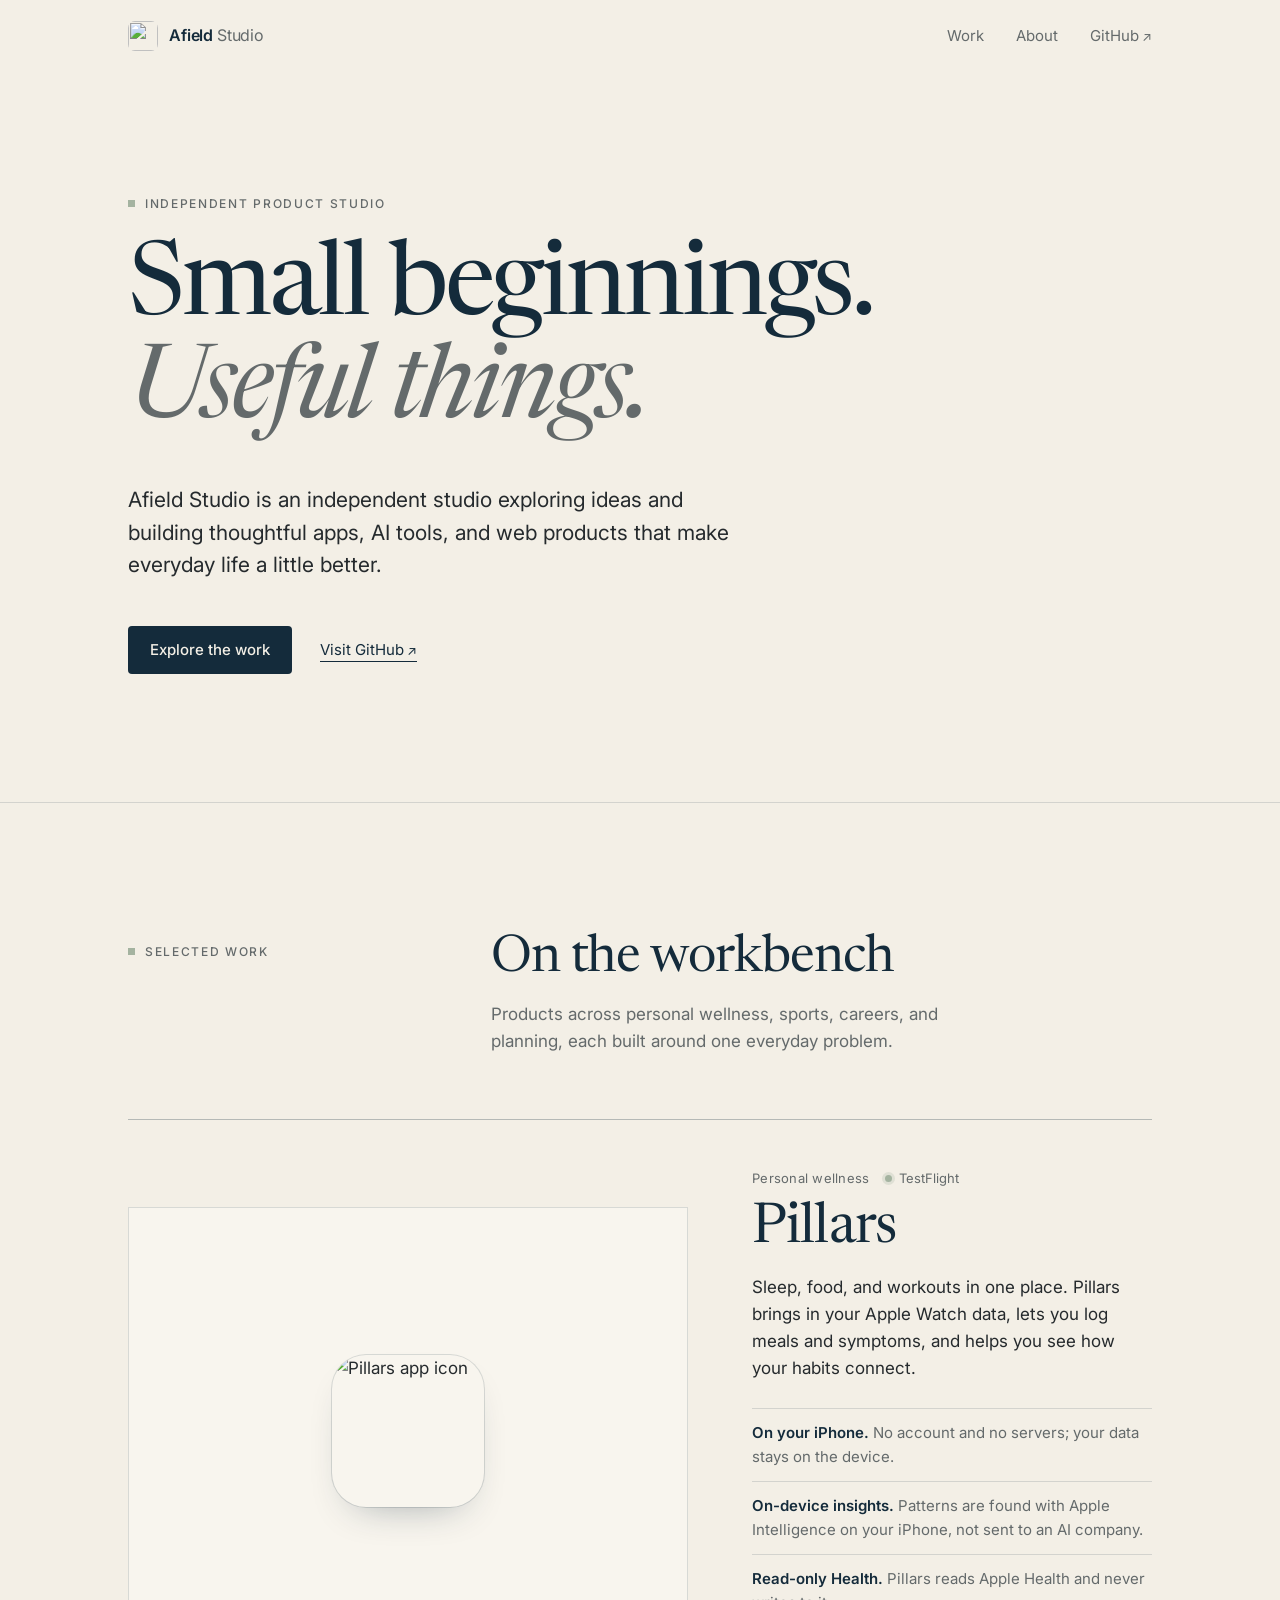
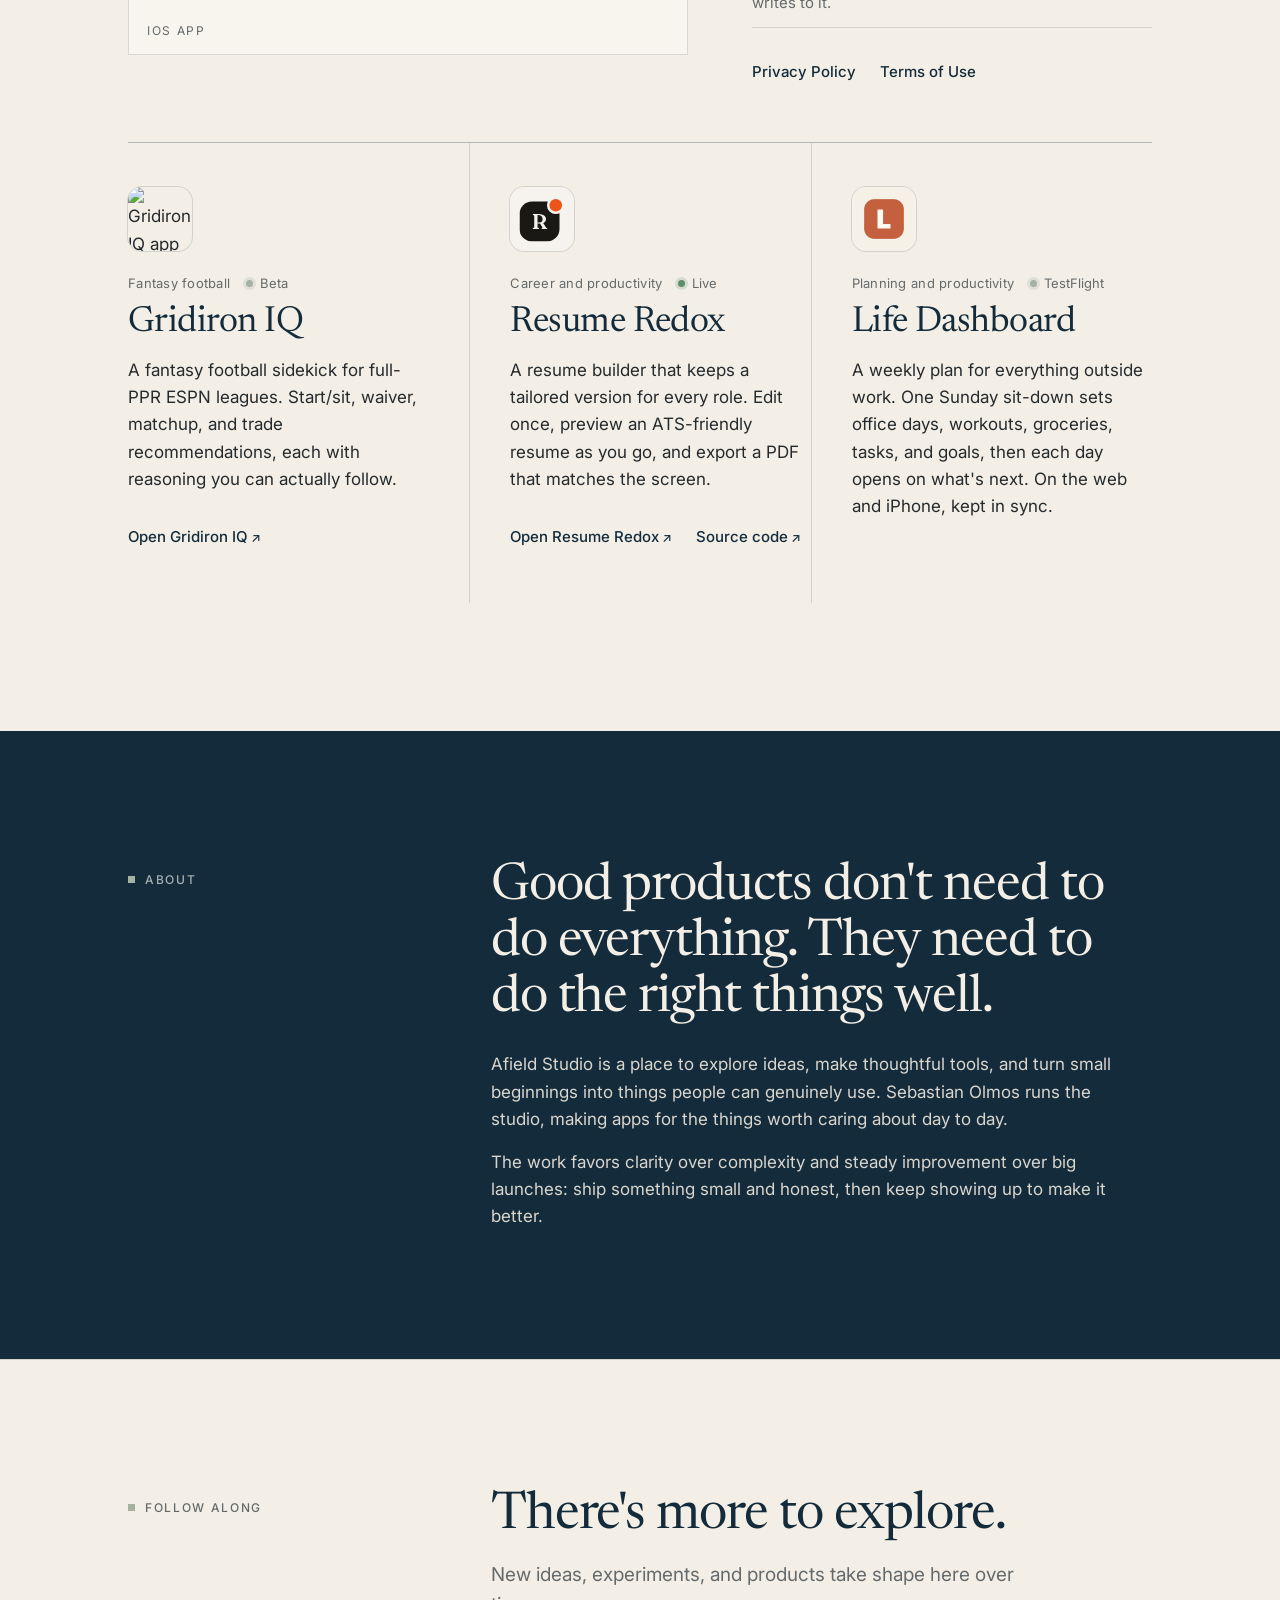
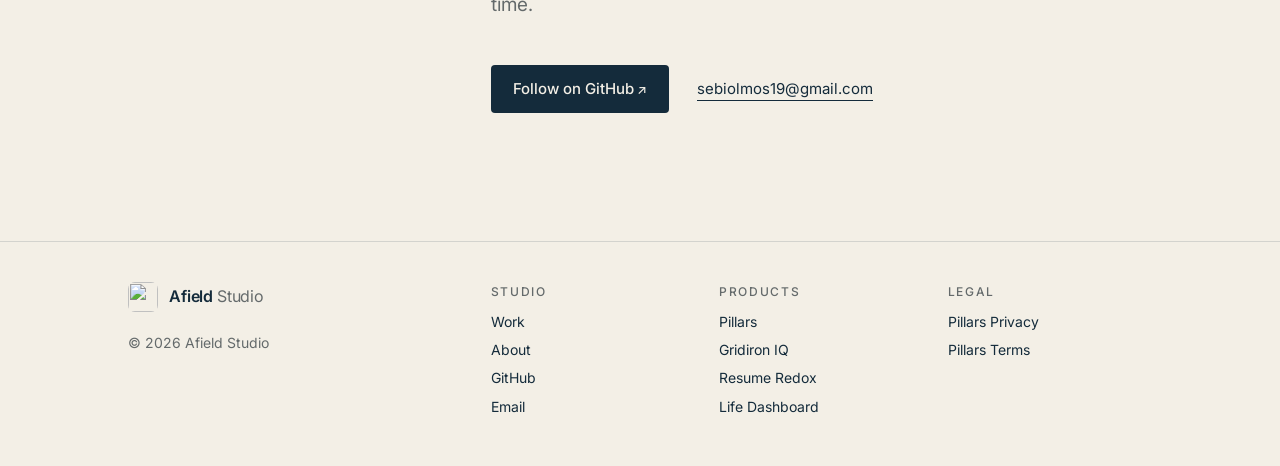
==== index.html @ 621592ed "Drop the Life Dashboard source link (private repo) Co-Authored-By: Claude Opus 5.5 <noreply@anthropi" ====
<!DOCTYPE html>
<html lang="en">
<head>
<meta charset="UTF-8" />
<meta name="viewport" content="width=device-width, initial-scale=1" />
<title>Afield Studio · Independent product studio</title>
<meta name="description" content="Afield Studio is an independent product studio building thoughtful iOS apps, AI tools, and web products, including Pillars, Gridiron IQ, Resume Redox, and Life Dashboard." />
<meta name="theme-color" content="#f3efe6" media="(prefers-color-scheme: light)" />
<meta name="theme-color" content="#0f1d27" media="(prefers-color-scheme: dark)" />
<meta property="og:title" content="Afield Studio" />
<meta property="og:description" content="Small beginnings. Useful things. An independent studio building thoughtful apps, AI tools, and web products." />
<meta property="og:image" content="https://afield-studio.github.io/assets/img/afield-icon.png" />
<link rel="icon" href="favicon.svg" type="image/svg+xml" />
<link rel="apple-touch-icon" href="apple-touch-icon.png" />
<link rel="preconnect" href="https://fonts.googleapis.com" />
<link rel="preconnect" href="https://fonts.gstatic.com" crossorigin />
<link href="https://fonts.googleapis.com/css2?family=Inter:wght@400;500;600&family=Newsreader:ital,opsz,wght@0,6..72,400;0,6..72,500;1,6..72,400&display=swap" rel="stylesheet" />
<link rel="stylesheet" href="assets/css/site.css" />
</head>
<body>
<a class="skip" href="#main">Skip to content</a>

<header class="site-header">
  <div class="wrap">
    <a class="wordmark" href="./" aria-label="Afield Studio, home">
      <img src="assets/img/afield-icon.svg" alt="" width="30" height="30" />
      <span>Afield <i>Studio</i></span>
    </a>
    <nav class="nav" aria-label="Primary">
      <a href="#work">Work</a>
      <a href="#about">About</a>
      <a href="https://github.com/afield-studio" rel="noopener"><span class="ext">GitHub</span></a>
    </nav>
  </div>
</header>

<main id="main">
  <section class="hero wrap" aria-labelledby="hero-title">
    <span class="label">Independent product studio</span>
    <h1 id="hero-title"><span>Small beginnings.</span> <em>Useful things.</em></h1>
    <p class="hero-lede">Afield Studio is an independent studio exploring ideas and building thoughtful apps, AI tools, and web products that make everyday life a little better.</p>
    <div class="actions">
      <a class="btn" href="#work">Explore the work</a>
      <a class="text-link" href="https://github.com/afield-studio" rel="noopener"><span class="ext">Visit GitHub</span></a>
    </div>
  </section>

  <section class="section" id="work" aria-labelledby="work-title">
    <div class="wrap">
      <div class="section-head reveal">
        <span class="label">Selected work</span>
        <div>
          <h2 id="work-title">On the workbench</h2>
          <p>Products across personal wellness, sports, careers, and planning, each built around one everyday problem.</p>
        </div>
      </div>

      <article class="feature reveal" id="pillars" aria-labelledby="pillars-title">
        <div class="feature-visual">
          <img src="assets/img/pillars-icon.png" alt="Pillars app icon" width="128" height="128" />
          <span class="feature-caption">iOS app</span>
        </div>
        <div class="feature-body">
          <div class="project-top">
            <span class="category">Personal wellness</span>
            <span class="status">TestFlight</span>
          </div>
          <h3 id="pillars-title">Pillars</h3>
          <p class="project-desc">Sleep, food, and workouts in one place. Pillars brings in your Apple Watch data, lets you log meals and symptoms, and helps you see how your habits connect.</p>
          <ul class="facts" aria-label="Privacy at a glance">
            <li><strong>On your iPhone.</strong> No account and no servers; your data stays on the device.</li>
            <li><strong>On-device insights.</strong> Patterns are found with Apple Intelligence on your iPhone, not sent to an AI company.</li>
            <li><strong>Read-only Health.</strong> Pillars reads Apple Health and never writes to it.</li>
          </ul>
          <ul class="project-links">
            <li><a href="pillars/privacy/">Privacy Policy</a></li>
            <li><a href="pillars/terms/">Terms of Use</a></li>
          </ul>
        </div>
      </article>

      <div class="supporting">
        <article class="project gridiron reveal" id="gridiron-iq" aria-labelledby="gridiron-title">
          <img class="project-icon" src="assets/img/gridiron-iq-icon.png" alt="Gridiron IQ app icon" width="64" height="64" />
          <div class="project-top">
            <span class="category">Fantasy football</span>
            <span class="status">Beta</span>
          </div>
          <h3 id="gridiron-title">Gridiron IQ</h3>
          <p class="project-desc">A fantasy football sidekick for full-PPR ESPN leagues. Start/sit, waiver, matchup, and trade recommendations, each with reasoning you can actually follow.</p>
          <ul class="project-links">
            <li><a href="https://fantasyfootballoptimizer-kappa.vercel.app" rel="noopener"><span class="ext">Open Gridiron IQ</span></a></li>
          </ul>
        </article>

        <article class="project redox reveal" id="resume-redox" aria-labelledby="redox-title">
          <img class="project-icon" src="assets/img/resume-redox-icon.svg" alt="Resume Redox app icon" width="64" height="64" />
          <div class="project-top">
            <span class="category">Career and productivity</span>
            <span class="status live">Live</span>
          </div>
          <h3 id="redox-title">Resume Redox</h3>
          <p class="project-desc">A resume builder that keeps a tailored version for every role. Edit once, preview an ATS-friendly resume as you go, and export a PDF that matches the screen.</p>
          <ul class="project-links">
            <li><a href="https://resume-redox.vercel.app" rel="noopener"><span class="ext">Open Resume Redox</span></a></li>
            <li><a href="https://github.com/solmos1900/Resume-Redox" rel="noopener"><span class="ext">Source code</span></a></li>
          </ul>
        </article>
        <article class="project life reveal" id="life-dashboard" aria-labelledby="life-title">
          <img class="project-icon" src="assets/img/life-dashboard-icon.png" alt="Life Dashboard app icon" width="64" height="64" />
          <div class="project-top">
            <span class="category">Planning and productivity</span>
            <span class="status">TestFlight</span>
          </div>
          <h3 id="life-title">Life Dashboard</h3>
          <p class="project-desc">A weekly plan for everything outside work. One Sunday sit-down sets office days, workouts, groceries, tasks, and goals, then each day opens on what's next. On the web and iPhone, kept in sync.</p>
        </article>
      </div>
    </div>
  </section>

  <section class="section about" id="about" aria-labelledby="about-title">
    <div class="wrap about-grid reveal">
      <span class="label">About</span>
      <div>
        <h2 id="about-title">Good products don't need to do everything. They need to do the right things well.</h2>
        <p>Afield Studio is a place to explore ideas, make thoughtful tools, and turn small beginnings into things people can genuinely use. Sebastian Olmos runs the studio, making apps for the things worth caring about day to day.</p>
        <p>The work favors clarity over complexity and steady improvement over big launches: ship something small and honest, then keep showing up to make it better.</p>
      </div>
    </div>
  </section>

  <section class="section closing" id="contact" aria-labelledby="closing-title">
    <div class="wrap closing-grid reveal">
      <span class="label">Follow along</span>
      <div>
        <h2 id="closing-title">There's more to explore.</h2>
        <p>New ideas, experiments, and products take shape here over time.</p>
        <div class="actions">
          <a class="btn" href="https://github.com/afield-studio" rel="noopener"><span class="ext">Follow on GitHub</span></a>
          <a class="text-link" href="mailto:sebiolmos19@gmail.com">sebiolmos19@gmail.com</a>
        </div>
      </div>
    </div>
  </section>
</main>

<footer class="site-footer">
  <div class="wrap">
    <div class="footer-brand">
      <a class="wordmark" href="./" aria-label="Afield Studio, home">
        <img src="assets/img/afield-icon.svg" alt="" width="30" height="30" />
        <span>Afield <i>Studio</i></span>
      </a>
      <p>© <span data-year>2026</span> Afield Studio</p>
    </div>
    <div class="footer-cols">
      <div>
        <h2>Studio</h2>
        <ul>
          <li><a href="#work">Work</a></li>
          <li><a href="#about">About</a></li>
          <li><a href="https://github.com/afield-studio" rel="noopener">GitHub</a></li>
          <li><a href="mailto:sebiolmos19@gmail.com">Email</a></li>
        </ul>
      </div>
      <div>
        <h2>Products</h2>
        <ul>
          <li><a href="#pillars">Pillars</a></li>
          <li><a href="#gridiron-iq">Gridiron IQ</a></li>
          <li><a href="#resume-redox">Resume Redox</a></li>
          <li><a href="#life-dashboard">Life Dashboard</a></li>
        </ul>
      </div>
      <div>
        <h2>Legal</h2>
        <ul>
          <li><a href="pillars/privacy/">Pillars Privacy</a></li>
          <li><a href="pillars/terms/">Pillars Terms</a></li>
        </ul>
      </div>
    </div>
  </div>
</footer>
<script src="assets/js/main.js"></script>
</body>
</html>
---- assets/css/site.css ----
/* Afield Studio — shared styles for the homepage and product legal pages. */
:root {
  --cream: #f3efe6;
  --cream-raised: #f8f5ee;
  --navy: #142b3b;
  --sage: #a4b3a0;
  --charcoal: #252a2d;
  --gray: #646a6b;
  --line: rgba(20, 43, 59, 0.14);
  --line-strong: rgba(20, 43, 59, 0.28);

  --bg: var(--cream);
  --bg-raised: var(--cream-raised);
  --ink: var(--navy);
  --ink-body: var(--charcoal);
  --ink-soft: var(--gray);

  --serif: "Newsreader", "Iowan Old Style", Georgia, serif;
  --sans: "Inter", -apple-system, BlinkMacSystemFont, "Segoe UI", sans-serif;

  --page: 1120px;
  --gutter: clamp(16px, 5vw, 48px);
  --ease: cubic-bezier(.2, .7, .2, 1);
  color-scheme: light;
}
@media (prefers-color-scheme: dark) {
  :root {
    --bg: #0f1d27;
    --bg-raised: #142534;
    --ink: #f3efe6;
    --ink-body: #dcd8cf;
    --ink-soft: #9ba3a3;
    --line: rgba(243, 239, 230, 0.12);
    --line-strong: rgba(243, 239, 230, 0.26);
    color-scheme: dark;
  }
}

*, *::before, *::after { box-sizing: border-box; }
html { scroll-behavior: smooth; scroll-padding-top: 88px; }
body {
  margin: 0;
  background: var(--bg);
  color: var(--ink-body);
  font-family: var(--sans);
  font-size: 17px;
  line-height: 1.6;
  -webkit-font-smoothing: antialiased;
  text-rendering: optimizeLegibility;
}
img { display: block; max-width: 100%; }
a { color: inherit; }
:focus-visible { outline: 2px solid var(--ink); outline-offset: 3px; border-radius: 2px; }
::selection { background: var(--sage); color: var(--navy); }

.wrap { max-width: var(--page); margin: 0 auto; padding: 0 var(--gutter); }
.skip {
  position: absolute; left: var(--gutter); top: -60px; z-index: 20;
  background: var(--ink); color: var(--bg); padding: 8px 14px; text-decoration: none; font-size: 14px;
}
.skip:focus { top: 12px; }

/* Small uppercase label; the sage square echoes the logo's centre. */
.label {
  display: inline-flex; align-items: center; gap: 10px;
  font-size: 12px; font-weight: 500; letter-spacing: .14em; text-transform: uppercase; color: var(--ink-soft);
}
.label::before { content: ""; width: 7px; height: 7px; background: var(--sage); flex: none; }

/* ---------- Header ---------- */
.site-header {
  position: sticky; top: 0; z-index: 10;
  background: var(--bg);
  border-bottom: 1px solid transparent;
  transition: border-color .3s var(--ease);
}
.site-header.scrolled { border-bottom-color: var(--line); }
.site-header .wrap { display: flex; align-items: center; justify-content: space-between; height: 72px; }

.wordmark { display: inline-flex; align-items: center; gap: 11px; text-decoration: none; color: var(--ink); }
.wordmark img { width: 30px; height: 30px; border-radius: 7px; }
.wordmark span { font-size: 16px; font-weight: 600; letter-spacing: -0.01em; }
.wordmark span i { font-style: normal; font-weight: 400; color: var(--ink-soft); }

.nav { display: flex; align-items: center; gap: clamp(18px, 3vw, 32px); }
.nav a { font-size: 15px; text-decoration: none; color: var(--ink-soft); transition: color .2s var(--ease); }
.nav a:hover, .nav a[aria-current="page"] { color: var(--ink); }
.ext::after { content: "↗"; display: inline-block; margin-left: 3px; font-size: .85em; transition: transform .25s var(--ease); }
a:hover > .ext::after, .ext:hover::after { transform: translate(2px, -2px); }

/* ---------- Hero ---------- */
.hero { padding-top: clamp(56px, 9vw, 120px); padding-bottom: clamp(72px, 10vw, 128px); }
.hero h1 {
  font-family: var(--serif); font-weight: 400; color: var(--ink);
  font-size: clamp(46px, 8vw, 104px); line-height: 1; letter-spacing: -0.03em;
  margin: 24px 0 0; max-width: 12ch;
}
.hero h1 em { font-style: italic; color: var(--ink-soft); }
@media (min-width: 720px) {
  .hero h1 { max-width: none; }
  .hero h1 span, .hero h1 em { display: block; white-space: nowrap; }
}
.hero-lede { margin: clamp(28px, 4vw, 40px) 0 0; max-width: 48ch; font-size: clamp(18px, 2.1vw, 21px); line-height: 1.55; color: var(--ink-body); }

/* Actions: one solid button, one quiet text link. Both at least 48px tall for thumbs. */
.actions { display: flex; flex-wrap: wrap; align-items: center; gap: 12px 28px; margin-top: clamp(32px, 4vw, 44px); }
.btn {
  display: inline-flex; align-items: center; min-height: 48px; padding: 0 22px;
  background: var(--ink); color: var(--bg); text-decoration: none; font-size: 15px; font-weight: 500;
  border-radius: 4px; transition: background-color .25s var(--ease), transform .25s var(--ease);
}
.btn:hover { background: color-mix(in srgb, var(--ink) 86%, var(--sage)); }
.btn:active { transform: translateY(1px); }
.text-link {
  display: inline-flex; align-items: center; min-height: 48px; font-size: 15px; color: var(--ink); text-decoration: none;
  background: linear-gradient(currentColor, currentColor) 0 calc(100% - 12px) / 100% 1px no-repeat;
  transition: background-size .35s var(--ease);
}
.text-link:hover { background-size: 0 1px; background-position: 100% calc(100% - 12px); }

/* ---------- Section heads ---------- */
.section { padding: clamp(72px, 10vw, 128px) 0; border-top: 1px solid var(--line); }
.section-head { display: grid; gap: 18px; margin-bottom: clamp(40px, 6vw, 64px); }
.section-head h2, .about h2, .closing h2 {
  font-family: var(--serif); font-weight: 400; color: var(--ink);
  font-size: clamp(32px, 4.4vw, 52px); line-height: 1.08; letter-spacing: -0.02em; margin: 0;
}
.section-head p { margin: 14px 0 0; max-width: 46ch; color: var(--ink-soft); }

/* ---------- Work: shared bits ---------- */
.project-top { display: flex; flex-wrap: wrap; align-items: center; gap: 6px 16px; font-size: 13px; color: var(--ink-soft); }
.category { letter-spacing: .02em; }
.status { display: inline-flex; align-items: center; gap: 7px; }
.status::before { content: ""; width: 7px; height: 7px; border-radius: 50%; background: var(--sage); box-shadow: 0 0 0 3px color-mix(in srgb, var(--sage) 25%, transparent); }
.status.live::before { background: #5f8f6a; box-shadow: 0 0 0 3px rgba(95, 143, 106, .2); }
.feature h3, .project h3 {
  font-family: var(--serif); font-weight: 400; color: var(--ink); letter-spacing: -0.015em; line-height: 1.08; margin: 10px 0 0;
}
.project-desc { margin: 14px 0 0; max-width: 52ch; }
.project-links { display: flex; flex-wrap: wrap; gap: 4px 24px; margin: 22px 0 0; padding: 0; list-style: none; font-size: 15px; }
.project-links a {
  display: inline-flex; align-items: center; min-height: 44px; color: var(--ink); text-decoration: none; font-weight: 500;
  background: linear-gradient(currentColor, currentColor) 0 calc(100% - 10px) / 0 1px no-repeat;
  transition: background-size .35s var(--ease);
}
.project-links a:hover { background-size: 100% 1px; }

/* ---------- Work: featured project ---------- */
.feature { display: grid; gap: 28px; padding: clamp(28px, 4vw, 48px) 0; border-top: 1px solid var(--line-strong); }
.feature-visual {
  position: relative; display: grid; place-items: center; aspect-ratio: 16 / 9;
  background: var(--bg-raised); border: 1px solid var(--line);
}
.feature-visual img {
  width: clamp(96px, 16vw, 152px); height: auto; border-radius: 22.5%;
  box-shadow: 0 0 0 1px var(--line), 0 18px 40px -24px rgba(20, 43, 59, .45);
  transition: transform .6s var(--ease);
}
.feature:hover .feature-visual img { transform: translateY(-4px); }
.feature-caption { position: absolute; left: 18px; bottom: 14px; font-size: 12px; letter-spacing: .14em; text-transform: uppercase; color: var(--ink-soft); }
.feature h3 { font-size: clamp(36px, 5vw, 56px); }
.facts { margin: 26px 0 0; padding: 0; list-style: none; border-top: 1px solid var(--line); font-size: 15px; color: var(--ink-soft); }
.facts li { padding: 12px 0; border-bottom: 1px solid var(--line); }
.facts strong { color: var(--ink); font-weight: 600; }

/* ---------- Work: supporting projects ---------- */
.supporting { display: grid; border-top: 1px solid var(--line-strong); }
.project { padding: clamp(28px, 4vw, 44px) 0; }
.project + .project { border-top: 1px solid var(--line); }
.project-icon {
  width: 64px; height: 64px; border-radius: 22.5%; margin-bottom: 22px;
  box-shadow: 0 0 0 1px var(--line); transition: transform .5s var(--ease);
}
.project:hover .project-icon { transform: translateY(-3px); }
.project h3 { font-size: clamp(28px, 3.2vw, 36px); }

/* ---------- About (the one dark section) ---------- */
.about { background: var(--navy); color: #d9d6ce; border-top: 0; }
.about .label { color: #a7b0b2; }
.about h2 { color: var(--cream); max-width: 22ch; }
.about-grid, .closing-grid { display: grid; gap: 18px; }
.about p { margin: 24px 0 0; max-width: 58ch; }
.about p + p { margin-top: 16px; }
@media (prefers-color-scheme: dark) {
  .about { background: var(--bg-raised); border-top: 1px solid var(--line); border-bottom: 1px solid var(--line); }
}

/* ---------- Closing ---------- */
.closing p { margin: 16px 0 0; max-width: 46ch; color: var(--ink-soft); font-size: clamp(17px, 2vw, 19px); }
.closing .text-link { overflow-wrap: anywhere; }

/* ---------- Larger screens ---------- */
@media (min-width: 720px) {
  .feature-visual { aspect-ratio: 2 / 1; }
  .supporting { grid-template-columns: 1fr 1fr; }
  .project { padding-right: 40px; }
  .project + .project { border-top: 0; border-left: 1px solid var(--line); padding: clamp(28px, 4vw, 44px) 0 clamp(28px, 4vw, 44px) 40px; }
  /* Two per row: a card that starts a new row gets a top rule instead of a left one. */
  .project:nth-child(2n+1) + .project { border-left: 1px solid var(--line); }
  .project:nth-child(2n) + .project { border-left: 0; border-top: 1px solid var(--line); padding-left: 0; }
}
@media (min-width: 1080px) {
  .supporting { grid-template-columns: repeat(3, 1fr); }
  .project:nth-child(2n) + .project { border-top: 0; border-left: 1px solid var(--line); padding-left: 40px; }
}
@media (min-width: 900px) {
  .section-head, .about-grid, .closing-grid { grid-template-columns: 1fr 2fr; gap: 32px; align-items: start; }
  .section-head > .label, .about-grid > .label, .closing-grid > .label { padding-top: .9em; }
  .feature { grid-template-columns: 7fr 5fr; gap: clamp(32px, 5vw, 64px); align-items: center; }
  .feature-visual { aspect-ratio: 5 / 4; }
}

/* ---------- Scroll reveal (only when JS runs and motion is allowed) ---------- */
@media (prefers-reduced-motion: no-preference) {
  .js-reveal .reveal { opacity: 0; transform: translateY(14px); transition: opacity .8s var(--ease), transform .8s var(--ease); }
  .js-reveal .reveal.is-in { opacity: 1; transform: none; }
}

/* ---------- Footer ---------- */
.site-footer { border-top: 1px solid var(--line); padding: 40px 0 48px; font-size: 14px; color: var(--ink-soft); }
.site-footer .wrap { display: grid; grid-template-columns: 1fr 2fr; gap: 32px; }
.footer-cols { display: grid; grid-template-columns: repeat(3, minmax(0, 1fr)); gap: 24px; }
.footer-cols h2 { margin: 0 0 10px; font-size: 12px; font-weight: 500; letter-spacing: .14em; text-transform: uppercase; }
.footer-cols ul { margin: 0; padding: 0; list-style: none; display: grid; gap: 6px; }
.footer-cols a { color: var(--ink); text-decoration: none; }
.footer-cols a:hover { text-decoration: underline; text-underline-offset: 3px; }
.footer-brand p { margin: 14px 0 0; }

/* ---------- Legal pages ---------- */
.doc-head { padding: clamp(56px, 9vw, 104px) 0 clamp(36px, 5vw, 56px); }
.doc-head .crumb { display: flex; align-items: center; gap: 14px; }
.doc-head .crumb img { width: 44px; height: 44px; border-radius: 11px; box-shadow: 0 0 0 1px var(--line); }
.doc-head h1 {
  font-family: var(--serif); font-weight: 400; color: var(--ink);
  font-size: clamp(40px, 6vw, 68px); line-height: 1.04; letter-spacing: -0.025em; margin: 28px 0 14px;
}
.doc-head .effective { margin: 0; font-size: 15px; color: var(--ink-soft); }
.doc-layout { display: grid; grid-template-columns: 1fr 2fr; gap: 32px; padding-bottom: clamp(72px, 10vw, 128px); }
.doc-tabs { position: sticky; top: 104px; align-self: start; display: grid; gap: 4px; font-size: 15px; }
.doc-tabs a { text-decoration: none; color: var(--ink-soft); padding: 4px 0 4px 14px; border-left: 1px solid var(--line); }
.doc-tabs a:hover { color: var(--ink); }
.doc-tabs a[aria-current="page"] { color: var(--ink); border-left-color: var(--ink); }

.doc { max-width: 64ch; }
.doc > :first-child { margin-top: 0; }
.doc h2 {
  font-family: var(--serif); font-weight: 500; color: var(--ink);
  font-size: 24px; line-height: 1.25; letter-spacing: -0.01em; margin: 48px 0 12px;
}
.doc p, .doc ul, .doc ol { margin: 0 0 14px; }
.doc ul, .doc ol { padding-left: 1.2em; }
.doc li { margin-bottom: 8px; }
.doc li::marker { color: var(--ink-soft); }
.doc strong { color: var(--ink); font-weight: 600; }
.doc a { color: var(--ink); text-underline-offset: 3px; text-decoration-color: var(--line-strong); }
.doc a:hover { text-decoration-color: currentColor; }
.doc .glance {
  background: var(--bg-raised); border: 1px solid var(--line); padding: 24px 28px 12px; margin-bottom: 8px;
}
.doc .glance h2 { margin-top: 0; font-size: 20px; }

/* ---------- Responsive ---------- */
@media (max-width: 860px) {
  .site-footer .wrap, .doc-layout { grid-template-columns: 1fr; }
  .doc-tabs { position: static; display: flex; gap: 22px; border-bottom: 1px solid var(--line); }
  .doc-tabs a { border-left: 0; padding: 0 0 10px; margin-bottom: -1px; border-bottom: 1px solid transparent; }
  .doc-tabs a[aria-current="page"] { border-bottom-color: var(--ink); }
}
@media (max-width: 520px) {
  body { font-size: 16px; }
  .site-header .wrap { height: 64px; }
  .nav { gap: 16px; }
  .nav a { font-size: 14px; }
  .footer-cols { grid-template-columns: repeat(2, minmax(0, 1fr)); }
  .doc .glance { padding: 20px 18px 8px; }
}
@media (prefers-reduced-motion: reduce) {
  html { scroll-behavior: auto; }
  *, *::before, *::after { transition: none !important; }
}
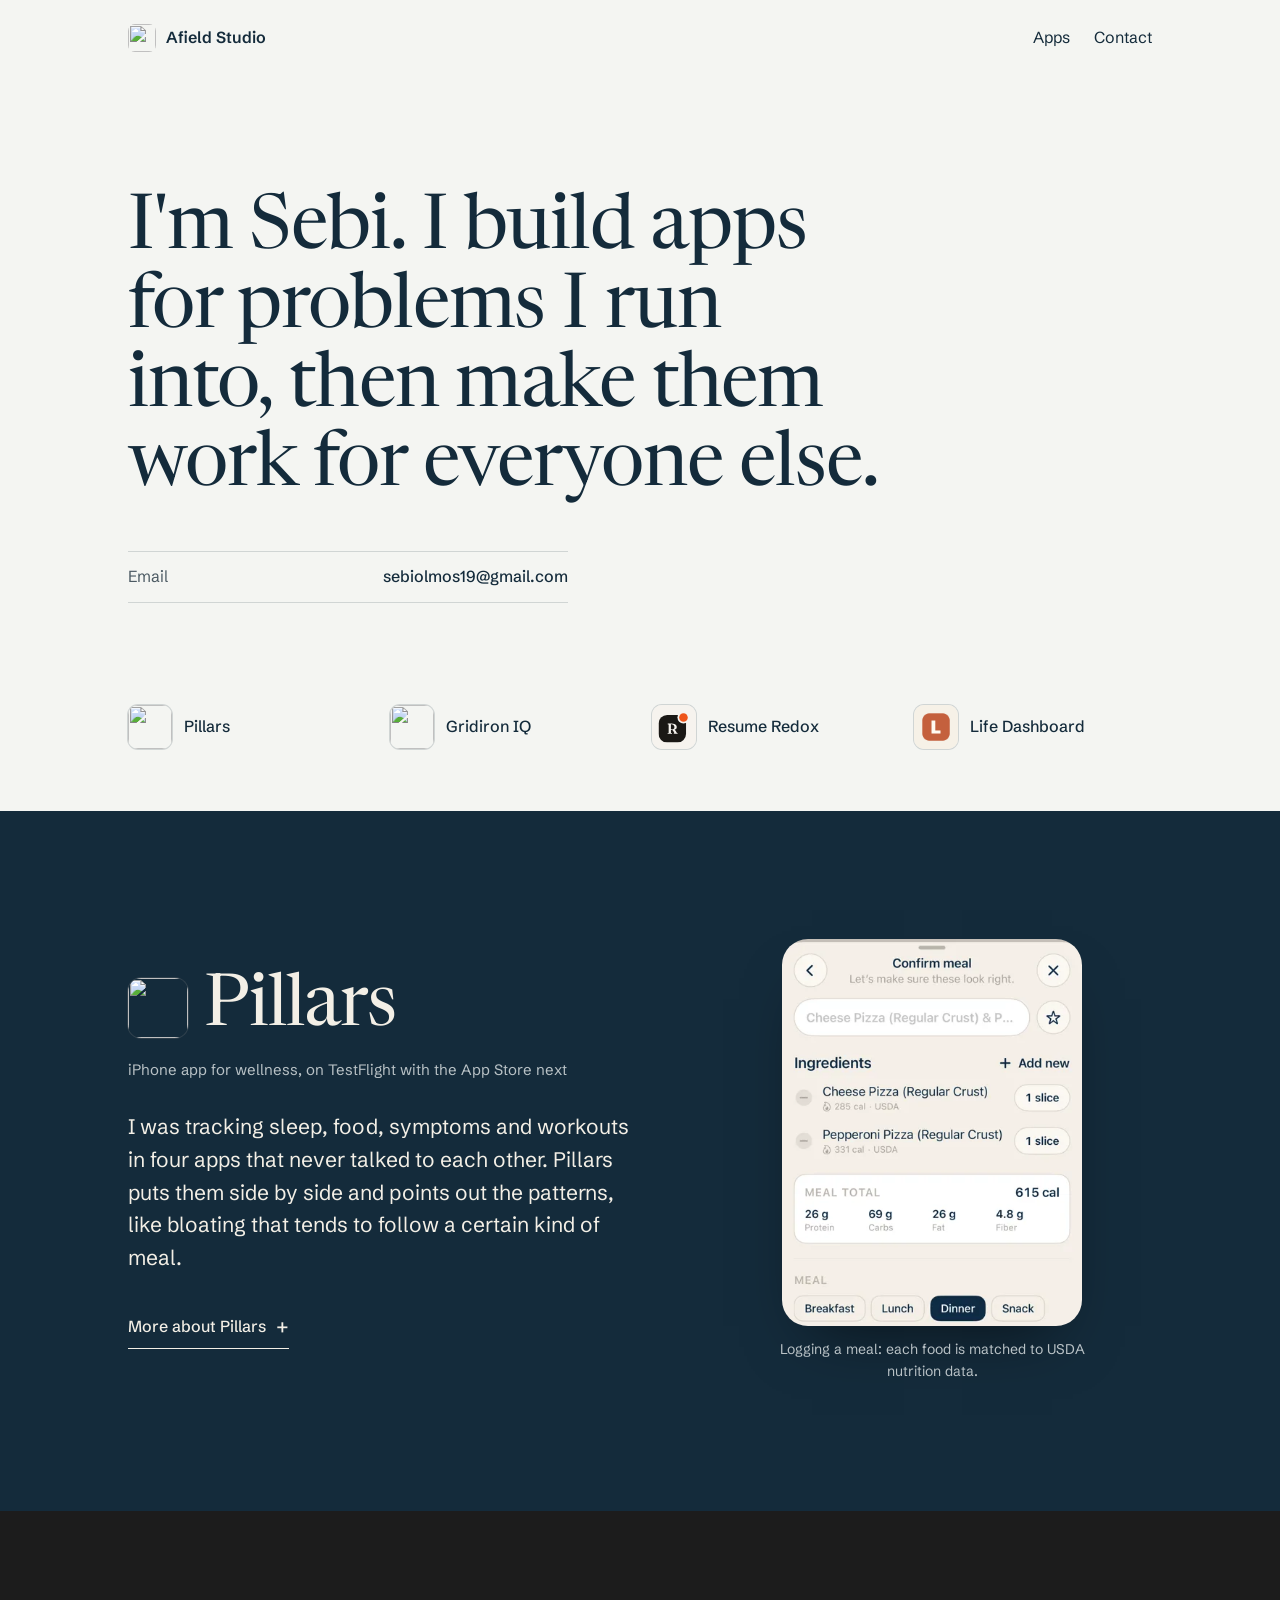
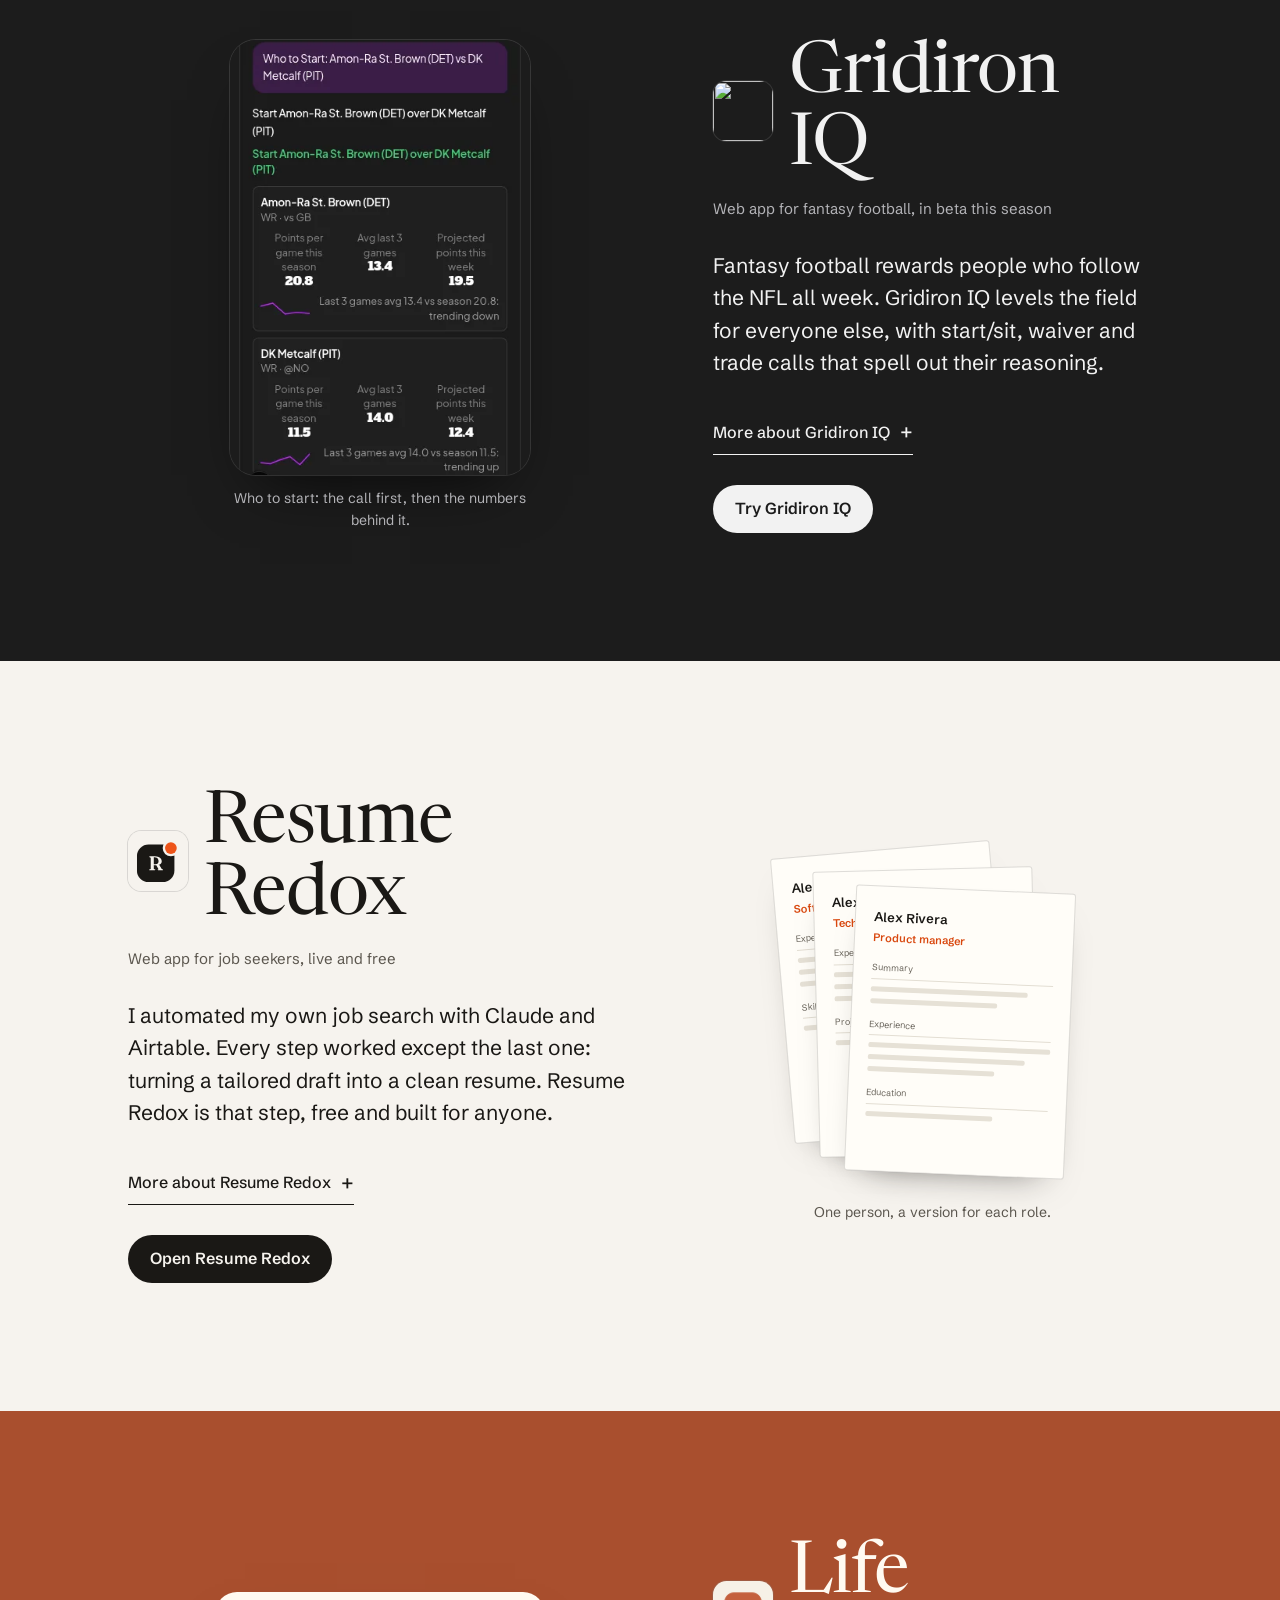
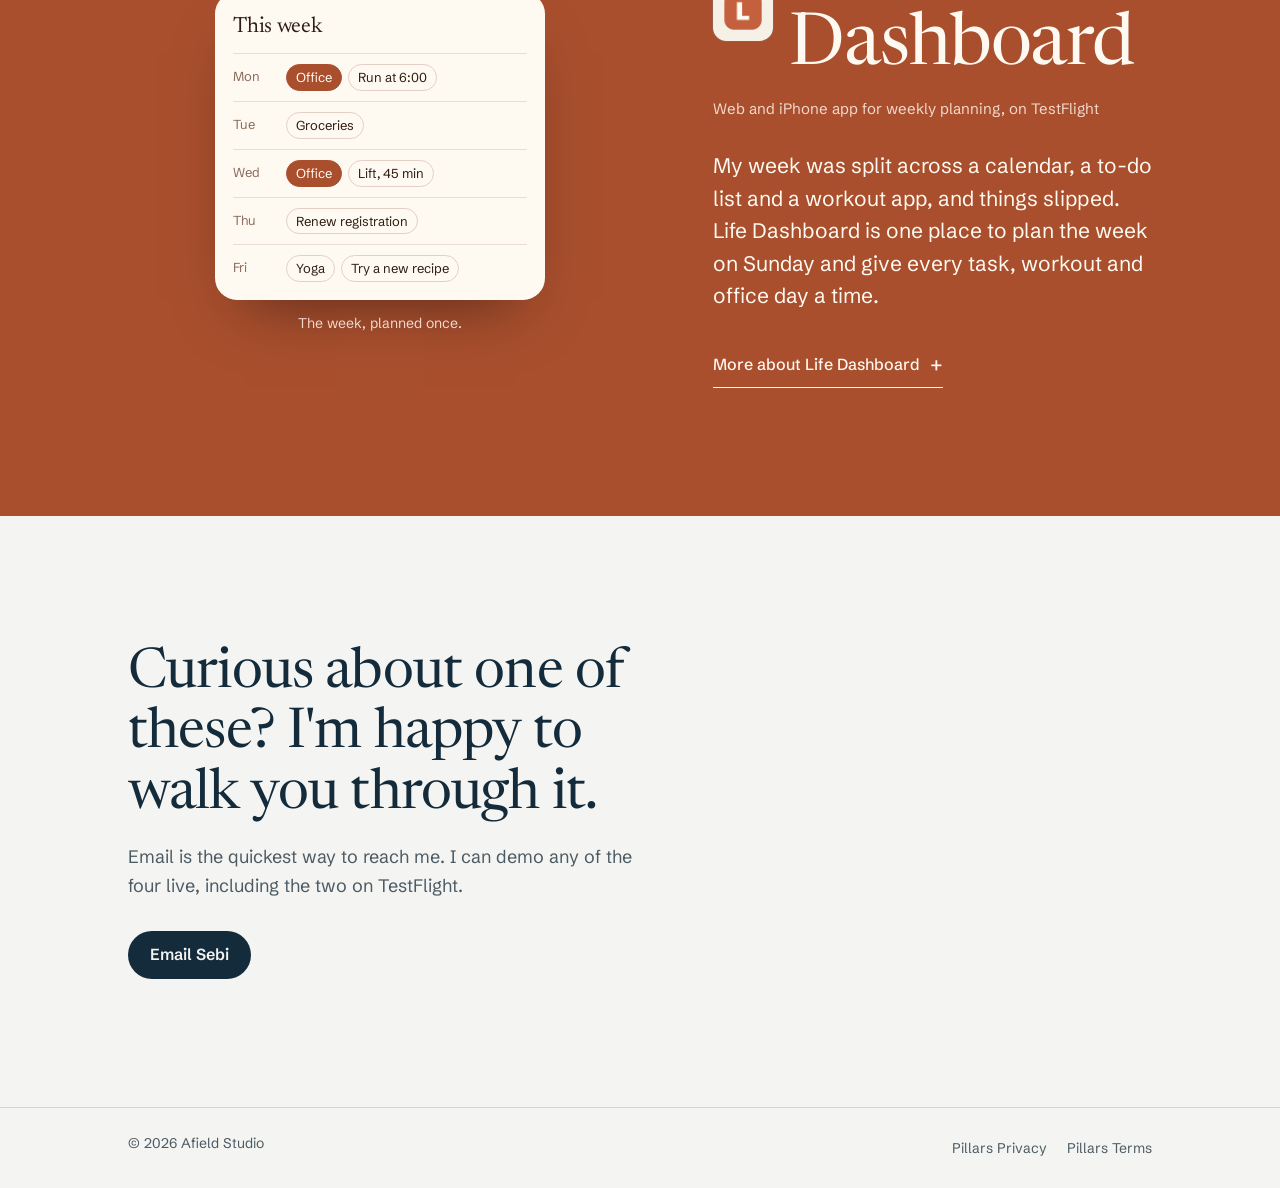
==== commit 69699049: "Redesign homepage: intro first, one band per app The homepage opens with a one-line intro and email," ====
--- a/index.html
+++ b/index.html
@@ -2,187 +2,169 @@
 <html lang="en">
 <head>
 <meta charset="UTF-8" />
-<meta name="viewport" content="width=device-width, initial-scale=1" />
-<title>Afield Studio · Independent product studio</title>
-<meta name="description" content="Afield Studio is an independent product studio building thoughtful iOS apps, AI tools, and web products, including Pillars, Gridiron IQ, Resume Redox, and Life Dashboard." />
-<meta name="theme-color" content="#f3efe6" media="(prefers-color-scheme: light)" />
-<meta name="theme-color" content="#0f1d27" media="(prefers-color-scheme: dark)" />
+<meta name="viewport" content="width=device-width, initial-scale=1, viewport-fit=cover" />
+<title>Afield Studio · Apps by Sebi Olmos</title>
+<meta name="description" content="Afield Studio: Pillars, Gridiron IQ, Resume Redox, and Life Dashboard, apps by Sebi Olmos for problems in everyday life." />
+<meta name="theme-color" content="#f4f5f2" media="(prefers-color-scheme: light)" />
+<meta name="theme-color" content="#0f1a21" media="(prefers-color-scheme: dark)" />
 <meta property="og:title" content="Afield Studio" />
-<meta property="og:description" content="Small beginnings. Useful things. An independent studio building thoughtful apps, AI tools, and web products." />
+<meta property="og:description" content="Apps for problems I run into: Pillars, Gridiron IQ, Resume Redox, and Life Dashboard." />
 <meta property="og:image" content="https://afield-studio.github.io/assets/img/afield-icon.png" />
 <link rel="icon" href="favicon.svg" type="image/svg+xml" />
 <link rel="apple-touch-icon" href="apple-touch-icon.png" />
 <link rel="preconnect" href="https://fonts.googleapis.com" />
 <link rel="preconnect" href="https://fonts.gstatic.com" crossorigin />
-<link href="https://fonts.googleapis.com/css2?family=Inter:wght@400;500;600&family=Newsreader:ital,opsz,wght@0,6..72,400;0,6..72,500;1,6..72,400&display=swap" rel="stylesheet" />
-<link rel="stylesheet" href="assets/css/site.css" />
+<link href="https://fonts.googleapis.com/css2?family=Newsreader:opsz,wght@6..72,400;6..72,500&family=Schibsted+Grotesk:wght@400;500;600&display=swap" rel="stylesheet" />
+<link rel="stylesheet" href="assets/css/home.css" />
 </head>
 <body>
 <a class="skip" href="#main">Skip to content</a>
 
-<header class="site-header">
-  <div class="wrap">
-    <a class="wordmark" href="./" aria-label="Afield Studio, home">
-      <img src="assets/img/afield-icon.svg" alt="" width="30" height="30" />
-      <span>Afield <i>Studio</i></span>
-    </a>
-    <nav class="nav" aria-label="Primary">
-      <a href="#work">Work</a>
-      <a href="#about">About</a>
-      <a href="https://github.com/afield-studio" rel="noopener"><span class="ext">GitHub</span></a>
-    </nav>
-  </div>
-</header>
+<header class="top"><div class="wrap">
+  <a class="mark" href="./" aria-label="Afield Studio, home"><img src="assets/img/afield-icon.svg" alt="" width="28" height="28" />Afield Studio</a>
+  <nav aria-label="Primary"><a href="#apps">Apps</a><a href="#contact">Contact</a></nav>
+</div></header>
 
 <main id="main">
-  <section class="hero wrap" aria-labelledby="hero-title">
-    <span class="label">Independent product studio</span>
-    <h1 id="hero-title"><span>Small beginnings.</span> <em>Useful things.</em></h1>
-    <p class="hero-lede">Afield Studio is an independent studio exploring ideas and building thoughtful apps, AI tools, and web products that make everyday life a little better.</p>
-    <div class="actions">
-      <a class="btn" href="#work">Explore the work</a>
-      <a class="text-link" href="https://github.com/afield-studio" rel="noopener"><span class="ext">Visit GitHub</span></a>
-    </div>
-  </section>
+<section class="about wrap" id="about" aria-labelledby="about-title">
+  <h1 id="about-title">I'm Sebi. I build apps for problems I run into, then make them work for everyone else.</h1>
+  <div class="reach">
+    <a href="mailto:sebiolmos19@gmail.com"><span>Email</span><b>sebiolmos19@gmail.com</b></a>
+  </div>
+</section>
 
-  <section class="section" id="work" aria-labelledby="work-title">
-    <div class="wrap">
-      <div class="section-head reveal">
-        <span class="label">Selected work</span>
-        <div>
-          <h2 id="work-title">On the workbench</h2>
-          <p>Products across personal wellness, sports, careers, and planning, each built around one everyday problem.</p>
+<nav class="apps-index wrap" id="apps" aria-label="Apps">
+  <a href="#pillars"><img src="assets/img/pillars-icon.png" alt="" width="44" height="44" /><span>Pillars</span></a>
+  <a href="#gridiron-iq"><img src="assets/img/gridiron-iq-icon.png" alt="" width="44" height="44" /><span>Gridiron IQ</span></a>
+  <a href="#resume-redox"><img src="assets/img/resume-redox-icon.svg" alt="" width="44" height="44" /><span>Resume Redox</span></a>
+  <a href="#life-dashboard"><img src="assets/img/life-dashboard-icon.png" alt="" width="44" height="44" /><span>Life Dashboard</span></a>
+</nav>
+
+<section class="app pillars" id="pillars" aria-labelledby="pillars-title"><div class="wrap">
+  <div class="text">
+    <div class="app-id"><img src="assets/img/pillars-icon.png" alt="" width="60" height="60" /><h2 id="pillars-title">Pillars</h2></div>
+    <p class="status">iPhone app for wellness, on TestFlight with the App Store next</p>
+    <p class="why">I was tracking sleep, food, symptoms and workouts in four apps that never talked to each other. Pillars puts them side by side and points out the patterns, like bloating that tends to follow a certain kind of meal.</p>
+    <details>
+      <summary>More about Pillars</summary>
+      <div class="more">
+        <ul>
+          <li>Reads sleep, workouts and heart data from Apple Health, without ever writing to it.</li>
+          <li>Log a meal by describing it or taking a photo; on-device AI turns it into foods and portions.</li>
+          <li>Code writes every number and health statement. Apple's on-device model only picks and titles the findings.</li>
+        </ul>
+        <div class="facts">
+          <div><b>0</b><span>servers or accounts; data stays on the phone</span></div>
+          <div><b>5,400</b><span>foods searchable offline</span></div>
         </div>
       </div>
+    </details>
+  </div>
+  <figure class="visual">
+    <img class="shot" src="assets/img/pillars-screen.webp" alt="Pillars Confirm meal screen showing two slices of pizza, 615 calories, with protein, carbs, fat and fiber" width="414" height="534" loading="lazy" />
+    <figcaption>Logging a meal: each food is matched to USDA nutrition data.</figcaption>
+  </figure>
+</div></section>
 
-      <article class="feature reveal" id="pillars" aria-labelledby="pillars-title">
-        <div class="feature-visual">
-          <img src="assets/img/pillars-icon.png" alt="Pillars app icon" width="128" height="128" />
-          <span class="feature-caption">iOS app</span>
-        </div>
-        <div class="feature-body">
-          <div class="project-top">
-            <span class="category">Personal wellness</span>
-            <span class="status">TestFlight</span>
-          </div>
-          <h3 id="pillars-title">Pillars</h3>
-          <p class="project-desc">Sleep, food, and workouts in one place. Pillars brings in your Apple Watch data, lets you log meals and symptoms, and helps you see how your habits connect.</p>
-          <ul class="facts" aria-label="Privacy at a glance">
-            <li><strong>On your iPhone.</strong> No account and no servers; your data stays on the device.</li>
-            <li><strong>On-device insights.</strong> Patterns are found with Apple Intelligence on your iPhone, not sent to an AI company.</li>
-            <li><strong>Read-only Health.</strong> Pillars reads Apple Health and never writes to it.</li>
-          </ul>
-          <ul class="project-links">
-            <li><a href="pillars/privacy/">Privacy Policy</a></li>
-            <li><a href="pillars/terms/">Terms of Use</a></li>
-          </ul>
-        </div>
-      </article>
-
-      <div class="supporting">
-        <article class="project gridiron reveal" id="gridiron-iq" aria-labelledby="gridiron-title">
-          <img class="project-icon" src="assets/img/gridiron-iq-icon.png" alt="Gridiron IQ app icon" width="64" height="64" />
-          <div class="project-top">
-            <span class="category">Fantasy football</span>
-            <span class="status">Beta</span>
-          </div>
-          <h3 id="gridiron-title">Gridiron IQ</h3>
-          <p class="project-desc">A fantasy football sidekick for full-PPR ESPN leagues. Start/sit, waiver, matchup, and trade recommendations, each with reasoning you can actually follow.</p>
-          <ul class="project-links">
-            <li><a href="https://fantasyfootballoptimizer-kappa.vercel.app" rel="noopener"><span class="ext">Open Gridiron IQ</span></a></li>
-          </ul>
-        </article>
-
-        <article class="project redox reveal" id="resume-redox" aria-labelledby="redox-title">
-          <img class="project-icon" src="assets/img/resume-redox-icon.svg" alt="Resume Redox app icon" width="64" height="64" />
-          <div class="project-top">
-            <span class="category">Career and productivity</span>
-            <span class="status live">Live</span>
-          </div>
-          <h3 id="redox-title">Resume Redox</h3>
-          <p class="project-desc">A resume builder that keeps a tailored version for every role. Edit once, preview an ATS-friendly resume as you go, and export a PDF that matches the screen.</p>
-          <ul class="project-links">
-            <li><a href="https://resume-redox.vercel.app" rel="noopener"><span class="ext">Open Resume Redox</span></a></li>
-            <li><a href="https://github.com/solmos1900/Resume-Redox" rel="noopener"><span class="ext">Source code</span></a></li>
-          </ul>
-        </article>
-        <article class="project life reveal" id="life-dashboard" aria-labelledby="life-title">
-          <img class="project-icon" src="assets/img/life-dashboard-icon.png" alt="Life Dashboard app icon" width="64" height="64" />
-          <div class="project-top">
-            <span class="category">Planning and productivity</span>
-            <span class="status">TestFlight</span>
-          </div>
-          <h3 id="life-title">Life Dashboard</h3>
-          <p class="project-desc">A weekly plan for everything outside work. One Sunday sit-down sets office days, workouts, groceries, tasks, and goals, then each day opens on what's next. On the web and iPhone, kept in sync.</p>
-        </article>
-      </div>
-    </div>
-  </section>
-
-  <section class="section about" id="about" aria-labelledby="about-title">
-    <div class="wrap about-grid reveal">
-      <span class="label">About</span>
-      <div>
-        <h2 id="about-title">Good products don't need to do everything. They need to do the right things well.</h2>
-        <p>Afield Studio is a place to explore ideas, make thoughtful tools, and turn small beginnings into things people can genuinely use. Sebastian Olmos runs the studio, making apps for the things worth caring about day to day.</p>
-        <p>The work favors clarity over complexity and steady improvement over big launches: ship something small and honest, then keep showing up to make it better.</p>
-      </div>
-    </div>
-  </section>
-
-  <section class="section closing" id="contact" aria-labelledby="closing-title">
-    <div class="wrap closing-grid reveal">
-      <span class="label">Follow along</span>
-      <div>
-        <h2 id="closing-title">There's more to explore.</h2>
-        <p>New ideas, experiments, and products take shape here over time.</p>
-        <div class="actions">
-          <a class="btn" href="https://github.com/afield-studio" rel="noopener"><span class="ext">Follow on GitHub</span></a>
-          <a class="text-link" href="mailto:sebiolmos19@gmail.com">sebiolmos19@gmail.com</a>
+<section class="app giq flip" id="gridiron-iq" aria-labelledby="giq-title"><div class="wrap">
+  <div class="text">
+    <div class="app-id"><img src="assets/img/gridiron-iq-icon.png" alt="" width="60" height="60" /><h2 id="giq-title">Gridiron IQ</h2></div>
+    <p class="status">Web app for fantasy football, in beta this season</p>
+    <p class="why">Fantasy football rewards people who follow the NFL all week. Gridiron IQ levels the field for everyone else, with start/sit, waiver and trade calls that spell out their reasoning.</p>
+    <details>
+      <summary>More about Gridiron IQ</summary>
+      <div class="more">
+        <ul>
+          <li>Works with ESPN and Sleeper leagues, or with no league at all.</li>
+          <li>Every number in an answer comes from real data, never from the model's memory.</li>
+          <li>Tested with 50 questions about fictional players, so the model couldn't answer from memory.</li>
+        </ul>
+        <div class="facts">
+          <div><b>98%</b><span>of graded runs used the right data</span></div>
+          <div><b>0</b><span>invented stats on review</span></div>
+          <div><b>2.5 s</b><span>typical reply</span></div>
         </div>
       </div>
+    </details>
+    <a class="cta" href="https://fantasyfootballoptimizer-kappa.vercel.app" rel="noopener">Try Gridiron IQ</a>
+  </div>
+  <figure class="visual">
+    <img class="shot" src="assets/img/gridiron-iq-screen.webp" alt="Gridiron IQ recommending Amon-Ra St. Brown over DK Metcalf, with points per game, recent average and projection for each" width="384" height="557" loading="lazy" />
+    <figcaption>Who to start: the call first, then the numbers behind it.</figcaption>
+  </figure>
+</div></section>
+
+<section class="app redox" id="resume-redox" aria-labelledby="redox-title"><div class="wrap">
+  <div class="text">
+    <div class="app-id"><img src="assets/img/resume-redox-icon.svg" alt="" width="60" height="60" /><h2 id="redox-title">Resume Redox</h2></div>
+    <p class="status">Web app for job seekers, live and free</p>
+    <p class="why">I automated my own job search with Claude and Airtable. Every step worked except the last one: turning a tailored draft into a clean resume. Resume Redox is that step, free and built for anyone.</p>
+    <details>
+      <summary>More about Resume Redox</summary>
+      <div class="more">
+        <p>How my automation works:</p>
+        <ol>
+          <li>A daily search finds roles and scores how well each fits.</li>
+          <li>I choose which ones to pursue.</li>
+          <li>AI matches each requirement to my verified experience and asks me about gaps instead of making things up.</li>
+          <li>The draft goes into Resume Redox to become the final resume.</li>
+        </ol>
+        <p>Today Resume Redox gives you unlimited resumes, import from PDF or Word, a job-posting keyword check, and free PDF, Word and text downloads. Next is a connector so your own AI can tailor and save drafts straight into it.</p>
+      </div>
+    </details>
+    <a class="cta" href="https://resume-redox.vercel.app" rel="noopener">Open Resume Redox</a>
+  </div>
+  <figure class="visual" aria-hidden="true">
+    <div class="stack">
+      <div class="sheet"><div class="nm">Alex Rivera</div><div class="role">Software engineer</div><div class="h">Experience</div><div class="ln"></div><div class="ln m"></div><div class="ln s"></div><div class="h">Skills</div><div class="ln m"></div></div>
+      <div class="sheet"><div class="nm">Alex Rivera</div><div class="role">Technical program manager</div><div class="h">Experience</div><div class="ln"></div><div class="ln s"></div><div class="ln m"></div><div class="h">Projects</div><div class="ln"></div></div>
+      <div class="sheet"><div class="nm">Alex Rivera</div><div class="role">Product manager</div><div class="h">Summary</div><div class="ln m"></div><div class="ln s"></div><div class="h">Experience</div><div class="ln"></div><div class="ln m"></div><div class="ln s"></div><div class="h">Education</div><div class="ln s"></div></div>
     </div>
-  </section>
+    <figcaption>One person, a version for each role.</figcaption>
+  </figure>
+</div></section>
+
+<section class="app life flip" id="life-dashboard" aria-labelledby="life-title"><div class="wrap">
+  <div class="text">
+    <div class="app-id"><img src="assets/img/life-dashboard-icon.png" alt="" width="60" height="60" /><h2 id="life-title">Life Dashboard</h2></div>
+    <p class="status">Web and iPhone app for weekly planning, on TestFlight</p>
+    <p class="why">My week was split across a calendar, a to-do list and a workout app, and things slipped. Life Dashboard is one place to plan the week on Sunday and give every task, workout and office day a time.</p>
+    <details>
+      <summary>More about Life Dashboard</summary>
+      <div class="more">
+        <ul>
+          <li>A Sunday plan walks through office days, tasks, groceries, workouts and goals.</li>
+          <li>Drag things into time blocks; Today shows what's next each morning.</li>
+          <li>The web app and the native iPhone app share one account and update each other live.</li>
+        </ul>
+        <p>Next, an AI assistant that plans the week with you. Life Dashboard already holds the structured week an assistant needs.</p>
+      </div>
+    </details>
+  </div>
+  <figure class="visual" aria-hidden="true">
+    <div class="week">
+      <h3>This week</h3>
+      <div class="day"><span>Mon</span><div class="chips"><span class="chip o">Office</span><span class="chip">Run at 6:00</span></div></div>
+      <div class="day"><span>Tue</span><div class="chips"><span class="chip">Groceries</span></div></div>
+      <div class="day"><span>Wed</span><div class="chips"><span class="chip o">Office</span><span class="chip">Lift, 45 min</span></div></div>
+      <div class="day"><span>Thu</span><div class="chips"><span class="chip">Renew registration</span></div></div>
+      <div class="day"><span>Fri</span><div class="chips"><span class="chip">Yoga</span><span class="chip">Try a new recipe</span></div></div>
+    </div>
+    <figcaption>The week, planned once.</figcaption>
+  </figure>
+</div></section>
+
+<section class="close wrap" id="contact" aria-labelledby="close-title">
+  <h2 id="close-title">Curious about one of these? I'm happy to walk you through it.</h2>
+  <p>Email is the quickest way to reach me. I can demo any of the four live, including the two on TestFlight.</p>
+  <a class="cta" href="mailto:sebiolmos19@gmail.com">Email Sebi</a>
+</section>
 </main>
 
-<footer class="site-footer">
-  <div class="wrap">
-    <div class="footer-brand">
-      <a class="wordmark" href="./" aria-label="Afield Studio, home">
-        <img src="assets/img/afield-icon.svg" alt="" width="30" height="30" />
-        <span>Afield <i>Studio</i></span>
-      </a>
-      <p>© <span data-year>2026</span> Afield Studio</p>
-    </div>
-    <div class="footer-cols">
-      <div>
-        <h2>Studio</h2>
-        <ul>
-          <li><a href="#work">Work</a></li>
-          <li><a href="#about">About</a></li>
-          <li><a href="https://github.com/afield-studio" rel="noopener">GitHub</a></li>
-          <li><a href="mailto:sebiolmos19@gmail.com">Email</a></li>
-        </ul>
-      </div>
-      <div>
-        <h2>Products</h2>
-        <ul>
-          <li><a href="#pillars">Pillars</a></li>
-          <li><a href="#gridiron-iq">Gridiron IQ</a></li>
-          <li><a href="#resume-redox">Resume Redox</a></li>
-          <li><a href="#life-dashboard">Life Dashboard</a></li>
-        </ul>
-      </div>
-      <div>
-        <h2>Legal</h2>
-        <ul>
-          <li><a href="pillars/privacy/">Pillars Privacy</a></li>
-          <li><a href="pillars/terms/">Pillars Terms</a></li>
-        </ul>
-      </div>
-    </div>
-  </div>
-</footer>
+<footer><div class="wrap">
+  <span>© <span data-year>2026</span> Afield Studio</span>
+  <nav aria-label="Legal"><a href="pillars/privacy/">Pillars Privacy</a><a href="pillars/terms/">Pillars Terms</a></nav>
+</div></footer>
 <script src="assets/js/main.js"></script>
 </body>
 </html>
--- a/assets/css/home.css
+++ b/assets/css/home.css
@@ -0,0 +1,135 @@
+/* Afield Studio homepage: a short intro, then one full-width band per app in that app's own icon colors.
+   Legal pages use site.css; this file is the homepage only. */
+:root {
+  --paper: #f4f5f2;
+  --ink: #142b3b;
+  --ink-2: #4c5a63;
+  --rule: rgba(20, 43, 59, .16);
+  /* Band palettes come from each app's icon and stay the same in light and dark mode. */
+  --pillars-bg: #142b3b; --pillars-fg: #f3efe6; --pillars-soft: #b9c2c6;
+  --giq-bg: #1c1c1c; --giq-fg: #f2f2f2; --giq-soft: #b4b4b8;
+  --redox-bg: #f6f3ee; --redox-fg: #1a1815; --redox-soft: #5b564e; --redox-acc: #d9480f;
+  --life-bg: #a94f2e; --life-fg: #fffaf1; --life-soft: #f3d9cc;
+  --serif: "Newsreader", "Iowan Old Style", Georgia, serif;
+  --sans: "Schibsted Grotesk", "Helvetica Neue", Arial, sans-serif;
+  color-scheme: light;
+}
+@media (prefers-color-scheme: dark) {
+  :root { --paper: #0f1a21; --ink: #eef0ec; --ink-2: #a6b0b5; --rule: rgba(238, 240, 236, .16); color-scheme: dark; }
+}
+
+*, *::before, *::after { box-sizing: border-box; }
+html { scroll-behavior: smooth; }
+body { margin: 0; background: var(--paper); color: var(--ink); font-family: var(--sans); font-size: 18px; line-height: 1.6; -webkit-font-smoothing: antialiased; }
+img { display: block; max-width: 100%; height: auto; }
+a { color: inherit; }
+:focus-visible { outline: 2px solid currentColor; outline-offset: 4px; border-radius: 2px; }
+h1, h2, h3 { font-family: var(--serif); font-weight: 400; margin: 0; letter-spacing: -.015em; text-wrap: balance; }
+p { margin: 0; }
+.wrap { max-width: 1120px; margin: 0 auto; padding-left: max(20px, env(safe-area-inset-left, 0px)); padding-right: max(20px, env(safe-area-inset-right, 0px)); }
+@media (min-width: 760px) { .wrap { padding-left: max(48px, env(safe-area-inset-left, 0px)); padding-right: max(48px, env(safe-area-inset-right, 0px)); } }
+.skip { position: absolute; left: 20px; top: -60px; z-index: 20; background: var(--ink); color: var(--paper); padding: 8px 14px; text-decoration: none; font-size: 14px; }
+.skip:focus { top: 12px; }
+
+/* Header */
+.top .wrap { display: flex; justify-content: space-between; align-items: center; gap: 16px; min-height: 76px; }
+.mark { display: inline-flex; align-items: center; gap: 10px; text-decoration: none; font-weight: 600; font-size: 16px; }
+.mark img { width: 28px; height: 28px; border-radius: 7px; }
+.top nav { display: flex; gap: 24px; font-size: 16px; }
+.top nav a { text-decoration: none; min-height: 44px; display: inline-flex; align-items: center; }
+.top nav a:hover { text-decoration: underline; text-underline-offset: 6px; }
+
+/* Intro */
+.about { padding-block: clamp(48px, 9vw, 120px) clamp(48px, 7vw, 88px); }
+.about h1 { font-size: clamp(38px, 6.2vw, 76px); line-height: 1.04; max-width: 17ch; }
+.reach { margin-top: clamp(28px, 4vw, 44px); max-width: 440px; border-top: 1px solid var(--rule); font-size: 16px; }
+.reach a { display: flex; justify-content: space-between; gap: 16px; min-height: 48px; align-items: center; padding: 12px 0; border-bottom: 1px solid var(--rule); text-decoration: none; }
+.reach span { color: var(--ink-2); }
+.reach b { font-weight: 500; overflow-wrap: anywhere; text-align: right; }
+.reach a:hover b { text-decoration: underline; text-underline-offset: 5px; }
+
+/* App index */
+.apps-index { display: grid; grid-template-columns: repeat(2, minmax(0, 1fr)); gap: 12px 24px; padding-block: 8px 56px; }
+@media (min-width: 760px) { .apps-index { grid-template-columns: repeat(4, minmax(0, 1fr)); } }
+.apps-index a { display: flex; align-items: center; gap: 12px; text-decoration: none; font-size: 16px; font-weight: 500; min-height: 56px; }
+.apps-index img { width: 44px; height: 44px; border-radius: 22.5%; box-shadow: 0 0 0 1px var(--rule); flex: none; }
+.apps-index a:hover span { text-decoration: underline; text-underline-offset: 5px; }
+
+/* App bands */
+.app { background: var(--bg); color: var(--fg); scroll-margin-top: 0; }
+.app .wrap { padding-block: clamp(64px, 10vw, 128px); display: grid; gap: 44px; }
+@media (min-width: 900px) {
+  .app .wrap { grid-template-columns: minmax(0, 1.15fr) minmax(0, 1fr); gap: 80px; align-items: center; }
+  .app.flip .text { order: 2; }
+}
+.pillars { --bg: var(--pillars-bg); --fg: var(--pillars-fg); --soft: var(--pillars-soft); }
+.giq { --bg: var(--giq-bg); --fg: var(--giq-fg); --soft: var(--giq-soft); }
+.redox { --bg: var(--redox-bg); --fg: var(--redox-fg); --soft: var(--redox-soft); }
+.life { --bg: var(--life-bg); --fg: var(--life-fg); --soft: var(--life-soft); }
+
+.text { min-width: 0; }
+.app-id { display: flex; align-items: center; gap: 16px; }
+.app-id img { width: 60px; height: 60px; border-radius: 22.5%; box-shadow: 0 0 0 1px rgba(127, 127, 127, .25); }
+.app-id h2 { font-size: clamp(44px, 6vw, 72px); line-height: 1; }
+.status { margin-top: 14px; font-size: 15px; color: var(--soft); }
+.why { margin-top: 28px; font-size: clamp(19px, 2vw, 21px); line-height: 1.55; max-width: 44ch; }
+
+details { margin-top: 32px; max-width: 52ch; }
+summary { cursor: pointer; list-style: none; display: inline-flex; align-items: center; gap: 10px; min-height: 44px; font-weight: 500; font-size: 16px; border-bottom: 1px solid currentColor; }
+summary::-webkit-details-marker { display: none; }
+summary::after { content: "+"; font-size: 20px; line-height: 1; transition: transform .25s; }
+details[open] summary::after { transform: rotate(45deg); }
+.more { padding-top: 22px; display: grid; gap: 18px; font-size: 16.5px; }
+.more ul, .more ol { margin: 0; padding-left: 1.2em; display: grid; gap: 6px; }
+.facts { display: grid; grid-template-columns: repeat(auto-fit, minmax(120px, 1fr)); gap: 16px; }
+.facts div { display: grid; gap: 2px; align-content: start; }
+.facts b { font-family: var(--serif); font-weight: 400; font-size: 34px; line-height: 1; font-variant-numeric: tabular-nums; }
+.facts span { font-size: 14px; color: var(--soft); line-height: 1.35; }
+.cta { display: inline-flex; align-items: center; min-height: 48px; padding: 0 22px; margin-top: 30px; border-radius: 999px; background: var(--fg); color: var(--bg); text-decoration: none; font-weight: 600; font-size: 16px; }
+.cta:hover { opacity: .88; }
+
+/* Visuals */
+.visual { margin: 0; min-width: 0; display: grid; justify-items: center; gap: 12px; }
+.shot { width: 100%; max-width: 300px; border-radius: 26px; box-shadow: 0 30px 60px -30px rgba(0, 0, 0, .6); }
+.giq .shot { box-shadow: 0 0 0 1px rgba(255, 255, 255, .12), 0 30px 60px -30px rgba(0, 0, 0, .8); }
+.visual figcaption { font-size: 14px; color: var(--soft); max-width: 34ch; text-align: center; }
+
+.stack { position: relative; width: 300px; max-width: 100%; height: 340px; }
+.sheet { position: absolute; left: 0; top: 0; width: 220px; height: 286px; background: #fffdf8; border: 1px solid rgba(26, 24, 21, .14); border-radius: 3px; padding: 20px 18px; box-shadow: 0 18px 36px -24px rgba(26, 24, 21, .55); color: #1a1815; }
+.sheet:nth-child(1) { transform: rotate(-5deg); }
+.sheet:nth-child(2) { transform: translate(34px, 20px) rotate(-1.5deg); }
+.sheet:nth-child(3) { transform: translate(68px, 40px) rotate(2.5deg); }
+.sheet .nm { font-weight: 600; font-size: 13px; }
+.sheet .role { font-size: 11px; color: var(--redox-acc); font-weight: 600; margin-top: 2px; }
+.sheet .h { font-size: 9px; color: #6a655c; margin-top: 14px; padding-bottom: 3px; border-bottom: 1px solid #e3ded3; }
+.sheet .ln { height: 5px; background: #e6e1d6; border-radius: 2px; margin-top: 7px; }
+.sheet .s { width: 70%; }
+.sheet .m { width: 86%; }
+
+.week { width: 100%; max-width: 330px; background: #fffaf1; color: #2d1d16; border-radius: 22px; padding: 18px 18px 8px; box-shadow: 0 30px 60px -30px rgba(0, 0, 0, .5); }
+.week h3 { font-size: 22px; margin-bottom: 8px; }
+.day { display: grid; grid-template-columns: 2.8rem 1fr; gap: 8px; padding: 10px 0; border-top: 1px solid #ecdcd1; font-size: 13px; }
+.day > span { color: #8a6a5b; padding-top: 2px; }
+.chips { display: flex; flex-wrap: wrap; gap: 6px; }
+.chip { padding: 2px 9px; border-radius: 999px; border: 1px solid #e3cfc3; white-space: nowrap; }
+.chip.o { background: #a94f2e; border-color: #a94f2e; color: #fffaf1; }
+
+/* Close + footer */
+.close { padding-block: clamp(72px, 10vw, 128px); }
+.close h2 { font-size: clamp(34px, 4.8vw, 56px); max-width: 18ch; line-height: 1.08; }
+.close p { margin-top: 18px; color: var(--ink-2); max-width: 46ch; }
+.close .cta { background: var(--ink); color: var(--paper); }
+footer { border-top: 1px solid var(--rule); }
+footer .wrap { display: flex; flex-wrap: wrap; justify-content: space-between; gap: 8px 24px; padding-block: 24px; font-size: 14px; color: var(--ink-2); }
+footer nav { display: flex; flex-wrap: wrap; gap: 4px 20px; }
+footer a { text-decoration: none; min-height: 32px; display: inline-flex; align-items: center; }
+footer a:hover { text-decoration: underline; text-underline-offset: 4px; }
+
+@media (prefers-reduced-motion: no-preference) {
+  details[open] .more { animation: more-open .3s ease-out; }
+  @keyframes more-open { from { opacity: 0; transform: translateY(-6px); } }
+}
+@media (prefers-reduced-motion: reduce) {
+  html { scroll-behavior: auto; }
+  *, *::before, *::after { transition: none !important; animation: none !important; }
+}
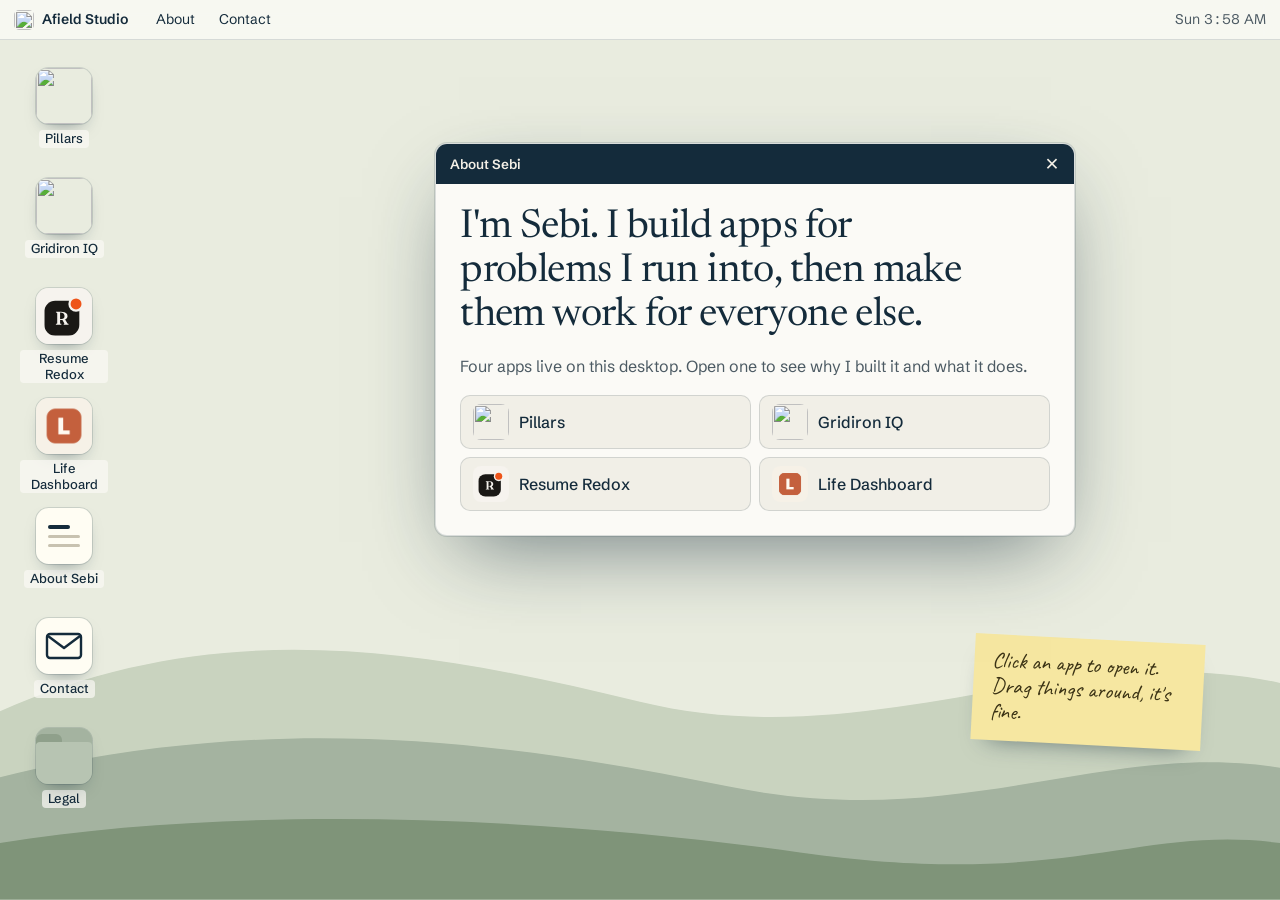
==== commit e828c3af: "Turn the homepage into a small desktop Apps are icons on a field. Clicking one opens a window with S" ====
--- a/index.html
+++ b/index.html
@@ -5,7 +5,7 @@
 <meta name="viewport" content="width=device-width, initial-scale=1, viewport-fit=cover" />
 <title>Afield Studio · Apps by Sebi Olmos</title>
 <meta name="description" content="Afield Studio: Pillars, Gridiron IQ, Resume Redox, and Life Dashboard, apps by Sebi Olmos for problems in everyday life." />
-<meta name="theme-color" content="#f4f5f2" media="(prefers-color-scheme: light)" />
+<meta name="theme-color" content="#e9ecdf" media="(prefers-color-scheme: light)" />
 <meta name="theme-color" content="#0f1a21" media="(prefers-color-scheme: dark)" />
 <meta property="og:title" content="Afield Studio" />
 <meta property="og:description" content="Apps for problems I run into: Pillars, Gridiron IQ, Resume Redox, and Life Dashboard." />
@@ -14,157 +14,213 @@
 <link rel="apple-touch-icon" href="apple-touch-icon.png" />
 <link rel="preconnect" href="https://fonts.googleapis.com" />
 <link rel="preconnect" href="https://fonts.gstatic.com" crossorigin />
-<link href="https://fonts.googleapis.com/css2?family=Newsreader:opsz,wght@6..72,400;6..72,500&family=Schibsted+Grotesk:wght@400;500;600&display=swap" rel="stylesheet" />
+<link href="https://fonts.googleapis.com/css2?family=Newsreader:opsz,wght@6..72,400;6..72,500&family=Schibsted+Grotesk:wght@400;500;600&family=Caveat:wght@500&display=swap" rel="stylesheet" />
 <link rel="stylesheet" href="assets/css/home.css" />
+<noscript><style>.win { display: block !important; position: static !important; margin: 16px auto; transform: none !important; } .desktop { height: auto !important; overflow: visible !important; }</style></noscript>
 </head>
 <body>
-<a class="skip" href="#main">Skip to content</a>
-
-<header class="top"><div class="wrap">
-  <a class="mark" href="./" aria-label="Afield Studio, home"><img src="assets/img/afield-icon.svg" alt="" width="28" height="28" />Afield Studio</a>
-  <nav aria-label="Primary"><a href="#apps">Apps</a><a href="#contact">Contact</a></nav>
-</div></header>
-
-<main id="main">
-<section class="about wrap" id="about" aria-labelledby="about-title">
-  <h1 id="about-title">I'm Sebi. I build apps for problems I run into, then make them work for everyone else.</h1>
-  <div class="reach">
-    <a href="mailto:sebiolmos19@gmail.com"><span>Email</span><b>sebiolmos19@gmail.com</b></a>
+<a class="skip" href="#about-win">Skip to content</a>
+
+<header class="menubar">
+  <a class="brand" href="./" aria-label="Afield Studio, home"><img src="assets/img/afield-icon.svg" alt="" width="20" height="20" />Afield Studio</a>
+  <nav class="menu" aria-label="Open a window">
+    <button type="button" data-open="about-win">About</button>
+    <button type="button" data-open="contact-win">Contact</button>
+  </nav>
+  <time class="clock" id="clock" aria-live="off"></time>
+</header>
+
+<main class="desktop" id="desktop">
+  <div class="hills" aria-hidden="true">
+    <svg viewBox="0 0 1440 420" preserveAspectRatio="none"><path class="h1" d="M0 220 C 240 120 460 150 720 210 S 1200 140 1440 190 V420 H0Z"/><path class="h2" d="M0 290 C 300 220 560 250 820 300 S 1240 250 1440 280 V420 H0Z"/><path class="h3" d="M0 360 C 260 320 600 330 900 370 S 1280 340 1440 360 V420 H0Z"/></svg>
   </div>
-</section>
-
-<nav class="apps-index wrap" id="apps" aria-label="Apps">
-  <a href="#pillars"><img src="assets/img/pillars-icon.png" alt="" width="44" height="44" /><span>Pillars</span></a>
-  <a href="#gridiron-iq"><img src="assets/img/gridiron-iq-icon.png" alt="" width="44" height="44" /><span>Gridiron IQ</span></a>
-  <a href="#resume-redox"><img src="assets/img/resume-redox-icon.svg" alt="" width="44" height="44" /><span>Resume Redox</span></a>
-  <a href="#life-dashboard"><img src="assets/img/life-dashboard-icon.png" alt="" width="44" height="44" /><span>Life Dashboard</span></a>
-</nav>
-
-<section class="app pillars" id="pillars" aria-labelledby="pillars-title"><div class="wrap">
-  <div class="text">
-    <div class="app-id"><img src="assets/img/pillars-icon.png" alt="" width="60" height="60" /><h2 id="pillars-title">Pillars</h2></div>
-    <p class="status">iPhone app for wellness, on TestFlight with the App Store next</p>
-    <p class="why">I was tracking sleep, food, symptoms and workouts in four apps that never talked to each other. Pillars puts them side by side and points out the patterns, like bloating that tends to follow a certain kind of meal.</p>
-    <details>
-      <summary>More about Pillars</summary>
-      <div class="more">
+
+  <ul class="icons" aria-label="Apps and folders">
+    <li><button class="icon" type="button" data-open="pillars-win"><img src="assets/img/pillars-icon.png" alt="" width="64" height="64" /><span>Pillars</span></button></li>
+    <li><button class="icon" type="button" data-open="gridiron-win"><img src="assets/img/gridiron-iq-icon.png" alt="" width="64" height="64" /><span>Gridiron IQ</span></button></li>
+    <li><button class="icon" type="button" data-open="redox-win"><img src="assets/img/resume-redox-icon.svg" alt="" width="64" height="64" /><span>Resume Redox</span></button></li>
+    <li><button class="icon" type="button" data-open="life-win"><img src="assets/img/life-dashboard-icon.png" alt="" width="64" height="64" /><span>Life Dashboard</span></button></li>
+    <li><button class="icon" type="button" data-open="about-win"><span class="glyph note-glyph" aria-hidden="true"><i></i><i></i><i></i></span><span>About Sebi</span></button></li>
+    <li><button class="icon" type="button" data-open="contact-win"><span class="glyph mail-glyph" aria-hidden="true"><svg viewBox="0 0 56 56"><rect x="11" y="16" width="34" height="24" rx="3" fill="none" stroke="#142b3b" stroke-width="2.4"/><path d="M12 18 L28 30 L44 18" fill="none" stroke="#142b3b" stroke-width="2.4" stroke-linejoin="round"/></svg></span><span>Contact</span></button></li>
+    <li><button class="icon" type="button" data-open="legal-win"><span class="glyph folder-glyph" aria-hidden="true"></span><span>Legal</span></button></li>
+  </ul>
+
+  <p class="sticky" aria-hidden="true"><span class="on-desk">Click an app to open it.<br />Drag things around, it's fine.</span><span class="on-phone">Tap an app to open it.</span></p>
+
+  <!-- About -->
+  <section class="win" id="about-win" role="dialog" aria-labelledby="about-title" data-x="0.34" data-y="0.12" hidden>
+    <header class="bar"><span class="bar-title">About Sebi</span><button class="close" type="button" aria-label="Close About Sebi">×</button></header>
+    <div class="body about">
+      <h1 id="about-title">I'm Sebi. I build apps for problems I run into, then make them work for everyone else.</h1>
+      <p>Four apps live on this desktop. Open one to see why I built it and what it does.</p>
+      <div class="quick">
+        <button type="button" data-open="pillars-win"><img src="assets/img/pillars-icon.png" alt="" width="36" height="36" />Pillars</button>
+        <button type="button" data-open="gridiron-win"><img src="assets/img/gridiron-iq-icon.png" alt="" width="36" height="36" />Gridiron IQ</button>
+        <button type="button" data-open="redox-win"><img src="assets/img/resume-redox-icon.svg" alt="" width="36" height="36" />Resume Redox</button>
+        <button type="button" data-open="life-win"><img src="assets/img/life-dashboard-icon.png" alt="" width="36" height="36" />Life Dashboard</button>
+      </div>
+    </div>
+  </section>
+
+  <!-- Pillars -->
+  <section class="win app-win" id="pillars-win" role="dialog" aria-labelledby="pillars-title" hidden>
+    <header class="bar"><span class="bar-title">Pillars</span><button class="close" type="button" aria-label="Close Pillars">×</button></header>
+    <div class="body">
+      <div class="app-head"><img src="assets/img/pillars-icon.png" alt="" width="56" height="56" /><div><h2 id="pillars-title">Pillars</h2><p class="status">iPhone app for wellness, on TestFlight with the App Store next</p></div></div>
+      <div class="tabs" role="tablist" aria-label="Pillars">
+        <button role="tab" type="button" aria-selected="true" aria-controls="pillars-story" id="pillars-t1">Story</button>
+        <button role="tab" type="button" aria-selected="false" aria-controls="pillars-features" id="pillars-t2" tabindex="-1">Features</button>
+        <button role="tab" type="button" aria-selected="false" aria-controls="pillars-numbers" id="pillars-t3" tabindex="-1">Numbers</button>
+      </div>
+      <div class="panel split" role="tabpanel" id="pillars-story" aria-labelledby="pillars-t1">
+        <p class="why">I was tracking sleep, food, symptoms and workouts in four apps that never talked to each other. Pillars puts them side by side and points out the patterns, like bloating that tends to follow a certain kind of meal.</p>
+        <img class="shot" src="assets/img/pillars-screen.webp" alt="Pillars Confirm meal screen showing two slices of pizza, 615 calories, with protein, carbs, fat and fiber" width="414" height="534" loading="lazy" />
+      </div>
+      <div class="panel" role="tabpanel" id="pillars-features" aria-labelledby="pillars-t2" hidden>
         <ul>
           <li>Reads sleep, workouts and heart data from Apple Health, without ever writing to it.</li>
           <li>Log a meal by describing it or taking a photo; on-device AI turns it into foods and portions.</li>
+          <li>Link symptoms to meals and see which patterns keep showing up.</li>
           <li>Code writes every number and health statement. Apple's on-device model only picks and titles the findings.</li>
         </ul>
+      </div>
+      <div class="panel" role="tabpanel" id="pillars-numbers" aria-labelledby="pillars-t3" hidden>
         <div class="facts">
           <div><b>0</b><span>servers or accounts; data stays on the phone</span></div>
           <div><b>5,400</b><span>foods searchable offline</span></div>
-        </div>
-      </div>
-    </details>
-  </div>
-  <figure class="visual">
-    <img class="shot" src="assets/img/pillars-screen.webp" alt="Pillars Confirm meal screen showing two slices of pizza, 615 calories, with protein, carbs, fat and fiber" width="414" height="534" loading="lazy" />
-    <figcaption>Logging a meal: each food is matched to USDA nutrition data.</figcaption>
-  </figure>
-</div></section>
-
-<section class="app giq flip" id="gridiron-iq" aria-labelledby="giq-title"><div class="wrap">
-  <div class="text">
-    <div class="app-id"><img src="assets/img/gridiron-iq-icon.png" alt="" width="60" height="60" /><h2 id="giq-title">Gridiron IQ</h2></div>
-    <p class="status">Web app for fantasy football, in beta this season</p>
-    <p class="why">Fantasy football rewards people who follow the NFL all week. Gridiron IQ levels the field for everyone else, with start/sit, waiver and trade calls that spell out their reasoning.</p>
-    <details>
-      <summary>More about Gridiron IQ</summary>
-      <div class="more">
+          <div><b>0</b><span>writes to Apple Health</span></div>
+        </div>
+      </div>
+    </div>
+  </section>
+
+  <!-- Gridiron IQ -->
+  <section class="win app-win" id="gridiron-win" role="dialog" aria-labelledby="giq-title" hidden>
+    <header class="bar"><span class="bar-title">Gridiron IQ</span><button class="close" type="button" aria-label="Close Gridiron IQ">×</button></header>
+    <div class="body">
+      <div class="app-head"><img src="assets/img/gridiron-iq-icon.png" alt="" width="56" height="56" /><div><h2 id="giq-title">Gridiron IQ</h2><p class="status">Web app for fantasy football, in beta this season</p></div></div>
+      <div class="tabs" role="tablist" aria-label="Gridiron IQ">
+        <button role="tab" type="button" aria-selected="true" aria-controls="giq-story" id="giq-t1">Story</button>
+        <button role="tab" type="button" aria-selected="false" aria-controls="giq-features" id="giq-t2" tabindex="-1">Features</button>
+        <button role="tab" type="button" aria-selected="false" aria-controls="giq-numbers" id="giq-t3" tabindex="-1">Numbers</button>
+      </div>
+      <div class="panel split" role="tabpanel" id="giq-story" aria-labelledby="giq-t1">
+        <div>
+          <p class="why">Fantasy football rewards people who follow the NFL all week. Gridiron IQ levels the field for everyone else, with start/sit, waiver and trade calls that spell out their reasoning.</p>
+          <a class="btn" href="https://fantasyfootballoptimizer-kappa.vercel.app" rel="noopener">Try Gridiron IQ</a>
+        </div>
+        <img class="shot dark" src="assets/img/gridiron-iq-screen.webp" alt="Gridiron IQ recommending Amon-Ra St. Brown over DK Metcalf, with points per game, recent average and projection for each" width="384" height="557" loading="lazy" />
+      </div>
+      <div class="panel" role="tabpanel" id="giq-features" aria-labelledby="giq-t2" hidden>
         <ul>
           <li>Works with ESPN and Sleeper leagues, or with no league at all.</li>
+          <li>Ask in plain English: who to start, who to pick up, whether a trade is fair.</li>
           <li>Every number in an answer comes from real data, never from the model's memory.</li>
-          <li>Tested with 50 questions about fictional players, so the model couldn't answer from memory.</li>
-        </ul>
+        </ul>
+      </div>
+      <div class="panel" role="tabpanel" id="giq-numbers" aria-labelledby="giq-t3" hidden>
+        <p class="small">From a 50-question test using fictional players, so the AI couldn't answer from memory:</p>
         <div class="facts">
           <div><b>98%</b><span>of graded runs used the right data</span></div>
           <div><b>0</b><span>invented stats on review</span></div>
           <div><b>2.5 s</b><span>typical reply</span></div>
         </div>
       </div>
-    </details>
-    <a class="cta" href="https://fantasyfootballoptimizer-kappa.vercel.app" rel="noopener">Try Gridiron IQ</a>
-  </div>
-  <figure class="visual">
-    <img class="shot" src="assets/img/gridiron-iq-screen.webp" alt="Gridiron IQ recommending Amon-Ra St. Brown over DK Metcalf, with points per game, recent average and projection for each" width="384" height="557" loading="lazy" />
-    <figcaption>Who to start: the call first, then the numbers behind it.</figcaption>
-  </figure>
-</div></section>
-
-<section class="app redox" id="resume-redox" aria-labelledby="redox-title"><div class="wrap">
-  <div class="text">
-    <div class="app-id"><img src="assets/img/resume-redox-icon.svg" alt="" width="60" height="60" /><h2 id="redox-title">Resume Redox</h2></div>
-    <p class="status">Web app for job seekers, live and free</p>
-    <p class="why">I automated my own job search with Claude and Airtable. Every step worked except the last one: turning a tailored draft into a clean resume. Resume Redox is that step, free and built for anyone.</p>
-    <details>
-      <summary>More about Resume Redox</summary>
-      <div class="more">
-        <p>How my automation works:</p>
-        <ol>
-          <li>A daily search finds roles and scores how well each fits.</li>
-          <li>I choose which ones to pursue.</li>
-          <li>AI matches each requirement to my verified experience and asks me about gaps instead of making things up.</li>
-          <li>The draft goes into Resume Redox to become the final resume.</li>
+    </div>
+  </section>
+
+  <!-- Resume Redox -->
+  <section class="win app-win" id="redox-win" role="dialog" aria-labelledby="redox-title" hidden>
+    <header class="bar"><span class="bar-title">Resume Redox</span><button class="close" type="button" aria-label="Close Resume Redox">×</button></header>
+    <div class="body">
+      <div class="app-head"><img src="assets/img/resume-redox-icon.svg" alt="" width="56" height="56" /><div><h2 id="redox-title">Resume Redox</h2><p class="status">Web app for job seekers, live and free</p></div></div>
+      <div class="tabs" role="tablist" aria-label="Resume Redox">
+        <button role="tab" type="button" aria-selected="true" aria-controls="redox-story" id="redox-t1">Story</button>
+        <button role="tab" type="button" aria-selected="false" aria-controls="redox-features" id="redox-t2" tabindex="-1">Features</button>
+        <button role="tab" type="button" aria-selected="false" aria-controls="redox-next" id="redox-t3" tabindex="-1">What's next</button>
+      </div>
+      <div class="panel" role="tabpanel" id="redox-story" aria-labelledby="redox-t1">
+        <p class="why">I automated my own job search with Claude and Airtable. Every step worked except the last one: turning a tailored draft into a clean resume. Resume Redox is that step, free and built for anyone.</p>
+        <ol class="steps">
+          <li><b>Find</b><span>A daily search scores roles for fit</span></li>
+          <li><b>Pick</b><span>I choose which to pursue</span></li>
+          <li><b>Tailor</b><span>AI matches the posting to real experience</span></li>
+          <li class="here"><b>Format</b><span>Resume Redox</span></li>
         </ol>
-        <p>Today Resume Redox gives you unlimited resumes, import from PDF or Word, a job-posting keyword check, and free PDF, Word and text downloads. Next is a connector so your own AI can tailor and save drafts straight into it.</p>
-      </div>
-    </details>
-    <a class="cta" href="https://resume-redox.vercel.app" rel="noopener">Open Resume Redox</a>
-  </div>
-  <figure class="visual" aria-hidden="true">
-    <div class="stack">
-      <div class="sheet"><div class="nm">Alex Rivera</div><div class="role">Software engineer</div><div class="h">Experience</div><div class="ln"></div><div class="ln m"></div><div class="ln s"></div><div class="h">Skills</div><div class="ln m"></div></div>
-      <div class="sheet"><div class="nm">Alex Rivera</div><div class="role">Technical program manager</div><div class="h">Experience</div><div class="ln"></div><div class="ln s"></div><div class="ln m"></div><div class="h">Projects</div><div class="ln"></div></div>
-      <div class="sheet"><div class="nm">Alex Rivera</div><div class="role">Product manager</div><div class="h">Summary</div><div class="ln m"></div><div class="ln s"></div><div class="h">Experience</div><div class="ln"></div><div class="ln m"></div><div class="ln s"></div><div class="h">Education</div><div class="ln s"></div></div>
-    </div>
-    <figcaption>One person, a version for each role.</figcaption>
-  </figure>
-</div></section>
-
-<section class="app life flip" id="life-dashboard" aria-labelledby="life-title"><div class="wrap">
-  <div class="text">
-    <div class="app-id"><img src="assets/img/life-dashboard-icon.png" alt="" width="60" height="60" /><h2 id="life-title">Life Dashboard</h2></div>
-    <p class="status">Web and iPhone app for weekly planning, on TestFlight</p>
-    <p class="why">My week was split across a calendar, a to-do list and a workout app, and things slipped. Life Dashboard is one place to plan the week on Sunday and give every task, workout and office day a time.</p>
-    <details>
-      <summary>More about Life Dashboard</summary>
-      <div class="more">
+        <a class="btn" href="https://resume-redox.vercel.app" rel="noopener">Open Resume Redox</a>
+      </div>
+      <div class="panel" role="tabpanel" id="redox-features" aria-labelledby="redox-t2" hidden>
+        <ul>
+          <li>Unlimited resumes; duplicate one and tailor it for each posting.</li>
+          <li>Import an existing PDF or Word resume.</li>
+          <li>Paste a job posting to see which key terms you cover.</li>
+          <li>Free PDF, Word and text downloads. No account, no watermark.</li>
+        </ul>
+      </div>
+      <div class="panel" role="tabpanel" id="redox-next" aria-labelledby="redox-t3" hidden>
+        <p>A connector so the AI you already use, like Claude or ChatGPT, can tailor your resume and save the draft straight into Resume Redox, ready to download.</p>
+      </div>
+    </div>
+  </section>
+
+  <!-- Life Dashboard -->
+  <section class="win app-win" id="life-win" role="dialog" aria-labelledby="life-title" hidden>
+    <header class="bar"><span class="bar-title">Life Dashboard</span><button class="close" type="button" aria-label="Close Life Dashboard">×</button></header>
+    <div class="body">
+      <div class="app-head"><img src="assets/img/life-dashboard-icon.png" alt="" width="56" height="56" /><div><h2 id="life-title">Life Dashboard</h2><p class="status">Web and iPhone app for planning, on TestFlight</p></div></div>
+      <div class="tabs" role="tablist" aria-label="Life Dashboard">
+        <button role="tab" type="button" aria-selected="true" aria-controls="life-story" id="life-t1">Story</button>
+        <button role="tab" type="button" aria-selected="false" aria-controls="life-features" id="life-t2" tabindex="-1">Features</button>
+        <button role="tab" type="button" aria-selected="false" aria-controls="life-next" id="life-t3" tabindex="-1">What's next</button>
+      </div>
+      <div class="panel split" role="tabpanel" id="life-story" aria-labelledby="life-t1">
+        <p class="why">My week was split across a calendar, a to-do list and a workout app, and things slipped. Life Dashboard is one place to plan the week on Sunday and give every task, workout and office day a time.</p>
+        <div class="week" aria-hidden="true">
+          <b>This week</b>
+          <div><span>Mon</span><i class="o">Office</i><i>Run 6:00</i></div>
+          <div><span>Tue</span><i>Groceries</i></div>
+          <div><span>Wed</span><i class="o">Office</i><i>Lift</i></div>
+          <div><span>Thu</span><i>Renew registration</i></div>
+          <div><span>Fri</span><i>Yoga</i><i>New recipe</i></div>
+        </div>
+      </div>
+      <div class="panel" role="tabpanel" id="life-features" aria-labelledby="life-t2" hidden>
         <ul>
           <li>A Sunday plan walks through office days, tasks, groceries, workouts and goals.</li>
           <li>Drag things into time blocks; Today shows what's next each morning.</li>
-          <li>The web app and the native iPhone app share one account and update each other live.</li>
-        </ul>
-        <p>Next, an AI assistant that plans the week with you. Life Dashboard already holds the structured week an assistant needs.</p>
-      </div>
-    </details>
-  </div>
-  <figure class="visual" aria-hidden="true">
-    <div class="week">
-      <h3>This week</h3>
-      <div class="day"><span>Mon</span><div class="chips"><span class="chip o">Office</span><span class="chip">Run at 6:00</span></div></div>
-      <div class="day"><span>Tue</span><div class="chips"><span class="chip">Groceries</span></div></div>
-      <div class="day"><span>Wed</span><div class="chips"><span class="chip o">Office</span><span class="chip">Lift, 45 min</span></div></div>
-      <div class="day"><span>Thu</span><div class="chips"><span class="chip">Renew registration</span></div></div>
-      <div class="day"><span>Fri</span><div class="chips"><span class="chip">Yoga</span><span class="chip">Try a new recipe</span></div></div>
-    </div>
-    <figcaption>The week, planned once.</figcaption>
-  </figure>
-</div></section>
-
-<section class="close wrap" id="contact" aria-labelledby="close-title">
-  <h2 id="close-title">Curious about one of these? I'm happy to walk you through it.</h2>
-  <p>Email is the quickest way to reach me. I can demo any of the four live, including the two on TestFlight.</p>
-  <a class="cta" href="mailto:sebiolmos19@gmail.com">Email Sebi</a>
-</section>
+          <li>The web app and the iPhone app share one account and update each other live.</li>
+        </ul>
+      </div>
+      <div class="panel" role="tabpanel" id="life-next" aria-labelledby="life-t3" hidden>
+        <p>An AI assistant that plans the week with you. Life Dashboard already holds the structured week an assistant needs to act on.</p>
+      </div>
+    </div>
+  </section>
+
+  <!-- Contact -->
+  <section class="win small-win" id="contact-win" role="dialog" aria-labelledby="contact-title" hidden>
+    <header class="bar"><span class="bar-title">Contact</span><button class="close" type="button" aria-label="Close Contact">×</button></header>
+    <div class="body">
+      <h2 id="contact-title">Curious about one of these?</h2>
+      <p>I'm happy to walk you through any of them live, including the two on TestFlight.</p>
+      <a class="btn" href="mailto:sebiolmos19@gmail.com">Email sebiolmos19@gmail.com</a>
+    </div>
+  </section>
+
+  <!-- Legal -->
+  <section class="win small-win" id="legal-win" role="dialog" aria-labelledby="legal-title" hidden>
+    <header class="bar"><span class="bar-title">Legal</span><button class="close" type="button" aria-label="Close Legal">×</button></header>
+    <div class="body">
+      <h2 id="legal-title">Legal</h2>
+      <ul class="files">
+        <li><a href="pillars/privacy/">Pillars Privacy Policy</a></li>
+        <li><a href="pillars/terms/">Pillars Terms of Use</a></li>
+      </ul>
+      <p class="small">© <span data-year>2026</span> Afield Studio</p>
+    </div>
+  </section>
 </main>
-
-<footer><div class="wrap">
-  <span>© <span data-year>2026</span> Afield Studio</span>
-  <nav aria-label="Legal"><a href="pillars/privacy/">Pillars Privacy</a><a href="pillars/terms/">Pillars Terms</a></nav>
-</div></footer>
 <script src="assets/js/main.js"></script>
+<script src="assets/js/desktop.js"></script>
 </body>
 </html>
--- a/assets/css/home.css
+++ b/assets/css/home.css
@@ -1,135 +1,164 @@
-/* Afield Studio homepage: a short intro, then one full-width band per app in that app's own icon colors.
-   Legal pages use site.css; this file is the homepage only. */
+/* Afield Studio homepage: a small desktop. Apps are icons on a field; each opens in a window you can drag.
+   On phones it becomes a home screen and windows open full screen. Legal pages use site.css. */
 :root {
-  --paper: #f4f5f2;
+  --sky: #e9ecdf;
+  --hill-1: #c9d3bf;
+  --hill-2: #a4b3a0;
+  --hill-3: #7f9479;
   --ink: #142b3b;
   --ink-2: #4c5a63;
-  --rule: rgba(20, 43, 59, .16);
-  /* Band palettes come from each app's icon and stay the same in light and dark mode. */
-  --pillars-bg: #142b3b; --pillars-fg: #f3efe6; --pillars-soft: #b9c2c6;
-  --giq-bg: #1c1c1c; --giq-fg: #f2f2f2; --giq-soft: #b4b4b8;
-  --redox-bg: #f6f3ee; --redox-fg: #1a1815; --redox-soft: #5b564e; --redox-acc: #d9480f;
-  --life-bg: #a94f2e; --life-fg: #fffaf1; --life-soft: #f3d9cc;
+  --win: #fbfaf6;
+  --win-2: #f1efe7;
+  --bar: #142b3b;
+  --bar-ink: #f3efe6;
+  --rule: rgba(20, 43, 59, .14);
+  --shadow: 0 1px 0 rgba(20, 43, 59, .08), 0 24px 60px -20px rgba(20, 43, 59, .45);
+  --sticky: #f6e7a1;
   --serif: "Newsreader", "Iowan Old Style", Georgia, serif;
   --sans: "Schibsted Grotesk", "Helvetica Neue", Arial, sans-serif;
+  --hand: "Caveat", "Bradley Hand", cursive;
   color-scheme: light;
 }
 @media (prefers-color-scheme: dark) {
-  :root { --paper: #0f1a21; --ink: #eef0ec; --ink-2: #a6b0b5; --rule: rgba(238, 240, 236, .16); color-scheme: dark; }
+  :root {
+    --sky: #0f1a21; --hill-1: #1a2c33; --hill-2: #22393d; --hill-3: #2c4744;
+    --ink: #eef0ec; --ink-2: #a6b0b5; --win: #17242c; --win-2: #1e2e37; --bar: #0b141a; --bar-ink: #eef0ec;
+    --rule: rgba(238, 240, 236, .14); --shadow: 0 1px 0 rgba(0, 0, 0, .3), 0 24px 60px -20px rgba(0, 0, 0, .8);
+    --sticky: #d9c873;
+    color-scheme: dark;
+  }
 }
 
 *, *::before, *::after { box-sizing: border-box; }
-html { scroll-behavior: smooth; }
-body { margin: 0; background: var(--paper); color: var(--ink); font-family: var(--sans); font-size: 18px; line-height: 1.6; -webkit-font-smoothing: antialiased; }
+html, body { height: 100%; }
+body { margin: 0; background: var(--sky); color: var(--ink); font-family: var(--sans); font-size: 16px; line-height: 1.55; -webkit-font-smoothing: antialiased; }
 img { display: block; max-width: 100%; height: auto; }
 a { color: inherit; }
-:focus-visible { outline: 2px solid currentColor; outline-offset: 4px; border-radius: 2px; }
-h1, h2, h3 { font-family: var(--serif); font-weight: 400; margin: 0; letter-spacing: -.015em; text-wrap: balance; }
+button { font: inherit; color: inherit; }
+:focus-visible { outline: 2px solid var(--ink); outline-offset: 3px; border-radius: 4px; }
+h1, h2 { font-family: var(--serif); font-weight: 400; margin: 0; letter-spacing: -.015em; text-wrap: balance; color: var(--ink); }
 p { margin: 0; }
-.wrap { max-width: 1120px; margin: 0 auto; padding-left: max(20px, env(safe-area-inset-left, 0px)); padding-right: max(20px, env(safe-area-inset-right, 0px)); }
-@media (min-width: 760px) { .wrap { padding-left: max(48px, env(safe-area-inset-left, 0px)); padding-right: max(48px, env(safe-area-inset-right, 0px)); } }
-.skip { position: absolute; left: 20px; top: -60px; z-index: 20; background: var(--ink); color: var(--paper); padding: 8px 14px; text-decoration: none; font-size: 14px; }
-.skip:focus { top: 12px; }
+.skip { position: absolute; left: 12px; top: -60px; z-index: 1000; background: var(--ink); color: var(--sky); padding: 8px 14px; text-decoration: none; font-size: 14px; }
+.skip:focus { top: 8px; }
 
-/* Header */
-.top .wrap { display: flex; justify-content: space-between; align-items: center; gap: 16px; min-height: 76px; }
-.mark { display: inline-flex; align-items: center; gap: 10px; text-decoration: none; font-weight: 600; font-size: 16px; }
-.mark img { width: 28px; height: 28px; border-radius: 7px; }
-.top nav { display: flex; gap: 24px; font-size: 16px; }
-.top nav a { text-decoration: none; min-height: 44px; display: inline-flex; align-items: center; }
-.top nav a:hover { text-decoration: underline; text-underline-offset: 6px; }
+/* Menu bar */
+.menubar { position: relative; z-index: 500; display: flex; align-items: center; gap: 18px; height: 40px; padding-left: max(14px, env(safe-area-inset-left, 0px)); padding-right: max(14px, env(safe-area-inset-right, 0px)); background: color-mix(in srgb, var(--win) 82%, transparent); backdrop-filter: blur(10px); border-bottom: 1px solid var(--rule); font-size: 14px; }
+.brand { display: inline-flex; align-items: center; gap: 8px; font-weight: 600; text-decoration: none; }
+.brand img { width: 20px; height: 20px; border-radius: 5px; }
+.menu { display: flex; gap: 4px; }
+.menu button { background: none; border: 0; padding: 4px 10px; min-height: 32px; border-radius: 6px; cursor: pointer; }
+.menu button:hover { background: var(--rule); }
+.clock { margin-left: auto; font-variant-numeric: tabular-nums; color: var(--ink-2); white-space: nowrap; }
 
-/* Intro */
-.about { padding-block: clamp(48px, 9vw, 120px) clamp(48px, 7vw, 88px); }
-.about h1 { font-size: clamp(38px, 6.2vw, 76px); line-height: 1.04; max-width: 17ch; }
-.reach { margin-top: clamp(28px, 4vw, 44px); max-width: 440px; border-top: 1px solid var(--rule); font-size: 16px; }
-.reach a { display: flex; justify-content: space-between; gap: 16px; min-height: 48px; align-items: center; padding: 12px 0; border-bottom: 1px solid var(--rule); text-decoration: none; }
-.reach span { color: var(--ink-2); }
-.reach b { font-weight: 500; overflow-wrap: anywhere; text-align: right; }
-.reach a:hover b { text-decoration: underline; text-underline-offset: 5px; }
+/* Desktop */
+.desktop { position: relative; height: calc(100% - 40px); overflow: hidden; }
+.hills { position: absolute; inset: auto 0 0 0; height: 46%; pointer-events: none; }
+.hills svg { width: 100%; height: 100%; display: block; }
+.hills .h1 { fill: var(--hill-1); } .hills .h2 { fill: var(--hill-2); } .hills .h3 { fill: var(--hill-3); }
 
-/* App index */
-.apps-index { display: grid; grid-template-columns: repeat(2, minmax(0, 1fr)); gap: 12px 24px; padding-block: 8px 56px; }
-@media (min-width: 760px) { .apps-index { grid-template-columns: repeat(4, minmax(0, 1fr)); } }
-.apps-index a { display: flex; align-items: center; gap: 12px; text-decoration: none; font-size: 16px; font-weight: 500; min-height: 56px; }
-.apps-index img { width: 44px; height: 44px; border-radius: 22.5%; box-shadow: 0 0 0 1px var(--rule); flex: none; }
-.apps-index a:hover span { text-decoration: underline; text-underline-offset: 5px; }
+.icons { list-style: none; margin: 0; padding: 20px max(16px, env(safe-area-inset-left, 0px)); display: grid; grid-auto-flow: column; grid-template-rows: repeat(auto-fill, 104px); gap: 6px 8px; height: 100%; width: max-content; position: relative; z-index: 1; }
+.icon { position: relative; width: 96px; min-height: 98px; display: grid; justify-items: center; align-content: start; gap: 6px; padding: 8px 4px; background: none; border: 0; border-radius: 10px; cursor: pointer; touch-action: none; user-select: none; -webkit-user-select: none; }
+.icon img, .glyph { width: 56px; height: 56px; border-radius: 22.5%; box-shadow: 0 0 0 1px var(--rule), 0 8px 18px -10px rgba(20, 43, 59, .6); pointer-events: none; }
+.icon span:last-child { font-size: 13px; font-weight: 500; line-height: 1.2; text-align: center; padding: 1px 6px; border-radius: 4px; background: color-mix(in srgb, var(--win) 70%, transparent); }
+.icon:hover span:last-child, .icon.is-selected span:last-child { background: var(--ink); color: var(--win); }
+.icon.is-dragging { z-index: 400; cursor: grabbing; }
+.icon.is-dragging img, .icon.is-dragging .glyph { transform: scale(1.06); }
 
-/* App bands */
-.app { background: var(--bg); color: var(--fg); scroll-margin-top: 0; }
-.app .wrap { padding-block: clamp(64px, 10vw, 128px); display: grid; gap: 44px; }
-@media (min-width: 900px) {
-  .app .wrap { grid-template-columns: minmax(0, 1.15fr) minmax(0, 1fr); gap: 80px; align-items: center; }
-  .app.flip .text { order: 2; }
+/* Drawn glyphs for the non-app icons */
+.glyph { display: block; position: relative; background: var(--win); }
+.note-glyph { background: #fffdf3; display: grid; align-content: center; gap: 6px; padding: 0 12px; }
+.note-glyph i { display: block; height: 3px; border-radius: 2px; background: #c8c2b0; }
+.note-glyph i:first-child { background: var(--ink); width: 70%; height: 4px; }
+.mail-glyph { background: #fffdf3; }
+.mail-glyph svg { width: 100%; height: 100%; display: block; }
+.folder-glyph { background: #a4b3a0; }
+.folder-glyph::before { content: ""; position: absolute; left: 0; top: 6px; width: 46%; height: 10px; background: #8fa08b; border-radius: 6px 6px 0 0; }
+.folder-glyph::after { content: ""; position: absolute; inset: 14px 0 0; background: #b7c4b2; border-radius: 4px 4px 12px 12px; }
+
+.sticky { position: absolute; right: 6%; bottom: 18%; z-index: 1; width: 230px; padding: 14px 18px 16px; background: var(--sticky); color: #3a3214; font-family: var(--hand); font-size: 22px; line-height: 1.15; transform: rotate(3deg); box-shadow: 0 14px 24px -16px rgba(20, 43, 59, .6); }
+
+/* Windows */
+.win { position: absolute; left: 0; top: 0; z-index: 10; width: min(640px, calc(100vw - 32px)); max-height: calc(100% - 32px); display: flex; flex-direction: column; background: var(--win); border: 1px solid var(--rule); border-radius: 12px; box-shadow: var(--shadow); overflow: hidden; }
+.win[hidden] { display: none; }
+.win.small-win { width: min(400px, calc(100vw - 32px)); }
+.win.is-front { box-shadow: 0 0 0 1px var(--rule), 0 30px 80px -24px rgba(20, 43, 59, .6); }
+.bar { display: flex; align-items: center; gap: 10px; height: 40px; padding: 0 6px 0 14px; background: var(--bar); color: var(--bar-ink); cursor: grab; touch-action: none; user-select: none; -webkit-user-select: none; flex: none; }
+.win:not(.is-front) .bar { opacity: .82; }
+.bar-title { font-size: 13.5px; font-weight: 600; flex: 1; overflow: hidden; text-overflow: ellipsis; white-space: nowrap; }
+.close { width: 32px; height: 32px; border: 0; border-radius: 8px; background: transparent; color: var(--bar-ink); font-size: 22px; line-height: 1; cursor: pointer; }
+.close:hover { background: rgba(255, 255, 255, .14); }
+.body { padding: 22px 24px 24px; overflow: auto; display: grid; gap: 16px; align-content: start; }
+
+.about h1 { font-size: clamp(28px, 3.6vw, 40px); line-height: 1.1; }
+.about p { color: var(--ink-2); }
+.quick { display: grid; grid-template-columns: repeat(2, minmax(0, 1fr)); gap: 8px; }
+.quick button { display: flex; align-items: center; gap: 10px; min-height: 52px; padding: 8px 12px; background: var(--win-2); border: 1px solid var(--rule); border-radius: 10px; cursor: pointer; font-weight: 500; text-align: left; }
+.quick button:hover { border-color: var(--ink); }
+.quick img { width: 36px; height: 36px; border-radius: 22.5%; flex: none; }
+
+.app-head { display: flex; align-items: center; gap: 14px; }
+.app-head img { width: 56px; height: 56px; border-radius: 22.5%; box-shadow: 0 0 0 1px var(--rule); flex: none; }
+.app-head h2 { font-size: 32px; line-height: 1.05; }
+.status { margin-top: 4px; font-size: 14px; color: var(--ink-2); }
+
+.tabs { display: flex; gap: 4px; border-bottom: 1px solid var(--rule); }
+.tabs button { background: none; border: 0; border-bottom: 2px solid transparent; margin-bottom: -1px; padding: 8px 12px; min-height: 40px; cursor: pointer; color: var(--ink-2); font-weight: 500; font-size: 15px; }
+.tabs button[aria-selected="true"] { color: var(--ink); border-bottom-color: var(--ink); }
+.panel { display: grid; gap: 16px; align-content: start; }
+.panel[hidden] { display: none; }
+.panel.split { grid-template-columns: minmax(0, 1fr) 190px; gap: 22px; align-items: start; }
+.why { font-size: 17.5px; line-height: 1.55; }
+.panel ul, .panel ol:not(.steps) { margin: 0; padding-left: 1.15em; display: grid; gap: 8px; }
+.small { font-size: 14px; color: var(--ink-2); }
+.shot { width: 100%; border-radius: 16px; box-shadow: 0 0 0 1px var(--rule), 0 14px 30px -18px rgba(20, 43, 59, .6); }
+.facts { display: grid; grid-template-columns: repeat(auto-fit, minmax(140px, 1fr)); gap: 12px; }
+.facts div { display: grid; gap: 4px; align-content: start; padding: 14px; background: var(--win-2); border-radius: 10px; }
+.facts b { font-family: var(--serif); font-weight: 400; font-size: 34px; line-height: 1; font-variant-numeric: tabular-nums; }
+.facts span { font-size: 13.5px; color: var(--ink-2); line-height: 1.35; }
+.btn { justify-self: start; display: inline-flex; align-items: center; min-height: 44px; padding: 0 18px; border-radius: 999px; background: var(--ink); color: var(--win); text-decoration: none; font-weight: 600; font-size: 15px; margin-top: 4px; overflow-wrap: anywhere; }
+.btn:hover { opacity: .88; }
+
+.steps { list-style: none; margin: 0; padding: 0; display: grid; grid-template-columns: repeat(4, minmax(0, 1fr)); gap: 8px; counter-reset: step; }
+.steps li { display: grid; gap: 2px; padding: 10px 12px; background: var(--win-2); border-radius: 10px; font-size: 13px; color: var(--ink-2); line-height: 1.3; counter-increment: step; }
+.steps b { font-size: 15px; color: var(--ink); }
+.steps b::before { content: counter(step) ". "; color: var(--ink-2); font-weight: 400; }
+.steps li.here { background: var(--ink); color: var(--win); }
+.steps li.here b, .steps li.here b::before { color: var(--win); }
+
+.week { display: grid; gap: 6px; padding: 14px; background: var(--win-2); border-radius: 14px; font-size: 12.5px; }
+.week b { font-family: var(--serif); font-weight: 500; font-size: 18px; }
+.week div { display: flex; flex-wrap: wrap; align-items: center; gap: 4px; padding-top: 6px; border-top: 1px solid var(--rule); }
+.week span { width: 2.4em; color: var(--ink-2); }
+.week i { font-style: normal; padding: 1px 7px; border-radius: 999px; border: 1px solid var(--rule); background: var(--win); }
+.week i.o { background: var(--ink); color: var(--win); border-color: var(--ink); }
+
+.files { list-style: none; margin: 0; padding: 0; display: grid; gap: 4px; }
+.files a { display: flex; align-items: center; gap: 10px; min-height: 44px; padding: 6px 10px; border-radius: 8px; text-decoration: none; }
+.files a::before { content: ""; width: 18px; height: 22px; border-radius: 3px; background: var(--win-2); box-shadow: inset 0 0 0 1px var(--rule); flex: none; }
+.files a:hover { background: var(--win-2); }
+
+/* Opening animation: the window grows out of where it was opened from. */
+@media (prefers-reduced-motion: no-preference) {
+  .win.is-opening { animation: win-open .22s cubic-bezier(.2, .8, .2, 1); }
+  @keyframes win-open { from { opacity: 0; transform: translate(var(--from-x, 0), var(--from-y, 0)) scale(.6); } }
 }
-.pillars { --bg: var(--pillars-bg); --fg: var(--pillars-fg); --soft: var(--pillars-soft); }
-.giq { --bg: var(--giq-bg); --fg: var(--giq-fg); --soft: var(--giq-soft); }
-.redox { --bg: var(--redox-bg); --fg: var(--redox-fg); --soft: var(--redox-soft); }
-.life { --bg: var(--life-bg); --fg: var(--life-fg); --soft: var(--life-soft); }
 
-.text { min-width: 0; }
-.app-id { display: flex; align-items: center; gap: 16px; }
-.app-id img { width: 60px; height: 60px; border-radius: 22.5%; box-shadow: 0 0 0 1px rgba(127, 127, 127, .25); }
-.app-id h2 { font-size: clamp(44px, 6vw, 72px); line-height: 1; }
-.status { margin-top: 14px; font-size: 15px; color: var(--soft); }
-.why { margin-top: 28px; font-size: clamp(19px, 2vw, 21px); line-height: 1.55; max-width: 44ch; }
-
-details { margin-top: 32px; max-width: 52ch; }
-summary { cursor: pointer; list-style: none; display: inline-flex; align-items: center; gap: 10px; min-height: 44px; font-weight: 500; font-size: 16px; border-bottom: 1px solid currentColor; }
-summary::-webkit-details-marker { display: none; }
-summary::after { content: "+"; font-size: 20px; line-height: 1; transition: transform .25s; }
-details[open] summary::after { transform: rotate(45deg); }
-.more { padding-top: 22px; display: grid; gap: 18px; font-size: 16.5px; }
-.more ul, .more ol { margin: 0; padding-left: 1.2em; display: grid; gap: 6px; }
-.facts { display: grid; grid-template-columns: repeat(auto-fit, minmax(120px, 1fr)); gap: 16px; }
-.facts div { display: grid; gap: 2px; align-content: start; }
-.facts b { font-family: var(--serif); font-weight: 400; font-size: 34px; line-height: 1; font-variant-numeric: tabular-nums; }
-.facts span { font-size: 14px; color: var(--soft); line-height: 1.35; }
-.cta { display: inline-flex; align-items: center; min-height: 48px; padding: 0 22px; margin-top: 30px; border-radius: 999px; background: var(--fg); color: var(--bg); text-decoration: none; font-weight: 600; font-size: 16px; }
-.cta:hover { opacity: .88; }
-
-/* Visuals */
-.visual { margin: 0; min-width: 0; display: grid; justify-items: center; gap: 12px; }
-.shot { width: 100%; max-width: 300px; border-radius: 26px; box-shadow: 0 30px 60px -30px rgba(0, 0, 0, .6); }
-.giq .shot { box-shadow: 0 0 0 1px rgba(255, 255, 255, .12), 0 30px 60px -30px rgba(0, 0, 0, .8); }
-.visual figcaption { font-size: 14px; color: var(--soft); max-width: 34ch; text-align: center; }
-
-.stack { position: relative; width: 300px; max-width: 100%; height: 340px; }
-.sheet { position: absolute; left: 0; top: 0; width: 220px; height: 286px; background: #fffdf8; border: 1px solid rgba(26, 24, 21, .14); border-radius: 3px; padding: 20px 18px; box-shadow: 0 18px 36px -24px rgba(26, 24, 21, .55); color: #1a1815; }
-.sheet:nth-child(1) { transform: rotate(-5deg); }
-.sheet:nth-child(2) { transform: translate(34px, 20px) rotate(-1.5deg); }
-.sheet:nth-child(3) { transform: translate(68px, 40px) rotate(2.5deg); }
-.sheet .nm { font-weight: 600; font-size: 13px; }
-.sheet .role { font-size: 11px; color: var(--redox-acc); font-weight: 600; margin-top: 2px; }
-.sheet .h { font-size: 9px; color: #6a655c; margin-top: 14px; padding-bottom: 3px; border-bottom: 1px solid #e3ded3; }
-.sheet .ln { height: 5px; background: #e6e1d6; border-radius: 2px; margin-top: 7px; }
-.sheet .s { width: 70%; }
-.sheet .m { width: 86%; }
-
-.week { width: 100%; max-width: 330px; background: #fffaf1; color: #2d1d16; border-radius: 22px; padding: 18px 18px 8px; box-shadow: 0 30px 60px -30px rgba(0, 0, 0, .5); }
-.week h3 { font-size: 22px; margin-bottom: 8px; }
-.day { display: grid; grid-template-columns: 2.8rem 1fr; gap: 8px; padding: 10px 0; border-top: 1px solid #ecdcd1; font-size: 13px; }
-.day > span { color: #8a6a5b; padding-top: 2px; }
-.chips { display: flex; flex-wrap: wrap; gap: 6px; }
-.chip { padding: 2px 9px; border-radius: 999px; border: 1px solid #e3cfc3; white-space: nowrap; }
-.chip.o { background: #a94f2e; border-color: #a94f2e; color: #fffaf1; }
-
-/* Close + footer */
-.close { padding-block: clamp(72px, 10vw, 128px); }
-.close h2 { font-size: clamp(34px, 4.8vw, 56px); max-width: 18ch; line-height: 1.08; }
-.close p { margin-top: 18px; color: var(--ink-2); max-width: 46ch; }
-.close .cta { background: var(--ink); color: var(--paper); }
-footer { border-top: 1px solid var(--rule); }
-footer .wrap { display: flex; flex-wrap: wrap; justify-content: space-between; gap: 8px 24px; padding-block: 24px; font-size: 14px; color: var(--ink-2); }
-footer nav { display: flex; flex-wrap: wrap; gap: 4px 20px; }
-footer a { text-decoration: none; min-height: 32px; display: inline-flex; align-items: center; }
-footer a:hover { text-decoration: underline; text-underline-offset: 4px; }
-
-@media (prefers-reduced-motion: no-preference) {
-  details[open] .more { animation: more-open .3s ease-out; }
-  @keyframes more-open { from { opacity: 0; transform: translateY(-6px); } }
+/* Phones: a home screen, and windows open full screen. */
+@media (max-width: 700px) {
+  .icons { grid-auto-flow: row; grid-template-rows: none; grid-template-columns: repeat(4, minmax(0, 1fr)); width: auto; height: auto; padding: 28px max(12px, env(safe-area-inset-left, 0px)); gap: 18px 4px; }
+  .icon { width: auto; }
+  .icon span:last-child { font-size: 12px; background: none; }
+  .sticky { left: 50%; right: auto; bottom: 12%; transform: translateX(-50%) rotate(-2deg); }
+  .win, .win.small-win { position: fixed; inset: 0 !important; width: 100%; max-height: none; height: 100%; border-radius: 0; border: 0; transform: none !important; padding-top: env(safe-area-inset-top, 0px); background: var(--win); }
+  .bar { cursor: default; height: 48px; }
+  .body { padding: 20px max(18px, env(safe-area-inset-left, 0px)) 32px; }
+  .panel.split { grid-template-columns: 1fr; }
+  .panel.split .shot { max-width: 260px; }
+  .steps { grid-template-columns: repeat(2, minmax(0, 1fr)); }
+  .menu { display: none; }
+  .menubar { z-index: 5; }
 }
-@media (prefers-reduced-motion: reduce) {
-  html { scroll-behavior: auto; }
-  *, *::before, *::after { transition: none !important; animation: none !important; }
-}
+.sticky .on-phone { display: none; }
+@media (max-width: 700px) { .sticky .on-desk { display: none; } .sticky .on-phone { display: inline; } }
+@media (max-height: 560px) and (min-width: 701px) { .sticky { display: none; } }
+@media (prefers-reduced-motion: reduce) { * { transition: none !important; animation: none !important; } }
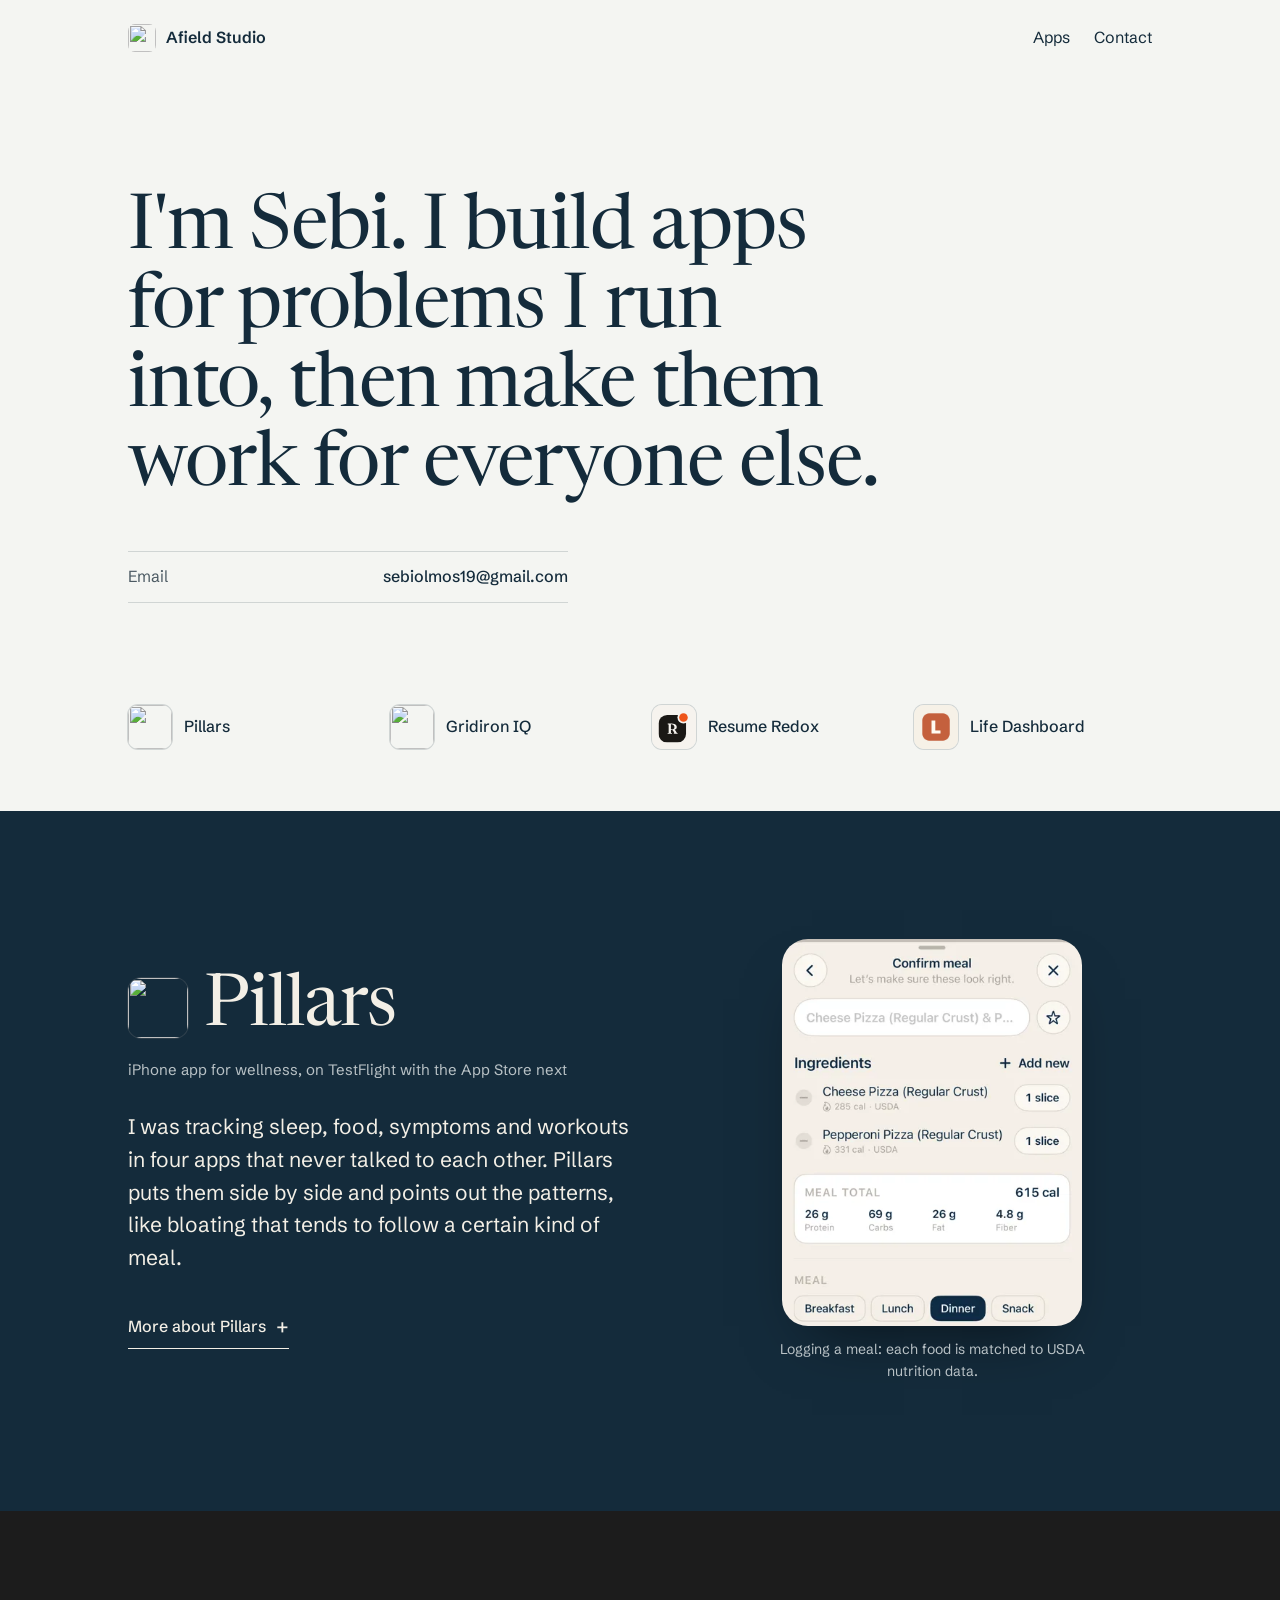
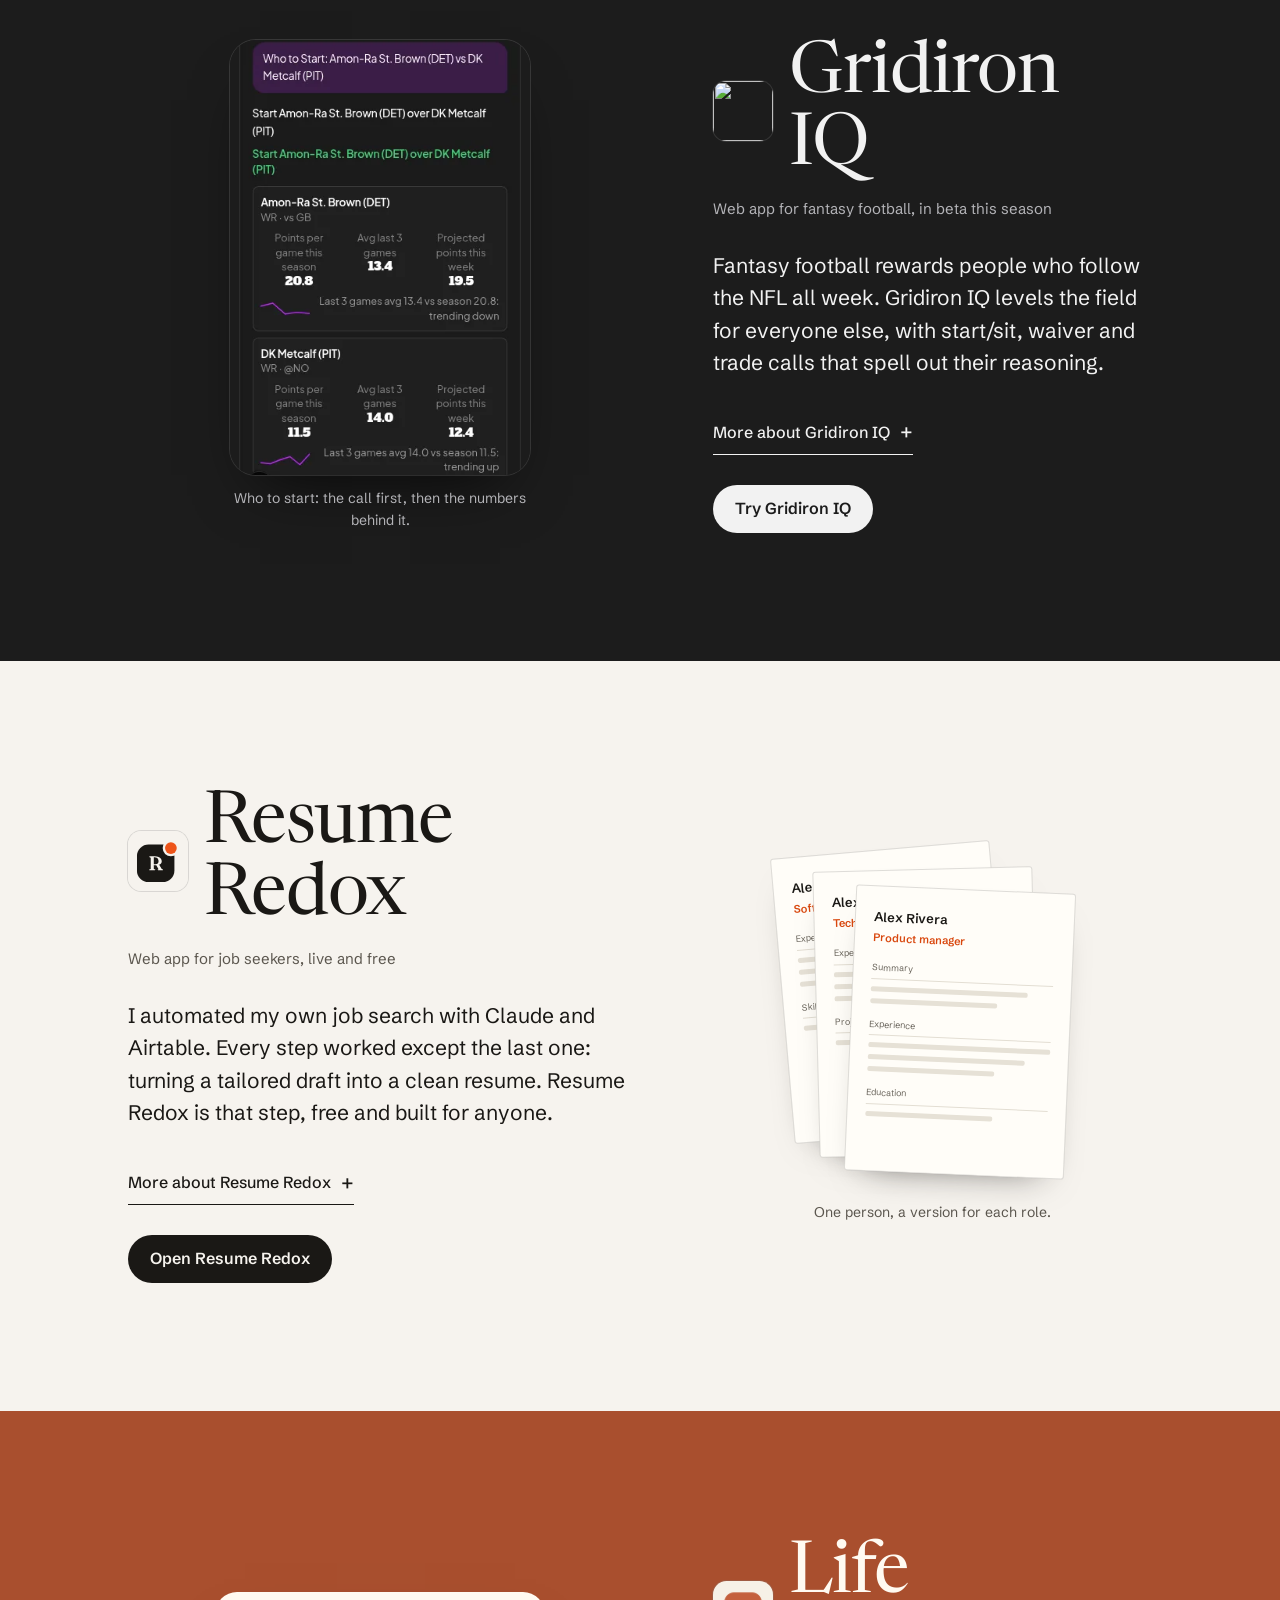
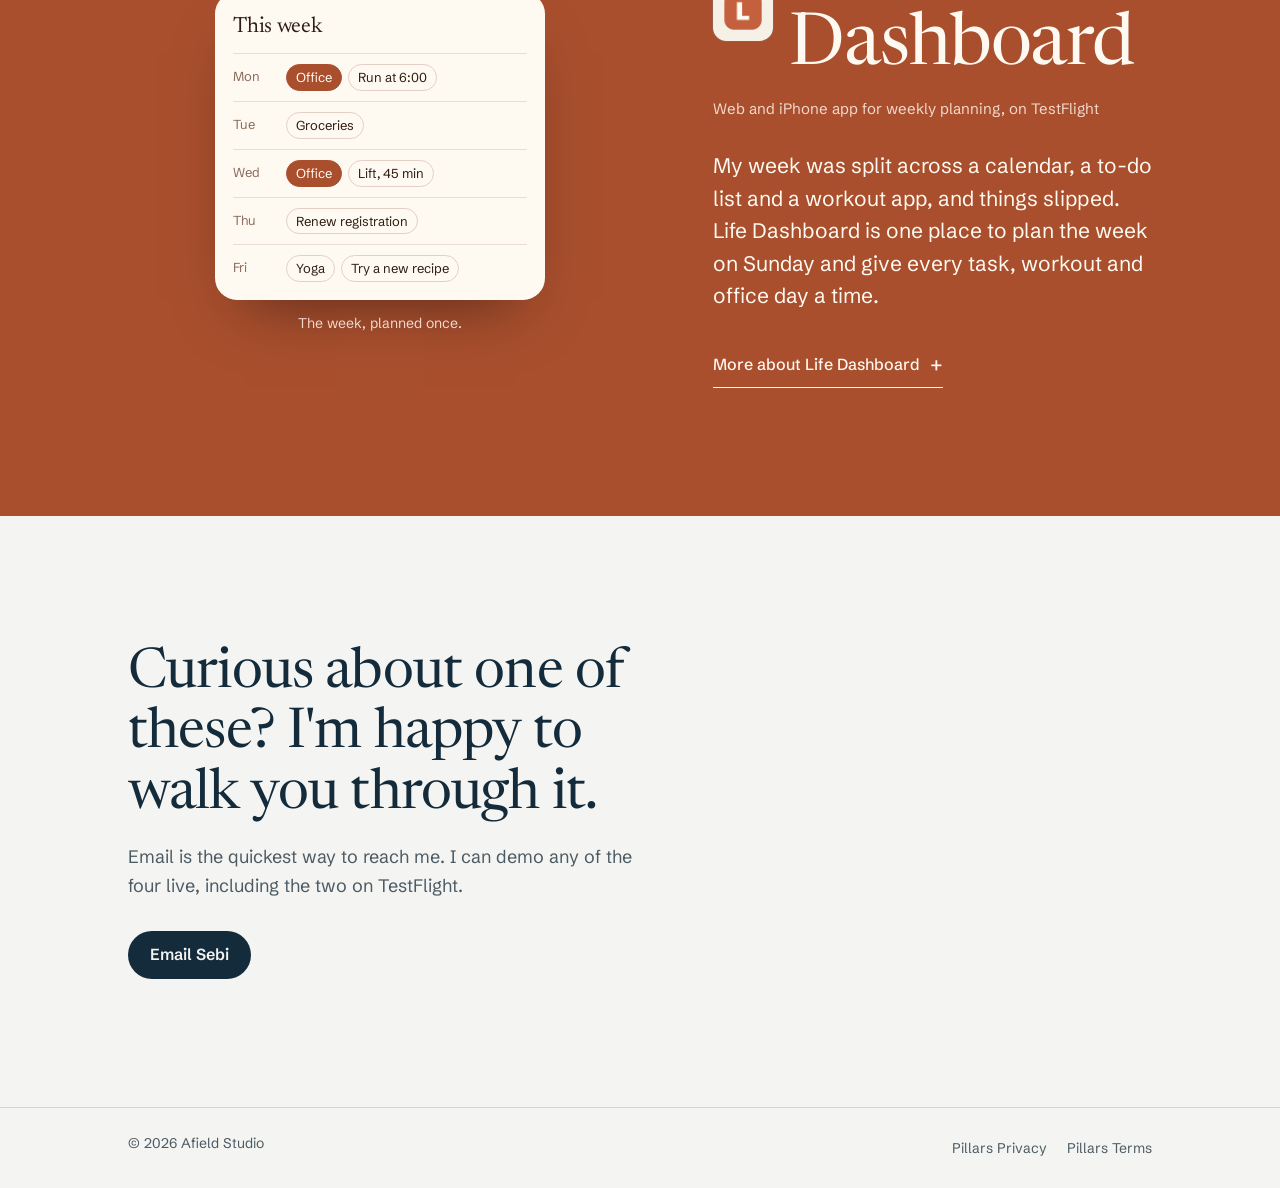
==== commit 5d0e37e8: "Remove the desktop homepage design Reverts e828c3a. The desktop look was not a fit; the homepage goe" ====
--- a/index.html
+++ b/index.html
@@ -5,7 +5,7 @@
 <meta name="viewport" content="width=device-width, initial-scale=1, viewport-fit=cover" />
 <title>Afield Studio · Apps by Sebi Olmos</title>
 <meta name="description" content="Afield Studio: Pillars, Gridiron IQ, Resume Redox, and Life Dashboard, apps by Sebi Olmos for problems in everyday life." />
-<meta name="theme-color" content="#e9ecdf" media="(prefers-color-scheme: light)" />
+<meta name="theme-color" content="#f4f5f2" media="(prefers-color-scheme: light)" />
 <meta name="theme-color" content="#0f1a21" media="(prefers-color-scheme: dark)" />
 <meta property="og:title" content="Afield Studio" />
 <meta property="og:description" content="Apps for problems I run into: Pillars, Gridiron IQ, Resume Redox, and Life Dashboard." />
@@ -14,213 +14,157 @@
 <link rel="apple-touch-icon" href="apple-touch-icon.png" />
 <link rel="preconnect" href="https://fonts.googleapis.com" />
 <link rel="preconnect" href="https://fonts.gstatic.com" crossorigin />
-<link href="https://fonts.googleapis.com/css2?family=Newsreader:opsz,wght@6..72,400;6..72,500&family=Schibsted+Grotesk:wght@400;500;600&family=Caveat:wght@500&display=swap" rel="stylesheet" />
+<link href="https://fonts.googleapis.com/css2?family=Newsreader:opsz,wght@6..72,400;6..72,500&family=Schibsted+Grotesk:wght@400;500;600&display=swap" rel="stylesheet" />
 <link rel="stylesheet" href="assets/css/home.css" />
-<noscript><style>.win { display: block !important; position: static !important; margin: 16px auto; transform: none !important; } .desktop { height: auto !important; overflow: visible !important; }</style></noscript>
 </head>
 <body>
-<a class="skip" href="#about-win">Skip to content</a>
+<a class="skip" href="#main">Skip to content</a>
 
-<header class="menubar">
-  <a class="brand" href="./" aria-label="Afield Studio, home"><img src="assets/img/afield-icon.svg" alt="" width="20" height="20" />Afield Studio</a>
-  <nav class="menu" aria-label="Open a window">
-    <button type="button" data-open="about-win">About</button>
-    <button type="button" data-open="contact-win">Contact</button>
-  </nav>
-  <time class="clock" id="clock" aria-live="off"></time>
-</header>
+<header class="top"><div class="wrap">
+  <a class="mark" href="./" aria-label="Afield Studio, home"><img src="assets/img/afield-icon.svg" alt="" width="28" height="28" />Afield Studio</a>
+  <nav aria-label="Primary"><a href="#apps">Apps</a><a href="#contact">Contact</a></nav>
+</div></header>
 
-<main class="desktop" id="desktop">
-  <div class="hills" aria-hidden="true">
-    <svg viewBox="0 0 1440 420" preserveAspectRatio="none"><path class="h1" d="M0 220 C 240 120 460 150 720 210 S 1200 140 1440 190 V420 H0Z"/><path class="h2" d="M0 290 C 300 220 560 250 820 300 S 1240 250 1440 280 V420 H0Z"/><path class="h3" d="M0 360 C 260 320 600 330 900 370 S 1280 340 1440 360 V420 H0Z"/></svg>
+<main id="main">
+<section class="about wrap" id="about" aria-labelledby="about-title">
+  <h1 id="about-title">I'm Sebi. I build apps for problems I run into, then make them work for everyone else.</h1>
+  <div class="reach">
+    <a href="mailto:sebiolmos19@gmail.com"><span>Email</span><b>sebiolmos19@gmail.com</b></a>
   </div>
+</section>
 
-  <ul class="icons" aria-label="Apps and folders">
-    <li><button class="icon" type="button" data-open="pillars-win"><img src="assets/img/pillars-icon.png" alt="" width="64" height="64" /><span>Pillars</span></button></li>
-    <li><button class="icon" type="button" data-open="gridiron-win"><img src="assets/img/gridiron-iq-icon.png" alt="" width="64" height="64" /><span>Gridiron IQ</span></button></li>
-    <li><button class="icon" type="button" data-open="redox-win"><img src="assets/img/resume-redox-icon.svg" alt="" width="64" height="64" /><span>Resume Redox</span></button></li>
-    <li><button class="icon" type="button" data-open="life-win"><img src="assets/img/life-dashboard-icon.png" alt="" width="64" height="64" /><span>Life Dashboard</span></button></li>
-    <li><button class="icon" type="button" data-open="about-win"><span class="glyph note-glyph" aria-hidden="true"><i></i><i></i><i></i></span><span>About Sebi</span></button></li>
-    <li><button class="icon" type="button" data-open="contact-win"><span class="glyph mail-glyph" aria-hidden="true"><svg viewBox="0 0 56 56"><rect x="11" y="16" width="34" height="24" rx="3" fill="none" stroke="#142b3b" stroke-width="2.4"/><path d="M12 18 L28 30 L44 18" fill="none" stroke="#142b3b" stroke-width="2.4" stroke-linejoin="round"/></svg></span><span>Contact</span></button></li>
-    <li><button class="icon" type="button" data-open="legal-win"><span class="glyph folder-glyph" aria-hidden="true"></span><span>Legal</span></button></li>
-  </ul>
+<nav class="apps-index wrap" id="apps" aria-label="Apps">
+  <a href="#pillars"><img src="assets/img/pillars-icon.png" alt="" width="44" height="44" /><span>Pillars</span></a>
+  <a href="#gridiron-iq"><img src="assets/img/gridiron-iq-icon.png" alt="" width="44" height="44" /><span>Gridiron IQ</span></a>
+  <a href="#resume-redox"><img src="assets/img/resume-redox-icon.svg" alt="" width="44" height="44" /><span>Resume Redox</span></a>
+  <a href="#life-dashboard"><img src="assets/img/life-dashboard-icon.png" alt="" width="44" height="44" /><span>Life Dashboard</span></a>
+</nav>
 
-  <p class="sticky" aria-hidden="true"><span class="on-desk">Click an app to open it.<br />Drag things around, it's fine.</span><span class="on-phone">Tap an app to open it.</span></p>
-
-  <!-- About -->
-  <section class="win" id="about-win" role="dialog" aria-labelledby="about-title" data-x="0.34" data-y="0.12" hidden>
-    <header class="bar"><span class="bar-title">About Sebi</span><button class="close" type="button" aria-label="Close About Sebi">×</button></header>
-    <div class="body about">
-      <h1 id="about-title">I'm Sebi. I build apps for problems I run into, then make them work for everyone else.</h1>
-      <p>Four apps live on this desktop. Open one to see why I built it and what it does.</p>
-      <div class="quick">
-        <button type="button" data-open="pillars-win"><img src="assets/img/pillars-icon.png" alt="" width="36" height="36" />Pillars</button>
-        <button type="button" data-open="gridiron-win"><img src="assets/img/gridiron-iq-icon.png" alt="" width="36" height="36" />Gridiron IQ</button>
-        <button type="button" data-open="redox-win"><img src="assets/img/resume-redox-icon.svg" alt="" width="36" height="36" />Resume Redox</button>
-        <button type="button" data-open="life-win"><img src="assets/img/life-dashboard-icon.png" alt="" width="36" height="36" />Life Dashboard</button>
-      </div>
-    </div>
-  </section>
-
-  <!-- Pillars -->
-  <section class="win app-win" id="pillars-win" role="dialog" aria-labelledby="pillars-title" hidden>
-    <header class="bar"><span class="bar-title">Pillars</span><button class="close" type="button" aria-label="Close Pillars">×</button></header>
-    <div class="body">
-      <div class="app-head"><img src="assets/img/pillars-icon.png" alt="" width="56" height="56" /><div><h2 id="pillars-title">Pillars</h2><p class="status">iPhone app for wellness, on TestFlight with the App Store next</p></div></div>
-      <div class="tabs" role="tablist" aria-label="Pillars">
-        <button role="tab" type="button" aria-selected="true" aria-controls="pillars-story" id="pillars-t1">Story</button>
-        <button role="tab" type="button" aria-selected="false" aria-controls="pillars-features" id="pillars-t2" tabindex="-1">Features</button>
-        <button role="tab" type="button" aria-selected="false" aria-controls="pillars-numbers" id="pillars-t3" tabindex="-1">Numbers</button>
-      </div>
-      <div class="panel split" role="tabpanel" id="pillars-story" aria-labelledby="pillars-t1">
-        <p class="why">I was tracking sleep, food, symptoms and workouts in four apps that never talked to each other. Pillars puts them side by side and points out the patterns, like bloating that tends to follow a certain kind of meal.</p>
-        <img class="shot" src="assets/img/pillars-screen.webp" alt="Pillars Confirm meal screen showing two slices of pizza, 615 calories, with protein, carbs, fat and fiber" width="414" height="534" loading="lazy" />
-      </div>
-      <div class="panel" role="tabpanel" id="pillars-features" aria-labelledby="pillars-t2" hidden>
+<section class="app pillars" id="pillars" aria-labelledby="pillars-title"><div class="wrap">
+  <div class="text">
+    <div class="app-id"><img src="assets/img/pillars-icon.png" alt="" width="60" height="60" /><h2 id="pillars-title">Pillars</h2></div>
+    <p class="status">iPhone app for wellness, on TestFlight with the App Store next</p>
+    <p class="why">I was tracking sleep, food, symptoms and workouts in four apps that never talked to each other. Pillars puts them side by side and points out the patterns, like bloating that tends to follow a certain kind of meal.</p>
+    <details>
+      <summary>More about Pillars</summary>
+      <div class="more">
         <ul>
           <li>Reads sleep, workouts and heart data from Apple Health, without ever writing to it.</li>
           <li>Log a meal by describing it or taking a photo; on-device AI turns it into foods and portions.</li>
-          <li>Link symptoms to meals and see which patterns keep showing up.</li>
           <li>Code writes every number and health statement. Apple's on-device model only picks and titles the findings.</li>
         </ul>
-      </div>
-      <div class="panel" role="tabpanel" id="pillars-numbers" aria-labelledby="pillars-t3" hidden>
         <div class="facts">
           <div><b>0</b><span>servers or accounts; data stays on the phone</span></div>
           <div><b>5,400</b><span>foods searchable offline</span></div>
-          <div><b>0</b><span>writes to Apple Health</span></div>
         </div>
       </div>
-    </div>
-  </section>
+    </details>
+  </div>
+  <figure class="visual">
+    <img class="shot" src="assets/img/pillars-screen.webp" alt="Pillars Confirm meal screen showing two slices of pizza, 615 calories, with protein, carbs, fat and fiber" width="414" height="534" loading="lazy" />
+    <figcaption>Logging a meal: each food is matched to USDA nutrition data.</figcaption>
+  </figure>
+</div></section>
 
-  <!-- Gridiron IQ -->
-  <section class="win app-win" id="gridiron-win" role="dialog" aria-labelledby="giq-title" hidden>
-    <header class="bar"><span class="bar-title">Gridiron IQ</span><button class="close" type="button" aria-label="Close Gridiron IQ">×</button></header>
-    <div class="body">
-      <div class="app-head"><img src="assets/img/gridiron-iq-icon.png" alt="" width="56" height="56" /><div><h2 id="giq-title">Gridiron IQ</h2><p class="status">Web app for fantasy football, in beta this season</p></div></div>
-      <div class="tabs" role="tablist" aria-label="Gridiron IQ">
-        <button role="tab" type="button" aria-selected="true" aria-controls="giq-story" id="giq-t1">Story</button>
-        <button role="tab" type="button" aria-selected="false" aria-controls="giq-features" id="giq-t2" tabindex="-1">Features</button>
-        <button role="tab" type="button" aria-selected="false" aria-controls="giq-numbers" id="giq-t3" tabindex="-1">Numbers</button>
-      </div>
-      <div class="panel split" role="tabpanel" id="giq-story" aria-labelledby="giq-t1">
-        <div>
-          <p class="why">Fantasy football rewards people who follow the NFL all week. Gridiron IQ levels the field for everyone else, with start/sit, waiver and trade calls that spell out their reasoning.</p>
-          <a class="btn" href="https://fantasyfootballoptimizer-kappa.vercel.app" rel="noopener">Try Gridiron IQ</a>
-        </div>
-        <img class="shot dark" src="assets/img/gridiron-iq-screen.webp" alt="Gridiron IQ recommending Amon-Ra St. Brown over DK Metcalf, with points per game, recent average and projection for each" width="384" height="557" loading="lazy" />
-      </div>
-      <div class="panel" role="tabpanel" id="giq-features" aria-labelledby="giq-t2" hidden>
+<section class="app giq flip" id="gridiron-iq" aria-labelledby="giq-title"><div class="wrap">
+  <div class="text">
+    <div class="app-id"><img src="assets/img/gridiron-iq-icon.png" alt="" width="60" height="60" /><h2 id="giq-title">Gridiron IQ</h2></div>
+    <p class="status">Web app for fantasy football, in beta this season</p>
+    <p class="why">Fantasy football rewards people who follow the NFL all week. Gridiron IQ levels the field for everyone else, with start/sit, waiver and trade calls that spell out their reasoning.</p>
+    <details>
+      <summary>More about Gridiron IQ</summary>
+      <div class="more">
         <ul>
           <li>Works with ESPN and Sleeper leagues, or with no league at all.</li>
-          <li>Ask in plain English: who to start, who to pick up, whether a trade is fair.</li>
           <li>Every number in an answer comes from real data, never from the model's memory.</li>
+          <li>Tested with 50 questions about fictional players, so the model couldn't answer from memory.</li>
         </ul>
-      </div>
-      <div class="panel" role="tabpanel" id="giq-numbers" aria-labelledby="giq-t3" hidden>
-        <p class="small">From a 50-question test using fictional players, so the AI couldn't answer from memory:</p>
         <div class="facts">
           <div><b>98%</b><span>of graded runs used the right data</span></div>
           <div><b>0</b><span>invented stats on review</span></div>
           <div><b>2.5 s</b><span>typical reply</span></div>
         </div>
       </div>
+    </details>
+    <a class="cta" href="https://fantasyfootballoptimizer-kappa.vercel.app" rel="noopener">Try Gridiron IQ</a>
+  </div>
+  <figure class="visual">
+    <img class="shot" src="assets/img/gridiron-iq-screen.webp" alt="Gridiron IQ recommending Amon-Ra St. Brown over DK Metcalf, with points per game, recent average and projection for each" width="384" height="557" loading="lazy" />
+    <figcaption>Who to start: the call first, then the numbers behind it.</figcaption>
+  </figure>
+</div></section>
+
+<section class="app redox" id="resume-redox" aria-labelledby="redox-title"><div class="wrap">
+  <div class="text">
+    <div class="app-id"><img src="assets/img/resume-redox-icon.svg" alt="" width="60" height="60" /><h2 id="redox-title">Resume Redox</h2></div>
+    <p class="status">Web app for job seekers, live and free</p>
+    <p class="why">I automated my own job search with Claude and Airtable. Every step worked except the last one: turning a tailored draft into a clean resume. Resume Redox is that step, free and built for anyone.</p>
+    <details>
+      <summary>More about Resume Redox</summary>
+      <div class="more">
+        <p>How my automation works:</p>
+        <ol>
+          <li>A daily search finds roles and scores how well each fits.</li>
+          <li>I choose which ones to pursue.</li>
+          <li>AI matches each requirement to my verified experience and asks me about gaps instead of making things up.</li>
+          <li>The draft goes into Resume Redox to become the final resume.</li>
+        </ol>
+        <p>Today Resume Redox gives you unlimited resumes, import from PDF or Word, a job-posting keyword check, and free PDF, Word and text downloads. Next is a connector so your own AI can tailor and save drafts straight into it.</p>
+      </div>
+    </details>
+    <a class="cta" href="https://resume-redox.vercel.app" rel="noopener">Open Resume Redox</a>
+  </div>
+  <figure class="visual" aria-hidden="true">
+    <div class="stack">
+      <div class="sheet"><div class="nm">Alex Rivera</div><div class="role">Software engineer</div><div class="h">Experience</div><div class="ln"></div><div class="ln m"></div><div class="ln s"></div><div class="h">Skills</div><div class="ln m"></div></div>
+      <div class="sheet"><div class="nm">Alex Rivera</div><div class="role">Technical program manager</div><div class="h">Experience</div><div class="ln"></div><div class="ln s"></div><div class="ln m"></div><div class="h">Projects</div><div class="ln"></div></div>
+      <div class="sheet"><div class="nm">Alex Rivera</div><div class="role">Product manager</div><div class="h">Summary</div><div class="ln m"></div><div class="ln s"></div><div class="h">Experience</div><div class="ln"></div><div class="ln m"></div><div class="ln s"></div><div class="h">Education</div><div class="ln s"></div></div>
     </div>
-  </section>
+    <figcaption>One person, a version for each role.</figcaption>
+  </figure>
+</div></section>
 
-  <!-- Resume Redox -->
-  <section class="win app-win" id="redox-win" role="dialog" aria-labelledby="redox-title" hidden>
-    <header class="bar"><span class="bar-title">Resume Redox</span><button class="close" type="button" aria-label="Close Resume Redox">×</button></header>
-    <div class="body">
-      <div class="app-head"><img src="assets/img/resume-redox-icon.svg" alt="" width="56" height="56" /><div><h2 id="redox-title">Resume Redox</h2><p class="status">Web app for job seekers, live and free</p></div></div>
-      <div class="tabs" role="tablist" aria-label="Resume Redox">
-        <button role="tab" type="button" aria-selected="true" aria-controls="redox-story" id="redox-t1">Story</button>
-        <button role="tab" type="button" aria-selected="false" aria-controls="redox-features" id="redox-t2" tabindex="-1">Features</button>
-        <button role="tab" type="button" aria-selected="false" aria-controls="redox-next" id="redox-t3" tabindex="-1">What's next</button>
-      </div>
-      <div class="panel" role="tabpanel" id="redox-story" aria-labelledby="redox-t1">
-        <p class="why">I automated my own job search with Claude and Airtable. Every step worked except the last one: turning a tailored draft into a clean resume. Resume Redox is that step, free and built for anyone.</p>
-        <ol class="steps">
-          <li><b>Find</b><span>A daily search scores roles for fit</span></li>
-          <li><b>Pick</b><span>I choose which to pursue</span></li>
-          <li><b>Tailor</b><span>AI matches the posting to real experience</span></li>
-          <li class="here"><b>Format</b><span>Resume Redox</span></li>
-        </ol>
-        <a class="btn" href="https://resume-redox.vercel.app" rel="noopener">Open Resume Redox</a>
-      </div>
-      <div class="panel" role="tabpanel" id="redox-features" aria-labelledby="redox-t2" hidden>
-        <ul>
-          <li>Unlimited resumes; duplicate one and tailor it for each posting.</li>
-          <li>Import an existing PDF or Word resume.</li>
-          <li>Paste a job posting to see which key terms you cover.</li>
-          <li>Free PDF, Word and text downloads. No account, no watermark.</li>
-        </ul>
-      </div>
-      <div class="panel" role="tabpanel" id="redox-next" aria-labelledby="redox-t3" hidden>
-        <p>A connector so the AI you already use, like Claude or ChatGPT, can tailor your resume and save the draft straight into Resume Redox, ready to download.</p>
-      </div>
-    </div>
-  </section>
-
-  <!-- Life Dashboard -->
-  <section class="win app-win" id="life-win" role="dialog" aria-labelledby="life-title" hidden>
-    <header class="bar"><span class="bar-title">Life Dashboard</span><button class="close" type="button" aria-label="Close Life Dashboard">×</button></header>
-    <div class="body">
-      <div class="app-head"><img src="assets/img/life-dashboard-icon.png" alt="" width="56" height="56" /><div><h2 id="life-title">Life Dashboard</h2><p class="status">Web and iPhone app for planning, on TestFlight</p></div></div>
-      <div class="tabs" role="tablist" aria-label="Life Dashboard">
-        <button role="tab" type="button" aria-selected="true" aria-controls="life-story" id="life-t1">Story</button>
-        <button role="tab" type="button" aria-selected="false" aria-controls="life-features" id="life-t2" tabindex="-1">Features</button>
-        <button role="tab" type="button" aria-selected="false" aria-controls="life-next" id="life-t3" tabindex="-1">What's next</button>
-      </div>
-      <div class="panel split" role="tabpanel" id="life-story" aria-labelledby="life-t1">
-        <p class="why">My week was split across a calendar, a to-do list and a workout app, and things slipped. Life Dashboard is one place to plan the week on Sunday and give every task, workout and office day a time.</p>
-        <div class="week" aria-hidden="true">
-          <b>This week</b>
-          <div><span>Mon</span><i class="o">Office</i><i>Run 6:00</i></div>
-          <div><span>Tue</span><i>Groceries</i></div>
-          <div><span>Wed</span><i class="o">Office</i><i>Lift</i></div>
-          <div><span>Thu</span><i>Renew registration</i></div>
-          <div><span>Fri</span><i>Yoga</i><i>New recipe</i></div>
-        </div>
-      </div>
-      <div class="panel" role="tabpanel" id="life-features" aria-labelledby="life-t2" hidden>
+<section class="app life flip" id="life-dashboard" aria-labelledby="life-title"><div class="wrap">
+  <div class="text">
+    <div class="app-id"><img src="assets/img/life-dashboard-icon.png" alt="" width="60" height="60" /><h2 id="life-title">Life Dashboard</h2></div>
+    <p class="status">Web and iPhone app for weekly planning, on TestFlight</p>
+    <p class="why">My week was split across a calendar, a to-do list and a workout app, and things slipped. Life Dashboard is one place to plan the week on Sunday and give every task, workout and office day a time.</p>
+    <details>
+      <summary>More about Life Dashboard</summary>
+      <div class="more">
         <ul>
           <li>A Sunday plan walks through office days, tasks, groceries, workouts and goals.</li>
           <li>Drag things into time blocks; Today shows what's next each morning.</li>
-          <li>The web app and the iPhone app share one account and update each other live.</li>
+          <li>The web app and the native iPhone app share one account and update each other live.</li>
         </ul>
+        <p>Next, an AI assistant that plans the week with you. Life Dashboard already holds the structured week an assistant needs.</p>
       </div>
-      <div class="panel" role="tabpanel" id="life-next" aria-labelledby="life-t3" hidden>
-        <p>An AI assistant that plans the week with you. Life Dashboard already holds the structured week an assistant needs to act on.</p>
-      </div>
+    </details>
+  </div>
+  <figure class="visual" aria-hidden="true">
+    <div class="week">
+      <h3>This week</h3>
+      <div class="day"><span>Mon</span><div class="chips"><span class="chip o">Office</span><span class="chip">Run at 6:00</span></div></div>
+      <div class="day"><span>Tue</span><div class="chips"><span class="chip">Groceries</span></div></div>
+      <div class="day"><span>Wed</span><div class="chips"><span class="chip o">Office</span><span class="chip">Lift, 45 min</span></div></div>
+      <div class="day"><span>Thu</span><div class="chips"><span class="chip">Renew registration</span></div></div>
+      <div class="day"><span>Fri</span><div class="chips"><span class="chip">Yoga</span><span class="chip">Try a new recipe</span></div></div>
     </div>
-  </section>
+    <figcaption>The week, planned once.</figcaption>
+  </figure>
+</div></section>
 
-  <!-- Contact -->
-  <section class="win small-win" id="contact-win" role="dialog" aria-labelledby="contact-title" hidden>
-    <header class="bar"><span class="bar-title">Contact</span><button class="close" type="button" aria-label="Close Contact">×</button></header>
-    <div class="body">
-      <h2 id="contact-title">Curious about one of these?</h2>
-      <p>I'm happy to walk you through any of them live, including the two on TestFlight.</p>
-      <a class="btn" href="mailto:sebiolmos19@gmail.com">Email sebiolmos19@gmail.com</a>
-    </div>
-  </section>
+<section class="close wrap" id="contact" aria-labelledby="close-title">
+  <h2 id="close-title">Curious about one of these? I'm happy to walk you through it.</h2>
+  <p>Email is the quickest way to reach me. I can demo any of the four live, including the two on TestFlight.</p>
+  <a class="cta" href="mailto:sebiolmos19@gmail.com">Email Sebi</a>
+</section>
+</main>
 
-  <!-- Legal -->
-  <section class="win small-win" id="legal-win" role="dialog" aria-labelledby="legal-title" hidden>
-    <header class="bar"><span class="bar-title">Legal</span><button class="close" type="button" aria-label="Close Legal">×</button></header>
-    <div class="body">
-      <h2 id="legal-title">Legal</h2>
-      <ul class="files">
-        <li><a href="pillars/privacy/">Pillars Privacy Policy</a></li>
-        <li><a href="pillars/terms/">Pillars Terms of Use</a></li>
-      </ul>
-      <p class="small">© <span data-year>2026</span> Afield Studio</p>
-    </div>
-  </section>
-</main>
+<footer><div class="wrap">
+  <span>© <span data-year>2026</span> Afield Studio</span>
+  <nav aria-label="Legal"><a href="pillars/privacy/">Pillars Privacy</a><a href="pillars/terms/">Pillars Terms</a></nav>
+</div></footer>
 <script src="assets/js/main.js"></script>
-<script src="assets/js/desktop.js"></script>
 </body>
 </html>
--- a/assets/css/home.css
+++ b/assets/css/home.css
@@ -1,164 +1,135 @@
-/* Afield Studio homepage: a small desktop. Apps are icons on a field; each opens in a window you can drag.
-   On phones it becomes a home screen and windows open full screen. Legal pages use site.css. */
+/* Afield Studio homepage: a short intro, then one full-width band per app in that app's own icon colors.
+   Legal pages use site.css; this file is the homepage only. */
 :root {
-  --sky: #e9ecdf;
-  --hill-1: #c9d3bf;
-  --hill-2: #a4b3a0;
-  --hill-3: #7f9479;
+  --paper: #f4f5f2;
   --ink: #142b3b;
   --ink-2: #4c5a63;
-  --win: #fbfaf6;
-  --win-2: #f1efe7;
-  --bar: #142b3b;
-  --bar-ink: #f3efe6;
-  --rule: rgba(20, 43, 59, .14);
-  --shadow: 0 1px 0 rgba(20, 43, 59, .08), 0 24px 60px -20px rgba(20, 43, 59, .45);
-  --sticky: #f6e7a1;
+  --rule: rgba(20, 43, 59, .16);
+  /* Band palettes come from each app's icon and stay the same in light and dark mode. */
+  --pillars-bg: #142b3b; --pillars-fg: #f3efe6; --pillars-soft: #b9c2c6;
+  --giq-bg: #1c1c1c; --giq-fg: #f2f2f2; --giq-soft: #b4b4b8;
+  --redox-bg: #f6f3ee; --redox-fg: #1a1815; --redox-soft: #5b564e; --redox-acc: #d9480f;
+  --life-bg: #a94f2e; --life-fg: #fffaf1; --life-soft: #f3d9cc;
   --serif: "Newsreader", "Iowan Old Style", Georgia, serif;
   --sans: "Schibsted Grotesk", "Helvetica Neue", Arial, sans-serif;
-  --hand: "Caveat", "Bradley Hand", cursive;
   color-scheme: light;
 }
 @media (prefers-color-scheme: dark) {
-  :root {
-    --sky: #0f1a21; --hill-1: #1a2c33; --hill-2: #22393d; --hill-3: #2c4744;
-    --ink: #eef0ec; --ink-2: #a6b0b5; --win: #17242c; --win-2: #1e2e37; --bar: #0b141a; --bar-ink: #eef0ec;
-    --rule: rgba(238, 240, 236, .14); --shadow: 0 1px 0 rgba(0, 0, 0, .3), 0 24px 60px -20px rgba(0, 0, 0, .8);
-    --sticky: #d9c873;
-    color-scheme: dark;
-  }
+  :root { --paper: #0f1a21; --ink: #eef0ec; --ink-2: #a6b0b5; --rule: rgba(238, 240, 236, .16); color-scheme: dark; }
 }
 
 *, *::before, *::after { box-sizing: border-box; }
-html, body { height: 100%; }
-body { margin: 0; background: var(--sky); color: var(--ink); font-family: var(--sans); font-size: 16px; line-height: 1.55; -webkit-font-smoothing: antialiased; }
+html { scroll-behavior: smooth; }
+body { margin: 0; background: var(--paper); color: var(--ink); font-family: var(--sans); font-size: 18px; line-height: 1.6; -webkit-font-smoothing: antialiased; }
 img { display: block; max-width: 100%; height: auto; }
 a { color: inherit; }
-button { font: inherit; color: inherit; }
-:focus-visible { outline: 2px solid var(--ink); outline-offset: 3px; border-radius: 4px; }
-h1, h2 { font-family: var(--serif); font-weight: 400; margin: 0; letter-spacing: -.015em; text-wrap: balance; color: var(--ink); }
+:focus-visible { outline: 2px solid currentColor; outline-offset: 4px; border-radius: 2px; }
+h1, h2, h3 { font-family: var(--serif); font-weight: 400; margin: 0; letter-spacing: -.015em; text-wrap: balance; }
 p { margin: 0; }
-.skip { position: absolute; left: 12px; top: -60px; z-index: 1000; background: var(--ink); color: var(--sky); padding: 8px 14px; text-decoration: none; font-size: 14px; }
-.skip:focus { top: 8px; }
+.wrap { max-width: 1120px; margin: 0 auto; padding-left: max(20px, env(safe-area-inset-left, 0px)); padding-right: max(20px, env(safe-area-inset-right, 0px)); }
+@media (min-width: 760px) { .wrap { padding-left: max(48px, env(safe-area-inset-left, 0px)); padding-right: max(48px, env(safe-area-inset-right, 0px)); } }
+.skip { position: absolute; left: 20px; top: -60px; z-index: 20; background: var(--ink); color: var(--paper); padding: 8px 14px; text-decoration: none; font-size: 14px; }
+.skip:focus { top: 12px; }
 
-/* Menu bar */
-.menubar { position: relative; z-index: 500; display: flex; align-items: center; gap: 18px; height: 40px; padding-left: max(14px, env(safe-area-inset-left, 0px)); padding-right: max(14px, env(safe-area-inset-right, 0px)); background: color-mix(in srgb, var(--win) 82%, transparent); backdrop-filter: blur(10px); border-bottom: 1px solid var(--rule); font-size: 14px; }
-.brand { display: inline-flex; align-items: center; gap: 8px; font-weight: 600; text-decoration: none; }
-.brand img { width: 20px; height: 20px; border-radius: 5px; }
-.menu { display: flex; gap: 4px; }
-.menu button { background: none; border: 0; padding: 4px 10px; min-height: 32px; border-radius: 6px; cursor: pointer; }
-.menu button:hover { background: var(--rule); }
-.clock { margin-left: auto; font-variant-numeric: tabular-nums; color: var(--ink-2); white-space: nowrap; }
+/* Header */
+.top .wrap { display: flex; justify-content: space-between; align-items: center; gap: 16px; min-height: 76px; }
+.mark { display: inline-flex; align-items: center; gap: 10px; text-decoration: none; font-weight: 600; font-size: 16px; }
+.mark img { width: 28px; height: 28px; border-radius: 7px; }
+.top nav { display: flex; gap: 24px; font-size: 16px; }
+.top nav a { text-decoration: none; min-height: 44px; display: inline-flex; align-items: center; }
+.top nav a:hover { text-decoration: underline; text-underline-offset: 6px; }
 
-/* Desktop */
-.desktop { position: relative; height: calc(100% - 40px); overflow: hidden; }
-.hills { position: absolute; inset: auto 0 0 0; height: 46%; pointer-events: none; }
-.hills svg { width: 100%; height: 100%; display: block; }
-.hills .h1 { fill: var(--hill-1); } .hills .h2 { fill: var(--hill-2); } .hills .h3 { fill: var(--hill-3); }
+/* Intro */
+.about { padding-block: clamp(48px, 9vw, 120px) clamp(48px, 7vw, 88px); }
+.about h1 { font-size: clamp(38px, 6.2vw, 76px); line-height: 1.04; max-width: 17ch; }
+.reach { margin-top: clamp(28px, 4vw, 44px); max-width: 440px; border-top: 1px solid var(--rule); font-size: 16px; }
+.reach a { display: flex; justify-content: space-between; gap: 16px; min-height: 48px; align-items: center; padding: 12px 0; border-bottom: 1px solid var(--rule); text-decoration: none; }
+.reach span { color: var(--ink-2); }
+.reach b { font-weight: 500; overflow-wrap: anywhere; text-align: right; }
+.reach a:hover b { text-decoration: underline; text-underline-offset: 5px; }
 
-.icons { list-style: none; margin: 0; padding: 20px max(16px, env(safe-area-inset-left, 0px)); display: grid; grid-auto-flow: column; grid-template-rows: repeat(auto-fill, 104px); gap: 6px 8px; height: 100%; width: max-content; position: relative; z-index: 1; }
-.icon { position: relative; width: 96px; min-height: 98px; display: grid; justify-items: center; align-content: start; gap: 6px; padding: 8px 4px; background: none; border: 0; border-radius: 10px; cursor: pointer; touch-action: none; user-select: none; -webkit-user-select: none; }
-.icon img, .glyph { width: 56px; height: 56px; border-radius: 22.5%; box-shadow: 0 0 0 1px var(--rule), 0 8px 18px -10px rgba(20, 43, 59, .6); pointer-events: none; }
-.icon span:last-child { font-size: 13px; font-weight: 500; line-height: 1.2; text-align: center; padding: 1px 6px; border-radius: 4px; background: color-mix(in srgb, var(--win) 70%, transparent); }
-.icon:hover span:last-child, .icon.is-selected span:last-child { background: var(--ink); color: var(--win); }
-.icon.is-dragging { z-index: 400; cursor: grabbing; }
-.icon.is-dragging img, .icon.is-dragging .glyph { transform: scale(1.06); }
+/* App index */
+.apps-index { display: grid; grid-template-columns: repeat(2, minmax(0, 1fr)); gap: 12px 24px; padding-block: 8px 56px; }
+@media (min-width: 760px) { .apps-index { grid-template-columns: repeat(4, minmax(0, 1fr)); } }
+.apps-index a { display: flex; align-items: center; gap: 12px; text-decoration: none; font-size: 16px; font-weight: 500; min-height: 56px; }
+.apps-index img { width: 44px; height: 44px; border-radius: 22.5%; box-shadow: 0 0 0 1px var(--rule); flex: none; }
+.apps-index a:hover span { text-decoration: underline; text-underline-offset: 5px; }
 
-/* Drawn glyphs for the non-app icons */
-.glyph { display: block; position: relative; background: var(--win); }
-.note-glyph { background: #fffdf3; display: grid; align-content: center; gap: 6px; padding: 0 12px; }
-.note-glyph i { display: block; height: 3px; border-radius: 2px; background: #c8c2b0; }
-.note-glyph i:first-child { background: var(--ink); width: 70%; height: 4px; }
-.mail-glyph { background: #fffdf3; }
-.mail-glyph svg { width: 100%; height: 100%; display: block; }
-.folder-glyph { background: #a4b3a0; }
-.folder-glyph::before { content: ""; position: absolute; left: 0; top: 6px; width: 46%; height: 10px; background: #8fa08b; border-radius: 6px 6px 0 0; }
-.folder-glyph::after { content: ""; position: absolute; inset: 14px 0 0; background: #b7c4b2; border-radius: 4px 4px 12px 12px; }
+/* App bands */
+.app { background: var(--bg); color: var(--fg); scroll-margin-top: 0; }
+.app .wrap { padding-block: clamp(64px, 10vw, 128px); display: grid; gap: 44px; }
+@media (min-width: 900px) {
+  .app .wrap { grid-template-columns: minmax(0, 1.15fr) minmax(0, 1fr); gap: 80px; align-items: center; }
+  .app.flip .text { order: 2; }
+}
+.pillars { --bg: var(--pillars-bg); --fg: var(--pillars-fg); --soft: var(--pillars-soft); }
+.giq { --bg: var(--giq-bg); --fg: var(--giq-fg); --soft: var(--giq-soft); }
+.redox { --bg: var(--redox-bg); --fg: var(--redox-fg); --soft: var(--redox-soft); }
+.life { --bg: var(--life-bg); --fg: var(--life-fg); --soft: var(--life-soft); }
 
-.sticky { position: absolute; right: 6%; bottom: 18%; z-index: 1; width: 230px; padding: 14px 18px 16px; background: var(--sticky); color: #3a3214; font-family: var(--hand); font-size: 22px; line-height: 1.15; transform: rotate(3deg); box-shadow: 0 14px 24px -16px rgba(20, 43, 59, .6); }
+.text { min-width: 0; }
+.app-id { display: flex; align-items: center; gap: 16px; }
+.app-id img { width: 60px; height: 60px; border-radius: 22.5%; box-shadow: 0 0 0 1px rgba(127, 127, 127, .25); }
+.app-id h2 { font-size: clamp(44px, 6vw, 72px); line-height: 1; }
+.status { margin-top: 14px; font-size: 15px; color: var(--soft); }
+.why { margin-top: 28px; font-size: clamp(19px, 2vw, 21px); line-height: 1.55; max-width: 44ch; }
 
-/* Windows */
-.win { position: absolute; left: 0; top: 0; z-index: 10; width: min(640px, calc(100vw - 32px)); max-height: calc(100% - 32px); display: flex; flex-direction: column; background: var(--win); border: 1px solid var(--rule); border-radius: 12px; box-shadow: var(--shadow); overflow: hidden; }
-.win[hidden] { display: none; }
-.win.small-win { width: min(400px, calc(100vw - 32px)); }
-.win.is-front { box-shadow: 0 0 0 1px var(--rule), 0 30px 80px -24px rgba(20, 43, 59, .6); }
-.bar { display: flex; align-items: center; gap: 10px; height: 40px; padding: 0 6px 0 14px; background: var(--bar); color: var(--bar-ink); cursor: grab; touch-action: none; user-select: none; -webkit-user-select: none; flex: none; }
-.win:not(.is-front) .bar { opacity: .82; }
-.bar-title { font-size: 13.5px; font-weight: 600; flex: 1; overflow: hidden; text-overflow: ellipsis; white-space: nowrap; }
-.close { width: 32px; height: 32px; border: 0; border-radius: 8px; background: transparent; color: var(--bar-ink); font-size: 22px; line-height: 1; cursor: pointer; }
-.close:hover { background: rgba(255, 255, 255, .14); }
-.body { padding: 22px 24px 24px; overflow: auto; display: grid; gap: 16px; align-content: start; }
+details { margin-top: 32px; max-width: 52ch; }
+summary { cursor: pointer; list-style: none; display: inline-flex; align-items: center; gap: 10px; min-height: 44px; font-weight: 500; font-size: 16px; border-bottom: 1px solid currentColor; }
+summary::-webkit-details-marker { display: none; }
+summary::after { content: "+"; font-size: 20px; line-height: 1; transition: transform .25s; }
+details[open] summary::after { transform: rotate(45deg); }
+.more { padding-top: 22px; display: grid; gap: 18px; font-size: 16.5px; }
+.more ul, .more ol { margin: 0; padding-left: 1.2em; display: grid; gap: 6px; }
+.facts { display: grid; grid-template-columns: repeat(auto-fit, minmax(120px, 1fr)); gap: 16px; }
+.facts div { display: grid; gap: 2px; align-content: start; }
+.facts b { font-family: var(--serif); font-weight: 400; font-size: 34px; line-height: 1; font-variant-numeric: tabular-nums; }
+.facts span { font-size: 14px; color: var(--soft); line-height: 1.35; }
+.cta { display: inline-flex; align-items: center; min-height: 48px; padding: 0 22px; margin-top: 30px; border-radius: 999px; background: var(--fg); color: var(--bg); text-decoration: none; font-weight: 600; font-size: 16px; }
+.cta:hover { opacity: .88; }
 
-.about h1 { font-size: clamp(28px, 3.6vw, 40px); line-height: 1.1; }
-.about p { color: var(--ink-2); }
-.quick { display: grid; grid-template-columns: repeat(2, minmax(0, 1fr)); gap: 8px; }
-.quick button { display: flex; align-items: center; gap: 10px; min-height: 52px; padding: 8px 12px; background: var(--win-2); border: 1px solid var(--rule); border-radius: 10px; cursor: pointer; font-weight: 500; text-align: left; }
-.quick button:hover { border-color: var(--ink); }
-.quick img { width: 36px; height: 36px; border-radius: 22.5%; flex: none; }
+/* Visuals */
+.visual { margin: 0; min-width: 0; display: grid; justify-items: center; gap: 12px; }
+.shot { width: 100%; max-width: 300px; border-radius: 26px; box-shadow: 0 30px 60px -30px rgba(0, 0, 0, .6); }
+.giq .shot { box-shadow: 0 0 0 1px rgba(255, 255, 255, .12), 0 30px 60px -30px rgba(0, 0, 0, .8); }
+.visual figcaption { font-size: 14px; color: var(--soft); max-width: 34ch; text-align: center; }
 
-.app-head { display: flex; align-items: center; gap: 14px; }
-.app-head img { width: 56px; height: 56px; border-radius: 22.5%; box-shadow: 0 0 0 1px var(--rule); flex: none; }
-.app-head h2 { font-size: 32px; line-height: 1.05; }
-.status { margin-top: 4px; font-size: 14px; color: var(--ink-2); }
+.stack { position: relative; width: 300px; max-width: 100%; height: 340px; }
+.sheet { position: absolute; left: 0; top: 0; width: 220px; height: 286px; background: #fffdf8; border: 1px solid rgba(26, 24, 21, .14); border-radius: 3px; padding: 20px 18px; box-shadow: 0 18px 36px -24px rgba(26, 24, 21, .55); color: #1a1815; }
+.sheet:nth-child(1) { transform: rotate(-5deg); }
+.sheet:nth-child(2) { transform: translate(34px, 20px) rotate(-1.5deg); }
+.sheet:nth-child(3) { transform: translate(68px, 40px) rotate(2.5deg); }
+.sheet .nm { font-weight: 600; font-size: 13px; }
+.sheet .role { font-size: 11px; color: var(--redox-acc); font-weight: 600; margin-top: 2px; }
+.sheet .h { font-size: 9px; color: #6a655c; margin-top: 14px; padding-bottom: 3px; border-bottom: 1px solid #e3ded3; }
+.sheet .ln { height: 5px; background: #e6e1d6; border-radius: 2px; margin-top: 7px; }
+.sheet .s { width: 70%; }
+.sheet .m { width: 86%; }
 
-.tabs { display: flex; gap: 4px; border-bottom: 1px solid var(--rule); }
-.tabs button { background: none; border: 0; border-bottom: 2px solid transparent; margin-bottom: -1px; padding: 8px 12px; min-height: 40px; cursor: pointer; color: var(--ink-2); font-weight: 500; font-size: 15px; }
-.tabs button[aria-selected="true"] { color: var(--ink); border-bottom-color: var(--ink); }
-.panel { display: grid; gap: 16px; align-content: start; }
-.panel[hidden] { display: none; }
-.panel.split { grid-template-columns: minmax(0, 1fr) 190px; gap: 22px; align-items: start; }
-.why { font-size: 17.5px; line-height: 1.55; }
-.panel ul, .panel ol:not(.steps) { margin: 0; padding-left: 1.15em; display: grid; gap: 8px; }
-.small { font-size: 14px; color: var(--ink-2); }
-.shot { width: 100%; border-radius: 16px; box-shadow: 0 0 0 1px var(--rule), 0 14px 30px -18px rgba(20, 43, 59, .6); }
-.facts { display: grid; grid-template-columns: repeat(auto-fit, minmax(140px, 1fr)); gap: 12px; }
-.facts div { display: grid; gap: 4px; align-content: start; padding: 14px; background: var(--win-2); border-radius: 10px; }
-.facts b { font-family: var(--serif); font-weight: 400; font-size: 34px; line-height: 1; font-variant-numeric: tabular-nums; }
-.facts span { font-size: 13.5px; color: var(--ink-2); line-height: 1.35; }
-.btn { justify-self: start; display: inline-flex; align-items: center; min-height: 44px; padding: 0 18px; border-radius: 999px; background: var(--ink); color: var(--win); text-decoration: none; font-weight: 600; font-size: 15px; margin-top: 4px; overflow-wrap: anywhere; }
-.btn:hover { opacity: .88; }
+.week { width: 100%; max-width: 330px; background: #fffaf1; color: #2d1d16; border-radius: 22px; padding: 18px 18px 8px; box-shadow: 0 30px 60px -30px rgba(0, 0, 0, .5); }
+.week h3 { font-size: 22px; margin-bottom: 8px; }
+.day { display: grid; grid-template-columns: 2.8rem 1fr; gap: 8px; padding: 10px 0; border-top: 1px solid #ecdcd1; font-size: 13px; }
+.day > span { color: #8a6a5b; padding-top: 2px; }
+.chips { display: flex; flex-wrap: wrap; gap: 6px; }
+.chip { padding: 2px 9px; border-radius: 999px; border: 1px solid #e3cfc3; white-space: nowrap; }
+.chip.o { background: #a94f2e; border-color: #a94f2e; color: #fffaf1; }
 
-.steps { list-style: none; margin: 0; padding: 0; display: grid; grid-template-columns: repeat(4, minmax(0, 1fr)); gap: 8px; counter-reset: step; }
-.steps li { display: grid; gap: 2px; padding: 10px 12px; background: var(--win-2); border-radius: 10px; font-size: 13px; color: var(--ink-2); line-height: 1.3; counter-increment: step; }
-.steps b { font-size: 15px; color: var(--ink); }
-.steps b::before { content: counter(step) ". "; color: var(--ink-2); font-weight: 400; }
-.steps li.here { background: var(--ink); color: var(--win); }
-.steps li.here b, .steps li.here b::before { color: var(--win); }
+/* Close + footer */
+.close { padding-block: clamp(72px, 10vw, 128px); }
+.close h2 { font-size: clamp(34px, 4.8vw, 56px); max-width: 18ch; line-height: 1.08; }
+.close p { margin-top: 18px; color: var(--ink-2); max-width: 46ch; }
+.close .cta { background: var(--ink); color: var(--paper); }
+footer { border-top: 1px solid var(--rule); }
+footer .wrap { display: flex; flex-wrap: wrap; justify-content: space-between; gap: 8px 24px; padding-block: 24px; font-size: 14px; color: var(--ink-2); }
+footer nav { display: flex; flex-wrap: wrap; gap: 4px 20px; }
+footer a { text-decoration: none; min-height: 32px; display: inline-flex; align-items: center; }
+footer a:hover { text-decoration: underline; text-underline-offset: 4px; }
 
-.week { display: grid; gap: 6px; padding: 14px; background: var(--win-2); border-radius: 14px; font-size: 12.5px; }
-.week b { font-family: var(--serif); font-weight: 500; font-size: 18px; }
-.week div { display: flex; flex-wrap: wrap; align-items: center; gap: 4px; padding-top: 6px; border-top: 1px solid var(--rule); }
-.week span { width: 2.4em; color: var(--ink-2); }
-.week i { font-style: normal; padding: 1px 7px; border-radius: 999px; border: 1px solid var(--rule); background: var(--win); }
-.week i.o { background: var(--ink); color: var(--win); border-color: var(--ink); }
-
-.files { list-style: none; margin: 0; padding: 0; display: grid; gap: 4px; }
-.files a { display: flex; align-items: center; gap: 10px; min-height: 44px; padding: 6px 10px; border-radius: 8px; text-decoration: none; }
-.files a::before { content: ""; width: 18px; height: 22px; border-radius: 3px; background: var(--win-2); box-shadow: inset 0 0 0 1px var(--rule); flex: none; }
-.files a:hover { background: var(--win-2); }
-
-/* Opening animation: the window grows out of where it was opened from. */
 @media (prefers-reduced-motion: no-preference) {
-  .win.is-opening { animation: win-open .22s cubic-bezier(.2, .8, .2, 1); }
-  @keyframes win-open { from { opacity: 0; transform: translate(var(--from-x, 0), var(--from-y, 0)) scale(.6); } }
+  details[open] .more { animation: more-open .3s ease-out; }
+  @keyframes more-open { from { opacity: 0; transform: translateY(-6px); } }
 }
-
-/* Phones: a home screen, and windows open full screen. */
-@media (max-width: 700px) {
-  .icons { grid-auto-flow: row; grid-template-rows: none; grid-template-columns: repeat(4, minmax(0, 1fr)); width: auto; height: auto; padding: 28px max(12px, env(safe-area-inset-left, 0px)); gap: 18px 4px; }
-  .icon { width: auto; }
-  .icon span:last-child { font-size: 12px; background: none; }
-  .sticky { left: 50%; right: auto; bottom: 12%; transform: translateX(-50%) rotate(-2deg); }
-  .win, .win.small-win { position: fixed; inset: 0 !important; width: 100%; max-height: none; height: 100%; border-radius: 0; border: 0; transform: none !important; padding-top: env(safe-area-inset-top, 0px); background: var(--win); }
-  .bar { cursor: default; height: 48px; }
-  .body { padding: 20px max(18px, env(safe-area-inset-left, 0px)) 32px; }
-  .panel.split { grid-template-columns: 1fr; }
-  .panel.split .shot { max-width: 260px; }
-  .steps { grid-template-columns: repeat(2, minmax(0, 1fr)); }
-  .menu { display: none; }
-  .menubar { z-index: 5; }
+@media (prefers-reduced-motion: reduce) {
+  html { scroll-behavior: auto; }
+  *, *::before, *::after { transition: none !important; animation: none !important; }
 }
-.sticky .on-phone { display: none; }
-@media (max-width: 700px) { .sticky .on-desk { display: none; } .sticky .on-phone { display: inline; } }
-@media (max-height: 560px) and (min-width: 701px) { .sticky { display: none; } }
-@media (prefers-reduced-motion: reduce) { * { transition: none !important; animation: none !important; } }
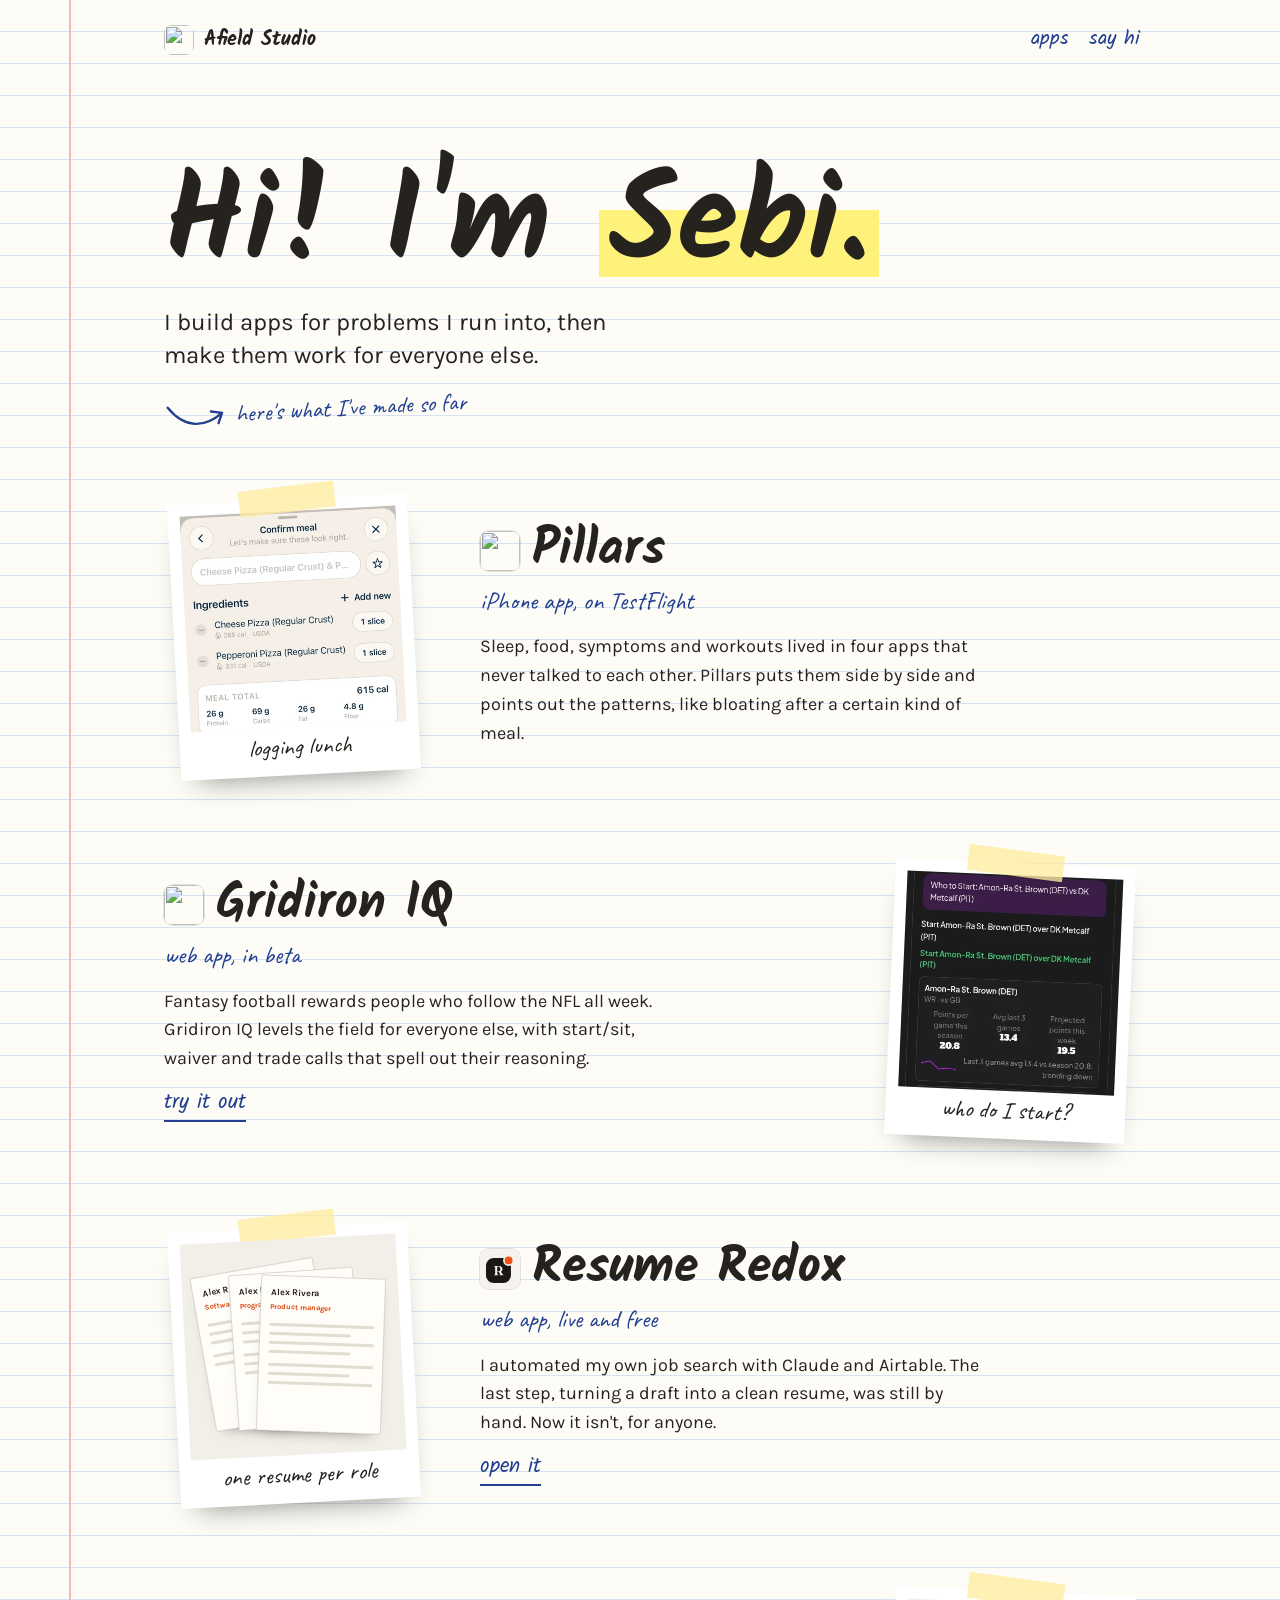
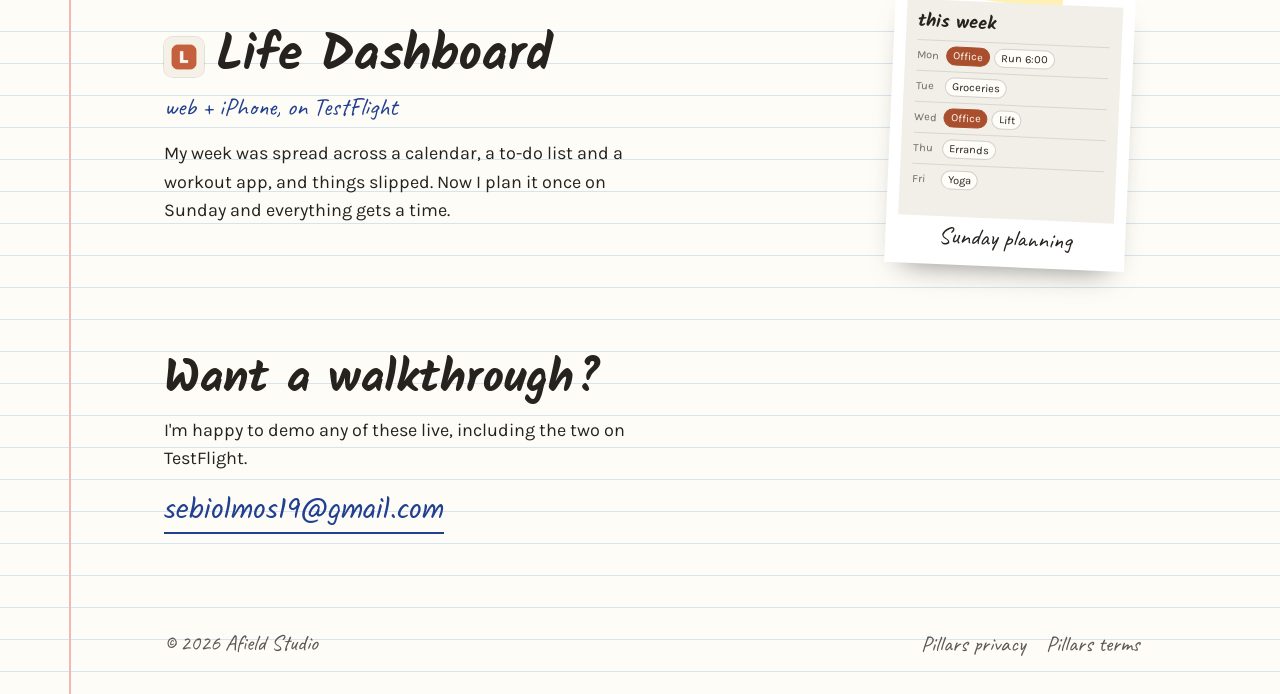
==== commit c13d652c: "Rebuild homepage as a hand-drawn notebook page Lined paper with a margin, handwritten headings, and " ====
--- a/index.html
+++ b/index.html
@@ -5,8 +5,8 @@
 <meta name="viewport" content="width=device-width, initial-scale=1, viewport-fit=cover" />
 <title>Afield Studio · Apps by Sebi Olmos</title>
 <meta name="description" content="Afield Studio: Pillars, Gridiron IQ, Resume Redox, and Life Dashboard, apps by Sebi Olmos for problems in everyday life." />
-<meta name="theme-color" content="#f4f5f2" media="(prefers-color-scheme: light)" />
-<meta name="theme-color" content="#0f1a21" media="(prefers-color-scheme: dark)" />
+<meta name="theme-color" content="#fdfcf7" media="(prefers-color-scheme: light)" />
+<meta name="theme-color" content="#1b1e24" media="(prefers-color-scheme: dark)" />
 <meta property="og:title" content="Afield Studio" />
 <meta property="og:description" content="Apps for problems I run into: Pillars, Gridiron IQ, Resume Redox, and Life Dashboard." />
 <meta property="og:image" content="https://afield-studio.github.io/assets/img/afield-icon.png" />
@@ -14,156 +14,89 @@
 <link rel="apple-touch-icon" href="apple-touch-icon.png" />
 <link rel="preconnect" href="https://fonts.googleapis.com" />
 <link rel="preconnect" href="https://fonts.gstatic.com" crossorigin />
-<link href="https://fonts.googleapis.com/css2?family=Newsreader:opsz,wght@6..72,400;6..72,500&family=Schibsted+Grotesk:wght@400;500;600&display=swap" rel="stylesheet" />
+<link href="https://fonts.googleapis.com/css2?family=Kalam:wght@400;700&family=Karla:wght@400;500;700&family=Caveat:wght@600&display=swap" rel="stylesheet" />
 <link rel="stylesheet" href="assets/css/home.css" />
 </head>
 <body>
 <a class="skip" href="#main">Skip to content</a>
 
 <header class="top"><div class="wrap">
-  <a class="mark" href="./" aria-label="Afield Studio, home"><img src="assets/img/afield-icon.svg" alt="" width="28" height="28" />Afield Studio</a>
-  <nav aria-label="Primary"><a href="#apps">Apps</a><a href="#contact">Contact</a></nav>
+  <a class="brand" href="./" aria-label="Afield Studio, home"><img src="assets/img/afield-icon.svg" alt="" width="30" height="30" />Afield Studio</a>
+  <nav aria-label="Primary"><a href="#apps">apps</a><a href="#contact">say hi</a></nav>
 </div></header>
 
 <main id="main">
-<section class="about wrap" id="about" aria-labelledby="about-title">
-  <h1 id="about-title">I'm Sebi. I build apps for problems I run into, then make them work for everyone else.</h1>
-  <div class="reach">
-    <a href="mailto:sebiolmos19@gmail.com"><span>Email</span><b>sebiolmos19@gmail.com</b></a>
-  </div>
+<section class="hero wrap" aria-labelledby="hero-title">
+  <h1 id="hero-title">Hi! I'm <span class="hl">Sebi.</span></h1>
+  <p>I build apps for problems I run into, then make them work for everyone else.</p>
+  <p class="scribble"><svg viewBox="0 0 64 32" aria-hidden="true"><path d="M4 6 C 20 28, 40 28, 58 14 M58 14 l-11 -2 M58 14 l-4 10" fill="none" stroke-width="2.4" stroke-linecap="round"/></svg>here's what I've made so far</p>
 </section>
 
-<nav class="apps-index wrap" id="apps" aria-label="Apps">
-  <a href="#pillars"><img src="assets/img/pillars-icon.png" alt="" width="44" height="44" /><span>Pillars</span></a>
-  <a href="#gridiron-iq"><img src="assets/img/gridiron-iq-icon.png" alt="" width="44" height="44" /><span>Gridiron IQ</span></a>
-  <a href="#resume-redox"><img src="assets/img/resume-redox-icon.svg" alt="" width="44" height="44" /><span>Resume Redox</span></a>
-  <a href="#life-dashboard"><img src="assets/img/life-dashboard-icon.png" alt="" width="44" height="44" /><span>Life Dashboard</span></a>
-</nav>
+<section class="list wrap" id="apps" aria-label="Apps">
+  <article class="entry" id="pillars">
+    <figure class="polaroid"><span class="tape"></span><img class="pic" src="assets/img/pillars-screen.webp" alt="Pillars meal logging screen: two slices of pizza, 615 calories, with protein, carbs, fat and fiber" width="414" height="534" loading="lazy" /><figcaption>logging lunch</figcaption></figure>
+    <div>
+      <h2><img src="assets/img/pillars-icon.png" alt="" width="40" height="40" />Pillars</h2>
+      <p class="kind">iPhone app, on TestFlight</p>
+      <p class="why">Sleep, food, symptoms and workouts lived in four apps that never talked to each other. Pillars puts them side by side and points out the patterns, like bloating after a certain kind of meal.</p>
+    </div>
+  </article>
 
-<section class="app pillars" id="pillars" aria-labelledby="pillars-title"><div class="wrap">
-  <div class="text">
-    <div class="app-id"><img src="assets/img/pillars-icon.png" alt="" width="60" height="60" /><h2 id="pillars-title">Pillars</h2></div>
-    <p class="status">iPhone app for wellness, on TestFlight with the App Store next</p>
-    <p class="why">I was tracking sleep, food, symptoms and workouts in four apps that never talked to each other. Pillars puts them side by side and points out the patterns, like bloating that tends to follow a certain kind of meal.</p>
-    <details>
-      <summary>More about Pillars</summary>
-      <div class="more">
-        <ul>
-          <li>Reads sleep, workouts and heart data from Apple Health, without ever writing to it.</li>
-          <li>Log a meal by describing it or taking a photo; on-device AI turns it into foods and portions.</li>
-          <li>Code writes every number and health statement. Apple's on-device model only picks and titles the findings.</li>
-        </ul>
-        <div class="facts">
-          <div><b>0</b><span>servers or accounts; data stays on the phone</span></div>
-          <div><b>5,400</b><span>foods searchable offline</span></div>
-        </div>
+  <article class="entry" id="gridiron-iq">
+    <figure class="polaroid"><span class="tape"></span><img class="pic" src="assets/img/gridiron-iq-screen.webp" alt="Gridiron IQ recommending Amon-Ra St. Brown over DK Metcalf, with the numbers behind the call" width="384" height="557" loading="lazy" /><figcaption>who do I start?</figcaption></figure>
+    <div>
+      <h2><img src="assets/img/gridiron-iq-icon.png" alt="" width="40" height="40" />Gridiron IQ</h2>
+      <p class="kind">web app, in beta</p>
+      <p class="why">Fantasy football rewards people who follow the NFL all week. Gridiron IQ levels the field for everyone else, with start/sit, waiver and trade calls that spell out their reasoning.</p>
+      <a class="go" href="https://fantasyfootballoptimizer-kappa.vercel.app" rel="noopener">try it out</a>
+    </div>
+  </article>
+
+  <article class="entry" id="resume-redox">
+    <figure class="polaroid"><span class="tape"></span>
+      <div class="scene sheets" role="img" aria-label="Three versions of the same resume, one for each kind of role">
+        <div class="sheet"><b>Alex Rivera</b><em>Software engineer</em><i class="gap"></i><i></i><i></i><i class="gap"></i><i></i></div>
+        <div class="sheet"><b>Alex Rivera</b><em>Program manager</em><i class="gap"></i><i></i><i></i><i class="gap"></i><i></i><i></i></div>
+        <div class="sheet"><b>Alex Rivera</b><em>Product manager</em><i class="gap"></i><i></i><i></i><i></i><i class="gap"></i><i></i><i></i></div>
       </div>
-    </details>
-  </div>
-  <figure class="visual">
-    <img class="shot" src="assets/img/pillars-screen.webp" alt="Pillars Confirm meal screen showing two slices of pizza, 615 calories, with protein, carbs, fat and fiber" width="414" height="534" loading="lazy" />
-    <figcaption>Logging a meal: each food is matched to USDA nutrition data.</figcaption>
-  </figure>
-</div></section>
+      <figcaption>one resume per role</figcaption></figure>
+    <div>
+      <h2><img src="assets/img/resume-redox-icon.svg" alt="" width="40" height="40" />Resume Redox</h2>
+      <p class="kind">web app, live and free</p>
+      <p class="why">I automated my own job search with Claude and Airtable. The last step, turning a draft into a clean resume, was still by hand. Now it isn't, for anyone.</p>
+      <a class="go" href="https://resume-redox.vercel.app" rel="noopener">open it</a>
+    </div>
+  </article>
 
-<section class="app giq flip" id="gridiron-iq" aria-labelledby="giq-title"><div class="wrap">
-  <div class="text">
-    <div class="app-id"><img src="assets/img/gridiron-iq-icon.png" alt="" width="60" height="60" /><h2 id="giq-title">Gridiron IQ</h2></div>
-    <p class="status">Web app for fantasy football, in beta this season</p>
-    <p class="why">Fantasy football rewards people who follow the NFL all week. Gridiron IQ levels the field for everyone else, with start/sit, waiver and trade calls that spell out their reasoning.</p>
-    <details>
-      <summary>More about Gridiron IQ</summary>
-      <div class="more">
-        <ul>
-          <li>Works with ESPN and Sleeper leagues, or with no league at all.</li>
-          <li>Every number in an answer comes from real data, never from the model's memory.</li>
-          <li>Tested with 50 questions about fictional players, so the model couldn't answer from memory.</li>
-        </ul>
-        <div class="facts">
-          <div><b>98%</b><span>of graded runs used the right data</span></div>
-          <div><b>0</b><span>invented stats on review</span></div>
-          <div><b>2.5 s</b><span>typical reply</span></div>
-        </div>
+  <article class="entry" id="life-dashboard">
+    <figure class="polaroid"><span class="tape"></span>
+      <div class="scene week" role="img" aria-label="A week planned out: office days, a run, groceries and errands each on their own day">
+        <b>this week</b>
+        <div><span>Mon</span><em class="o">Office</em><em>Run 6:00</em></div>
+        <div><span>Tue</span><em>Groceries</em></div>
+        <div><span>Wed</span><em class="o">Office</em><em>Lift</em></div>
+        <div><span>Thu</span><em>Errands</em></div>
+        <div><span>Fri</span><em>Yoga</em></div>
       </div>
-    </details>
-    <a class="cta" href="https://fantasyfootballoptimizer-kappa.vercel.app" rel="noopener">Try Gridiron IQ</a>
-  </div>
-  <figure class="visual">
-    <img class="shot" src="assets/img/gridiron-iq-screen.webp" alt="Gridiron IQ recommending Amon-Ra St. Brown over DK Metcalf, with points per game, recent average and projection for each" width="384" height="557" loading="lazy" />
-    <figcaption>Who to start: the call first, then the numbers behind it.</figcaption>
-  </figure>
-</div></section>
+      <figcaption>Sunday planning</figcaption></figure>
+    <div>
+      <h2><img src="assets/img/life-dashboard-icon.png" alt="" width="40" height="40" />Life Dashboard</h2>
+      <p class="kind">web + iPhone, on TestFlight</p>
+      <p class="why">My week was spread across a calendar, a to-do list and a workout app, and things slipped. Now I plan it once on Sunday and everything gets a time.</p>
+    </div>
+  </article>
+</section>
 
-<section class="app redox" id="resume-redox" aria-labelledby="redox-title"><div class="wrap">
-  <div class="text">
-    <div class="app-id"><img src="assets/img/resume-redox-icon.svg" alt="" width="60" height="60" /><h2 id="redox-title">Resume Redox</h2></div>
-    <p class="status">Web app for job seekers, live and free</p>
-    <p class="why">I automated my own job search with Claude and Airtable. Every step worked except the last one: turning a tailored draft into a clean resume. Resume Redox is that step, free and built for anyone.</p>
-    <details>
-      <summary>More about Resume Redox</summary>
-      <div class="more">
-        <p>How my automation works:</p>
-        <ol>
-          <li>A daily search finds roles and scores how well each fits.</li>
-          <li>I choose which ones to pursue.</li>
-          <li>AI matches each requirement to my verified experience and asks me about gaps instead of making things up.</li>
-          <li>The draft goes into Resume Redox to become the final resume.</li>
-        </ol>
-        <p>Today Resume Redox gives you unlimited resumes, import from PDF or Word, a job-posting keyword check, and free PDF, Word and text downloads. Next is a connector so your own AI can tailor and save drafts straight into it.</p>
-      </div>
-    </details>
-    <a class="cta" href="https://resume-redox.vercel.app" rel="noopener">Open Resume Redox</a>
-  </div>
-  <figure class="visual" aria-hidden="true">
-    <div class="stack">
-      <div class="sheet"><div class="nm">Alex Rivera</div><div class="role">Software engineer</div><div class="h">Experience</div><div class="ln"></div><div class="ln m"></div><div class="ln s"></div><div class="h">Skills</div><div class="ln m"></div></div>
-      <div class="sheet"><div class="nm">Alex Rivera</div><div class="role">Technical program manager</div><div class="h">Experience</div><div class="ln"></div><div class="ln s"></div><div class="ln m"></div><div class="h">Projects</div><div class="ln"></div></div>
-      <div class="sheet"><div class="nm">Alex Rivera</div><div class="role">Product manager</div><div class="h">Summary</div><div class="ln m"></div><div class="ln s"></div><div class="h">Experience</div><div class="ln"></div><div class="ln m"></div><div class="ln s"></div><div class="h">Education</div><div class="ln s"></div></div>
-    </div>
-    <figcaption>One person, a version for each role.</figcaption>
-  </figure>
-</div></section>
-
-<section class="app life flip" id="life-dashboard" aria-labelledby="life-title"><div class="wrap">
-  <div class="text">
-    <div class="app-id"><img src="assets/img/life-dashboard-icon.png" alt="" width="60" height="60" /><h2 id="life-title">Life Dashboard</h2></div>
-    <p class="status">Web and iPhone app for weekly planning, on TestFlight</p>
-    <p class="why">My week was split across a calendar, a to-do list and a workout app, and things slipped. Life Dashboard is one place to plan the week on Sunday and give every task, workout and office day a time.</p>
-    <details>
-      <summary>More about Life Dashboard</summary>
-      <div class="more">
-        <ul>
-          <li>A Sunday plan walks through office days, tasks, groceries, workouts and goals.</li>
-          <li>Drag things into time blocks; Today shows what's next each morning.</li>
-          <li>The web app and the native iPhone app share one account and update each other live.</li>
-        </ul>
-        <p>Next, an AI assistant that plans the week with you. Life Dashboard already holds the structured week an assistant needs.</p>
-      </div>
-    </details>
-  </div>
-  <figure class="visual" aria-hidden="true">
-    <div class="week">
-      <h3>This week</h3>
-      <div class="day"><span>Mon</span><div class="chips"><span class="chip o">Office</span><span class="chip">Run at 6:00</span></div></div>
-      <div class="day"><span>Tue</span><div class="chips"><span class="chip">Groceries</span></div></div>
-      <div class="day"><span>Wed</span><div class="chips"><span class="chip o">Office</span><span class="chip">Lift, 45 min</span></div></div>
-      <div class="day"><span>Thu</span><div class="chips"><span class="chip">Renew registration</span></div></div>
-      <div class="day"><span>Fri</span><div class="chips"><span class="chip">Yoga</span><span class="chip">Try a new recipe</span></div></div>
-    </div>
-    <figcaption>The week, planned once.</figcaption>
-  </figure>
-</div></section>
-
-<section class="close wrap" id="contact" aria-labelledby="close-title">
-  <h2 id="close-title">Curious about one of these? I'm happy to walk you through it.</h2>
-  <p>Email is the quickest way to reach me. I can demo any of the four live, including the two on TestFlight.</p>
-  <a class="cta" href="mailto:sebiolmos19@gmail.com">Email Sebi</a>
+<section class="end wrap" id="contact" aria-labelledby="contact-title">
+  <h2 id="contact-title">Want a walkthrough?</h2>
+  <p>I'm happy to demo any of these live, including the two on TestFlight.</p>
+  <a class="mail" href="mailto:sebiolmos19@gmail.com">sebiolmos19@gmail.com</a>
 </section>
 </main>
 
 <footer><div class="wrap">
   <span>© <span data-year>2026</span> Afield Studio</span>
-  <nav aria-label="Legal"><a href="pillars/privacy/">Pillars Privacy</a><a href="pillars/terms/">Pillars Terms</a></nav>
+  <nav aria-label="Legal"><a href="pillars/privacy/">Pillars privacy</a><a href="pillars/terms/">Pillars terms</a></nav>
 </div></footer>
 <script src="assets/js/main.js"></script>
 </body>
--- a/assets/css/home.css
+++ b/assets/css/home.css
@@ -1,135 +1,116 @@
-/* Afield Studio homepage: a short intro, then one full-width band per app in that app's own icon colors.
-   Legal pages use site.css; this file is the homepage only. */
+/* Afield Studio homepage: a page from a notebook. Lined paper, handwritten headings, apps pinned as taped polaroids.
+   Legal pages use site.css. */
 :root {
-  --paper: #f4f5f2;
-  --ink: #142b3b;
-  --ink-2: #4c5a63;
-  --rule: rgba(20, 43, 59, .16);
-  /* Band palettes come from each app's icon and stay the same in light and dark mode. */
-  --pillars-bg: #142b3b; --pillars-fg: #f3efe6; --pillars-soft: #b9c2c6;
-  --giq-bg: #1c1c1c; --giq-fg: #f2f2f2; --giq-soft: #b4b4b8;
-  --redox-bg: #f6f3ee; --redox-fg: #1a1815; --redox-soft: #5b564e; --redox-acc: #d9480f;
-  --life-bg: #a94f2e; --life-fg: #fffaf1; --life-soft: #f3d9cc;
-  --serif: "Newsreader", "Iowan Old Style", Georgia, serif;
-  --sans: "Schibsted Grotesk", "Helvetica Neue", Arial, sans-serif;
+  --paper: #fdfcf7;
+  --line: #d7e3f0;
+  --margin: #f2b8b5;
+  --pen: #22408f;
+  --ink: #26231f;
+  --ink-2: #5d5850;
+  --hl: #fff27a;
+  --tape: rgba(255, 236, 160, .78);
+  --photo: #ffffff;
+  --photo-bg: #f1efe8;
+  --hand: "Kalam", "Bradley Hand", cursive;
+  --scrawl: "Caveat", "Bradley Hand", cursive;
+  --sans: "Karla", "Helvetica Neue", Arial, sans-serif;
+  --margin-x: calc(max(20px, 4vw) + 18px);
   color-scheme: light;
 }
 @media (prefers-color-scheme: dark) {
-  :root { --paper: #0f1a21; --ink: #eef0ec; --ink-2: #a6b0b5; --rule: rgba(238, 240, 236, .16); color-scheme: dark; }
+  :root {
+    --paper: #1b1e24; --line: #2a3340; --margin: #6b3a3a; --pen: #9db7ff; --ink: #ece8df; --ink-2: #b4ada1;
+    --hl: rgba(255, 226, 90, .38); --tape: rgba(240, 220, 140, .45); --photo: #f4f1e9; --photo-bg: #e6e2d8;
+    color-scheme: dark;
+  }
 }
+
+@media (max-width: 759px) { :root { --margin-x: 9px; } }
 
 *, *::before, *::after { box-sizing: border-box; }
 html { scroll-behavior: smooth; }
-body { margin: 0; background: var(--paper); color: var(--ink); font-family: var(--sans); font-size: 18px; line-height: 1.6; -webkit-font-smoothing: antialiased; }
+body {
+  margin: 0; color: var(--ink); font-family: var(--sans); font-size: 18px; line-height: 1.55; -webkit-font-smoothing: antialiased;
+  background-color: var(--paper);
+  background-image:
+    linear-gradient(90deg, transparent 0 var(--margin-x), var(--margin) var(--margin-x) calc(var(--margin-x) + 2px), transparent 0),
+    repeating-linear-gradient(transparent 0 31px, var(--line) 31px 32px);
+}
 img { display: block; max-width: 100%; height: auto; }
 a { color: inherit; }
-:focus-visible { outline: 2px solid currentColor; outline-offset: 4px; border-radius: 2px; }
-h1, h2, h3 { font-family: var(--serif); font-weight: 400; margin: 0; letter-spacing: -.015em; text-wrap: balance; }
-p { margin: 0; }
-.wrap { max-width: 1120px; margin: 0 auto; padding-left: max(20px, env(safe-area-inset-left, 0px)); padding-right: max(20px, env(safe-area-inset-right, 0px)); }
-@media (min-width: 760px) { .wrap { padding-left: max(48px, env(safe-area-inset-left, 0px)); padding-right: max(48px, env(safe-area-inset-right, 0px)); } }
-.skip { position: absolute; left: 20px; top: -60px; z-index: 20; background: var(--ink); color: var(--paper); padding: 8px 14px; text-decoration: none; font-size: 14px; }
-.skip:focus { top: 12px; }
+:focus-visible { outline: 2px dashed var(--pen); outline-offset: 4px; border-radius: 3px; }
+h1, h2, p { margin: 0; }
+.wrap { max-width: 1080px; margin: 0 auto; padding-left: max(20px, env(safe-area-inset-left, 0px)); padding-right: max(20px, env(safe-area-inset-right, 0px)); }
+@media (min-width: 760px) { .wrap { padding-left: max(64px, env(safe-area-inset-left, 0px)); padding-right: max(40px, env(safe-area-inset-right, 0px)); } }
+.skip { position: absolute; left: 12px; top: -60px; z-index: 20; background: var(--ink); color: var(--paper); padding: 8px 14px; text-decoration: none; font-size: 14px; }
+.skip:focus { top: 8px; }
 
 /* Header */
-.top .wrap { display: flex; justify-content: space-between; align-items: center; gap: 16px; min-height: 76px; }
-.mark { display: inline-flex; align-items: center; gap: 10px; text-decoration: none; font-weight: 600; font-size: 16px; }
-.mark img { width: 28px; height: 28px; border-radius: 7px; }
-.top nav { display: flex; gap: 24px; font-size: 16px; }
-.top nav a { text-decoration: none; min-height: 44px; display: inline-flex; align-items: center; }
-.top nav a:hover { text-decoration: underline; text-underline-offset: 6px; }
+.top .wrap { display: flex; justify-content: space-between; align-items: center; gap: 16px; min-height: 80px; font-family: var(--hand); font-size: 20px; }
+.brand { display: inline-flex; align-items: center; gap: 10px; font-weight: 700; text-decoration: none; }
+.brand img { width: 30px; height: 30px; border-radius: 8px; }
+.top nav { display: flex; gap: 20px; }
+.top nav a { color: var(--pen); text-decoration: none; border-bottom: 2px solid transparent; min-height: 44px; display: inline-flex; align-items: center; }
+.top nav a:hover { border-bottom-color: var(--pen); }
 
 /* Intro */
-.about { padding-block: clamp(48px, 9vw, 120px) clamp(48px, 7vw, 88px); }
-.about h1 { font-size: clamp(38px, 6.2vw, 76px); line-height: 1.04; max-width: 17ch; }
-.reach { margin-top: clamp(28px, 4vw, 44px); max-width: 440px; border-top: 1px solid var(--rule); font-size: 16px; }
-.reach a { display: flex; justify-content: space-between; gap: 16px; min-height: 48px; align-items: center; padding: 12px 0; border-bottom: 1px solid var(--rule); text-decoration: none; }
-.reach span { color: var(--ink-2); }
-.reach b { font-weight: 500; overflow-wrap: anywhere; text-align: right; }
-.reach a:hover b { text-decoration: underline; text-underline-offset: 5px; }
+.hero { padding-block: clamp(32px, 7vw, 88px) 24px; }
+.hero h1 { font-family: var(--hand); font-weight: 700; font-size: clamp(54px, 10vw, 124px); line-height: .95; }
+.hl { background: linear-gradient(transparent 42%, var(--hl) 42% 76%, transparent 76%); padding: 0 .08em; }
+.hero p { margin-top: 20px; font-size: clamp(19px, 2.3vw, 24px); max-width: 32ch; line-height: 1.4; }
+.scribble { font-family: var(--scrawl); color: var(--pen); font-size: 27px; display: inline-flex; align-items: center; gap: 8px; margin-top: 18px; transform: rotate(-3deg); }
+.scribble svg { width: 64px; height: 32px; flex: none; }
+.scribble path { stroke: var(--pen); }
 
-/* App index */
-.apps-index { display: grid; grid-template-columns: repeat(2, minmax(0, 1fr)); gap: 12px 24px; padding-block: 8px 56px; }
-@media (min-width: 760px) { .apps-index { grid-template-columns: repeat(4, minmax(0, 1fr)); } }
-.apps-index a { display: flex; align-items: center; gap: 12px; text-decoration: none; font-size: 16px; font-weight: 500; min-height: 56px; }
-.apps-index img { width: 44px; height: 44px; border-radius: 22.5%; box-shadow: 0 0 0 1px var(--rule); flex: none; }
-.apps-index a:hover span { text-decoration: underline; text-underline-offset: 5px; }
+/* Apps */
+.list { display: grid; gap: clamp(56px, 8vw, 88px); padding-block: 40px 80px; }
+.entry { display: grid; gap: 28px; align-items: center; }
+@media (min-width: 760px) {
+  .entry { grid-template-columns: 260px minmax(0, 1fr); gap: 56px; }
+  .entry:nth-child(even) { grid-template-columns: minmax(0, 1fr) 260px; }
+  .entry:nth-child(even) .polaroid { order: 2; }
+}
+.polaroid { position: relative; justify-self: center; width: 240px; margin: 0; background: var(--photo); padding: 12px 12px 48px; box-shadow: 0 16px 30px -18px rgba(38, 35, 31, .6); transform: rotate(-3deg); transition: transform .3s ease; }
+.entry:nth-child(even) .polaroid { transform: rotate(2.5deg); }
+.entry:hover .polaroid { transform: rotate(0deg) translateY(-4px); }
+.pic { width: 100%; aspect-ratio: 1; object-fit: cover; object-position: top; background: var(--photo-bg); }
+.polaroid figcaption { position: absolute; left: 0; right: 0; bottom: 10px; text-align: center; font-family: var(--scrawl); font-size: 24px; color: #26231f; }
+.tape { position: absolute; top: -13px; left: 50%; width: 96px; height: 26px; margin-left: -48px; background: var(--tape); transform: rotate(-4deg); }
+.entry:nth-child(even) .tape { transform: rotate(5deg); }
 
-/* App bands */
-.app { background: var(--bg); color: var(--fg); scroll-margin-top: 0; }
-.app .wrap { padding-block: clamp(64px, 10vw, 128px); display: grid; gap: 44px; }
-@media (min-width: 900px) {
-  .app .wrap { grid-template-columns: minmax(0, 1.15fr) minmax(0, 1fr); gap: 80px; align-items: center; }
-  .app.flip .text { order: 2; }
-}
-.pillars { --bg: var(--pillars-bg); --fg: var(--pillars-fg); --soft: var(--pillars-soft); }
-.giq { --bg: var(--giq-bg); --fg: var(--giq-fg); --soft: var(--giq-soft); }
-.redox { --bg: var(--redox-bg); --fg: var(--redox-fg); --soft: var(--redox-soft); }
-.life { --bg: var(--life-bg); --fg: var(--life-fg); --soft: var(--life-soft); }
+.entry h2 { font-family: var(--hand); font-weight: 700; font-size: clamp(36px, 4.8vw, 50px); line-height: 1; display: flex; align-items: center; gap: 12px; }
+.entry h2 img { width: 40px; height: 40px; border-radius: 22.5%; box-shadow: 0 0 0 1px rgba(38, 35, 31, .12); flex: none; }
+.kind { font-family: var(--scrawl); color: var(--pen); font-size: 25px; margin-top: 6px; }
+.why { margin-top: 12px; max-width: 46ch; line-height: 1.6; }
+.go { display: inline-block; margin-top: 14px; font-family: var(--hand); font-size: 21px; color: var(--pen); text-decoration: none; border-bottom: 2px solid var(--pen); }
+.go:hover { border-bottom-style: dashed; }
 
-.text { min-width: 0; }
-.app-id { display: flex; align-items: center; gap: 16px; }
-.app-id img { width: 60px; height: 60px; border-radius: 22.5%; box-shadow: 0 0 0 1px rgba(127, 127, 127, .25); }
-.app-id h2 { font-size: clamp(44px, 6vw, 72px); line-height: 1; }
-.status { margin-top: 14px; font-size: 15px; color: var(--soft); }
-.why { margin-top: 28px; font-size: clamp(19px, 2vw, 21px); line-height: 1.55; max-width: 44ch; }
+/* Drawn scenes for apps without a screenshot */
+.scene { width: 100%; aspect-ratio: 1; background: var(--photo-bg); position: relative; overflow: hidden; color: #26231f; }
+.sheets .sheet { position: absolute; width: 58%; height: 72%; background: #fffdf8; border: 1px solid rgba(26, 24, 21, .16); border-radius: 2px; padding: 10px 9px; box-shadow: 0 8px 14px -10px rgba(26, 24, 21, .5); }
+.sheets .sheet:nth-child(1) { left: 8%; top: 12%; transform: rotate(-7deg); }
+.sheets .sheet:nth-child(2) { left: 22%; top: 15%; transform: rotate(-1deg); }
+.sheets .sheet:nth-child(3) { left: 34%; top: 18%; transform: rotate(5deg); }
+.sheet b { display: block; font-size: 9px; }
+.sheet em { display: block; font-style: normal; font-size: 7.5px; font-weight: 700; color: #d9480f; margin-top: 1px; }
+.sheet i { display: block; height: 3px; background: #e2ddd1; border-radius: 2px; margin-top: 6px; }
+.sheet i:nth-of-type(2n) { width: 78%; }
+.sheet i.gap { margin-top: 10px; }
+.week { padding: 14px 12px; display: grid; gap: 6px; align-content: start; font-size: 11px; }
+.week b { font-family: var(--hand); font-size: 18px; line-height: 1; margin-bottom: 2px; }
+.week div { display: flex; flex-wrap: wrap; align-items: center; gap: 4px; padding-top: 5px; border-top: 1px solid rgba(38, 35, 31, .12); }
+.week span { width: 2.3em; color: #6f685d; }
+.week em { font-style: normal; padding: 0 6px; border-radius: 999px; border: 1px solid rgba(38, 35, 31, .2); background: #fffdf8; }
+.week em.o { background: #a94f2e; border-color: #a94f2e; color: #fffaf1; }
 
-details { margin-top: 32px; max-width: 52ch; }
-summary { cursor: pointer; list-style: none; display: inline-flex; align-items: center; gap: 10px; min-height: 44px; font-weight: 500; font-size: 16px; border-bottom: 1px solid currentColor; }
-summary::-webkit-details-marker { display: none; }
-summary::after { content: "+"; font-size: 20px; line-height: 1; transition: transform .25s; }
-details[open] summary::after { transform: rotate(45deg); }
-.more { padding-top: 22px; display: grid; gap: 18px; font-size: 16.5px; }
-.more ul, .more ol { margin: 0; padding-left: 1.2em; display: grid; gap: 6px; }
-.facts { display: grid; grid-template-columns: repeat(auto-fit, minmax(120px, 1fr)); gap: 16px; }
-.facts div { display: grid; gap: 2px; align-content: start; }
-.facts b { font-family: var(--serif); font-weight: 400; font-size: 34px; line-height: 1; font-variant-numeric: tabular-nums; }
-.facts span { font-size: 14px; color: var(--soft); line-height: 1.35; }
-.cta { display: inline-flex; align-items: center; min-height: 48px; padding: 0 22px; margin-top: 30px; border-radius: 999px; background: var(--fg); color: var(--bg); text-decoration: none; font-weight: 600; font-size: 16px; }
-.cta:hover { opacity: .88; }
+/* Closing + footer */
+.end { padding-block: 8px 72px; }
+.end h2 { font-family: var(--hand); font-weight: 700; font-size: clamp(32px, 4.4vw, 46px); line-height: 1.1; }
+.end p { margin-top: 12px; max-width: 44ch; }
+.mail { display: inline-block; margin-top: 16px; font-family: var(--hand); font-size: clamp(22px, 2.6vw, 28px); color: var(--pen); text-decoration: none; border-bottom: 2px solid var(--pen); overflow-wrap: anywhere; }
+footer .wrap { display: flex; flex-wrap: wrap; justify-content: space-between; gap: 8px 24px; padding-block: 20px 32px; font-family: var(--scrawl); font-size: 22px; color: var(--ink-2); }
+footer nav { display: flex; flex-wrap: wrap; gap: 4px 20px; }
+footer a { text-decoration: none; min-height: 36px; display: inline-flex; align-items: center; }
+footer a:hover { color: var(--pen); }
 
-/* Visuals */
-.visual { margin: 0; min-width: 0; display: grid; justify-items: center; gap: 12px; }
-.shot { width: 100%; max-width: 300px; border-radius: 26px; box-shadow: 0 30px 60px -30px rgba(0, 0, 0, .6); }
-.giq .shot { box-shadow: 0 0 0 1px rgba(255, 255, 255, .12), 0 30px 60px -30px rgba(0, 0, 0, .8); }
-.visual figcaption { font-size: 14px; color: var(--soft); max-width: 34ch; text-align: center; }
-
-.stack { position: relative; width: 300px; max-width: 100%; height: 340px; }
-.sheet { position: absolute; left: 0; top: 0; width: 220px; height: 286px; background: #fffdf8; border: 1px solid rgba(26, 24, 21, .14); border-radius: 3px; padding: 20px 18px; box-shadow: 0 18px 36px -24px rgba(26, 24, 21, .55); color: #1a1815; }
-.sheet:nth-child(1) { transform: rotate(-5deg); }
-.sheet:nth-child(2) { transform: translate(34px, 20px) rotate(-1.5deg); }
-.sheet:nth-child(3) { transform: translate(68px, 40px) rotate(2.5deg); }
-.sheet .nm { font-weight: 600; font-size: 13px; }
-.sheet .role { font-size: 11px; color: var(--redox-acc); font-weight: 600; margin-top: 2px; }
-.sheet .h { font-size: 9px; color: #6a655c; margin-top: 14px; padding-bottom: 3px; border-bottom: 1px solid #e3ded3; }
-.sheet .ln { height: 5px; background: #e6e1d6; border-radius: 2px; margin-top: 7px; }
-.sheet .s { width: 70%; }
-.sheet .m { width: 86%; }
-
-.week { width: 100%; max-width: 330px; background: #fffaf1; color: #2d1d16; border-radius: 22px; padding: 18px 18px 8px; box-shadow: 0 30px 60px -30px rgba(0, 0, 0, .5); }
-.week h3 { font-size: 22px; margin-bottom: 8px; }
-.day { display: grid; grid-template-columns: 2.8rem 1fr; gap: 8px; padding: 10px 0; border-top: 1px solid #ecdcd1; font-size: 13px; }
-.day > span { color: #8a6a5b; padding-top: 2px; }
-.chips { display: flex; flex-wrap: wrap; gap: 6px; }
-.chip { padding: 2px 9px; border-radius: 999px; border: 1px solid #e3cfc3; white-space: nowrap; }
-.chip.o { background: #a94f2e; border-color: #a94f2e; color: #fffaf1; }
-
-/* Close + footer */
-.close { padding-block: clamp(72px, 10vw, 128px); }
-.close h2 { font-size: clamp(34px, 4.8vw, 56px); max-width: 18ch; line-height: 1.08; }
-.close p { margin-top: 18px; color: var(--ink-2); max-width: 46ch; }
-.close .cta { background: var(--ink); color: var(--paper); }
-footer { border-top: 1px solid var(--rule); }
-footer .wrap { display: flex; flex-wrap: wrap; justify-content: space-between; gap: 8px 24px; padding-block: 24px; font-size: 14px; color: var(--ink-2); }
-footer nav { display: flex; flex-wrap: wrap; gap: 4px 20px; }
-footer a { text-decoration: none; min-height: 32px; display: inline-flex; align-items: center; }
-footer a:hover { text-decoration: underline; text-underline-offset: 4px; }
-
-@media (prefers-reduced-motion: no-preference) {
-  details[open] .more { animation: more-open .3s ease-out; }
-  @keyframes more-open { from { opacity: 0; transform: translateY(-6px); } }
-}
-@media (prefers-reduced-motion: reduce) {
-  html { scroll-behavior: auto; }
-  *, *::before, *::after { transition: none !important; animation: none !important; }
-}
+@media (prefers-reduced-motion: reduce) { html { scroll-behavior: auto; } * { transition: none !important; } }
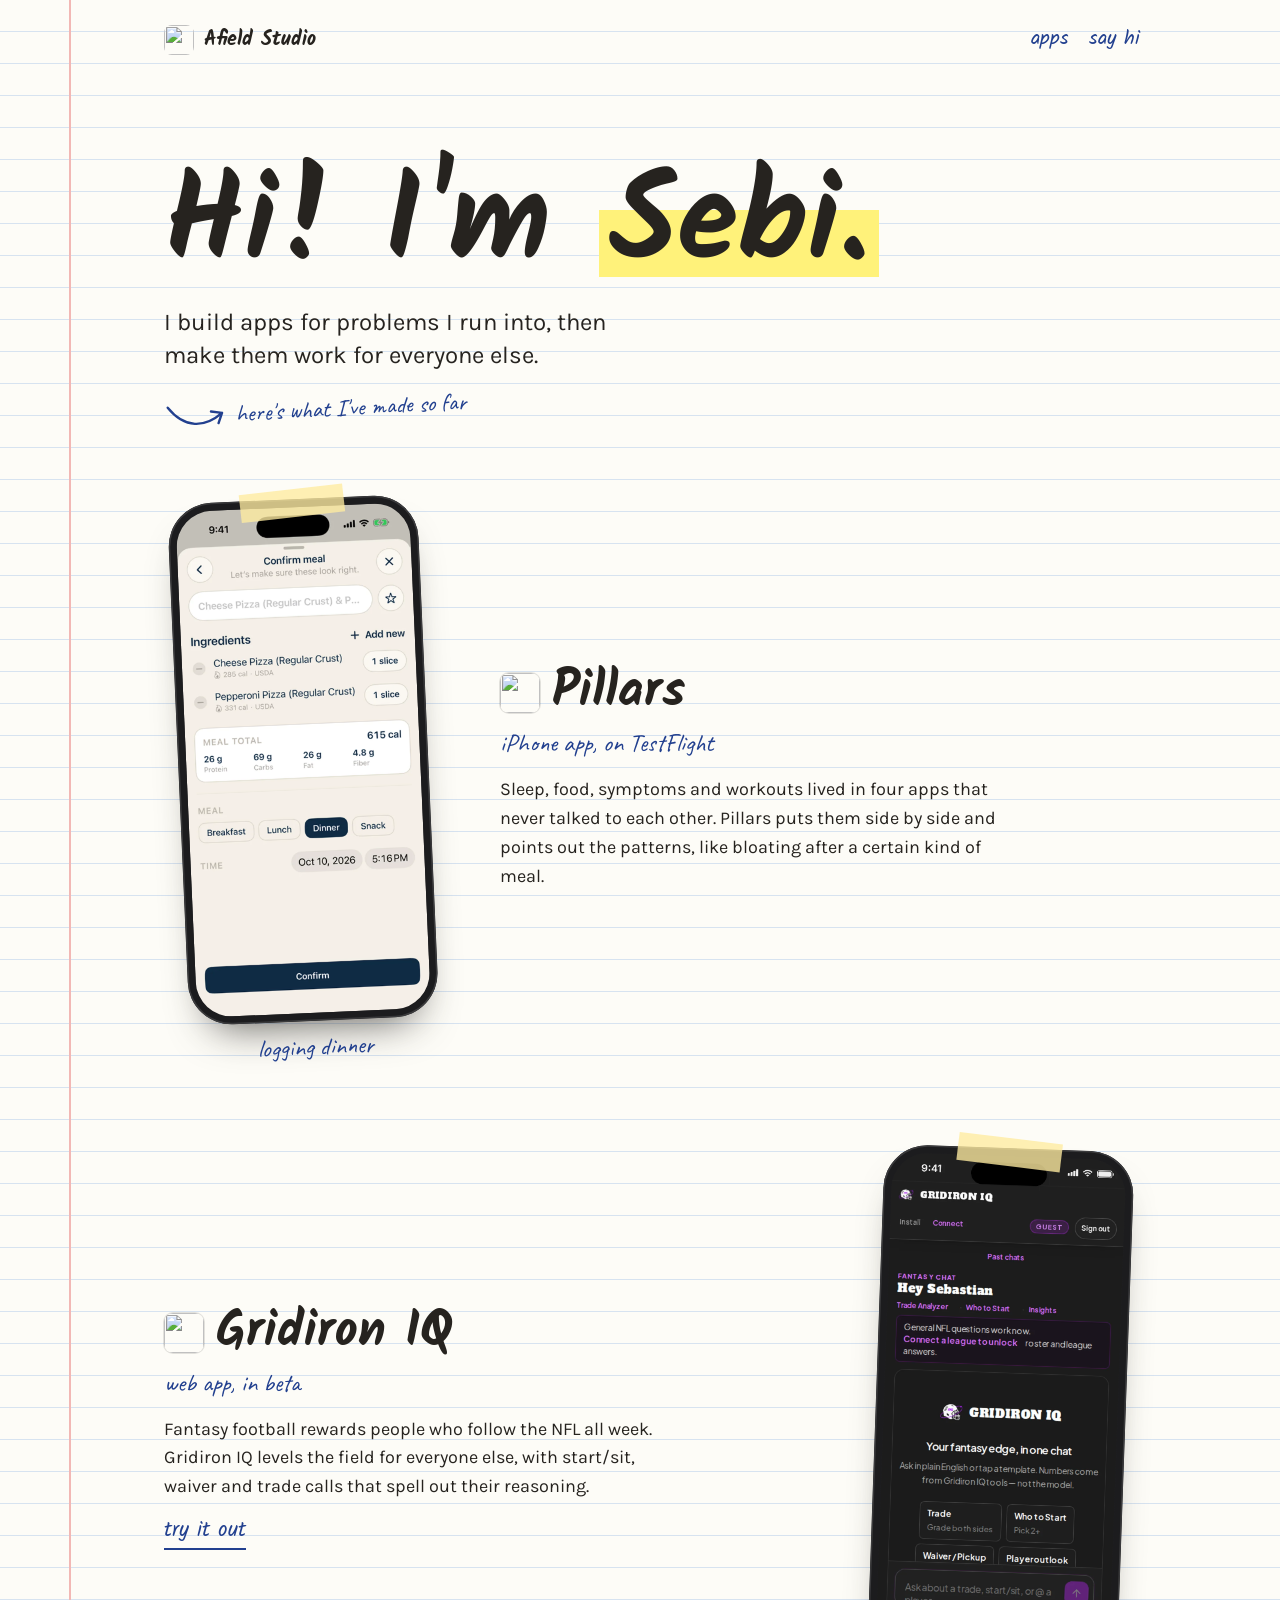
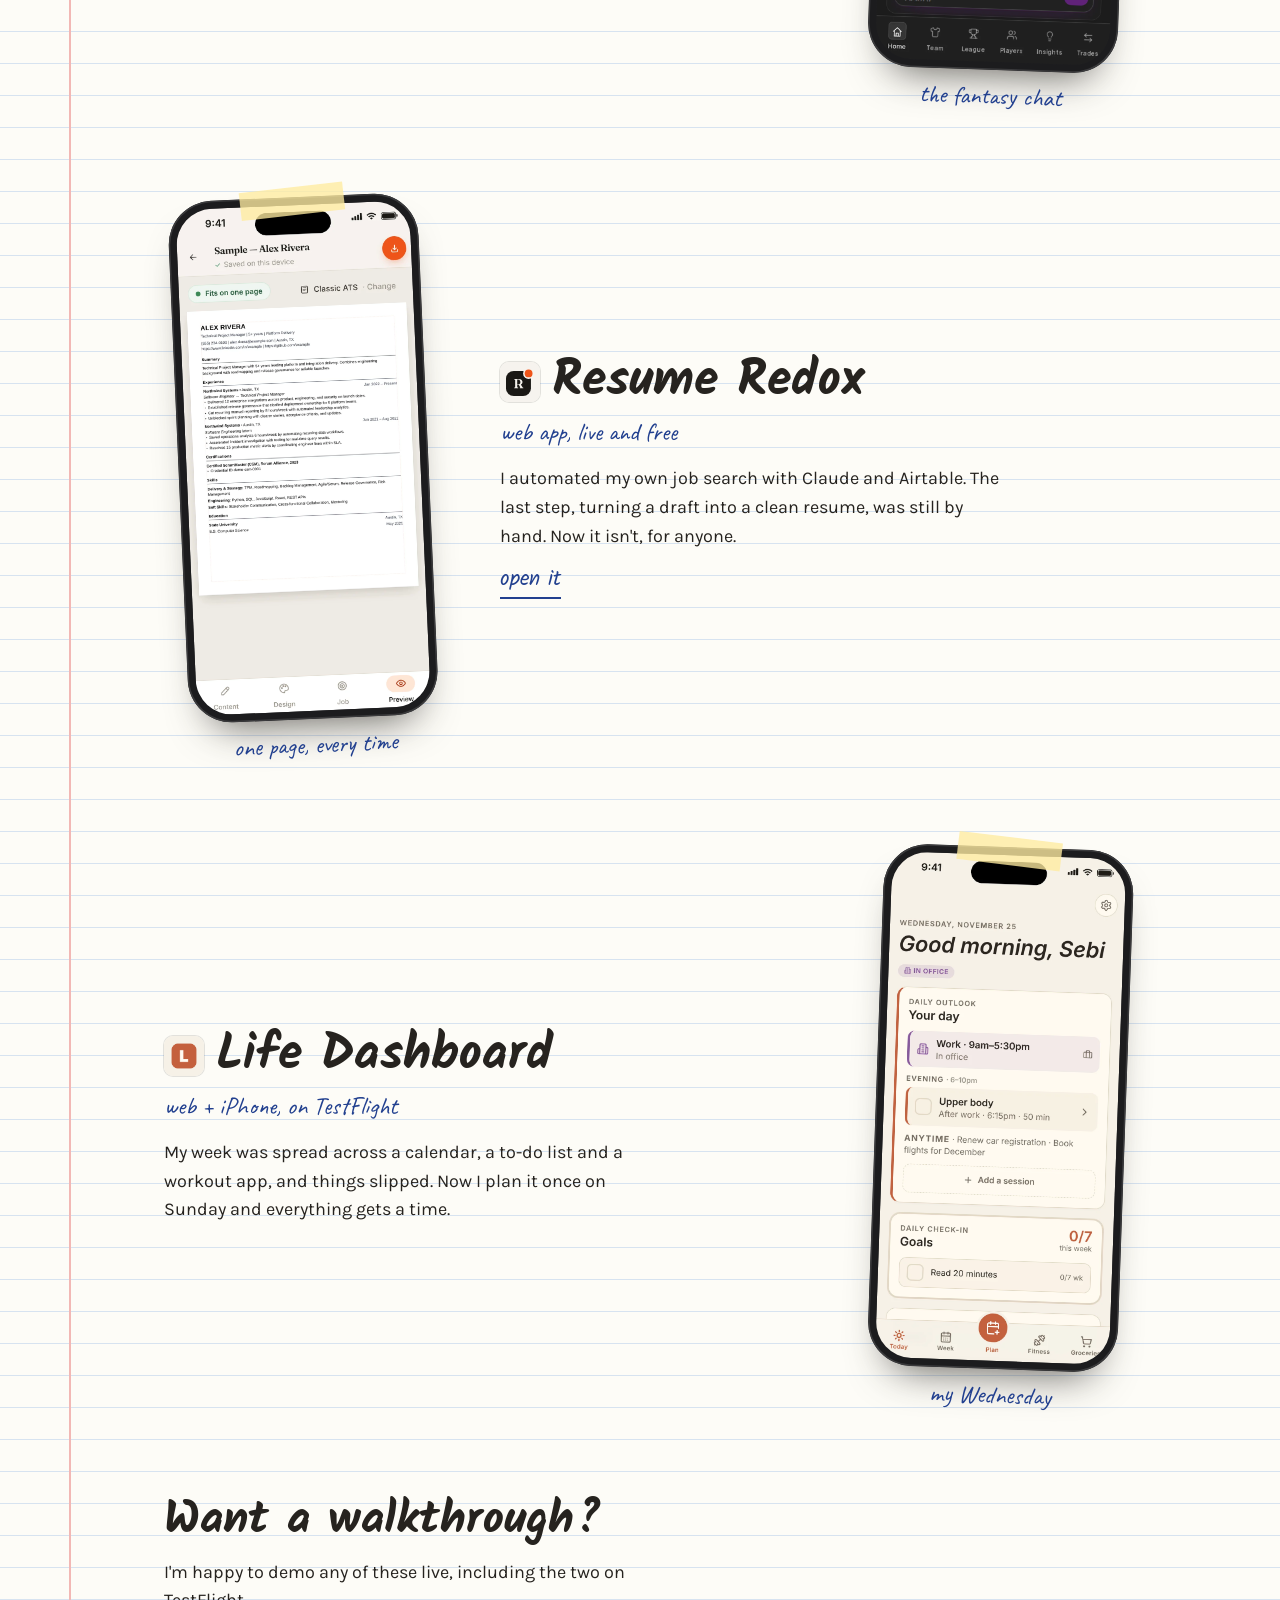
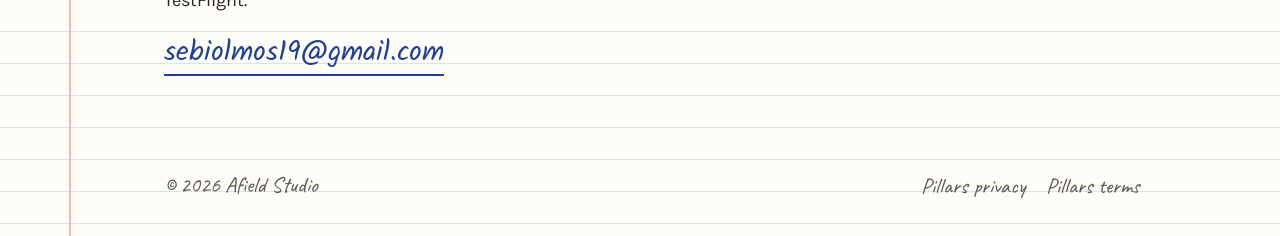
==== commit 56670864: "Show each app as a full iPhone screenshot Replaces the small polaroid crops with full iPhone-sized s" ====
--- a/index.html
+++ b/index.html
@@ -34,7 +34,7 @@
 
 <section class="list wrap" id="apps" aria-label="Apps">
   <article class="entry" id="pillars">
-    <figure class="polaroid"><span class="tape"></span><img class="pic" src="assets/img/pillars-screen.webp" alt="Pillars meal logging screen: two slices of pizza, 615 calories, with protein, carbs, fat and fiber" width="414" height="534" loading="lazy" /><figcaption>logging lunch</figcaption></figure>
+    <figure class="phone"><span class="tape"></span><span class="device"><img src="assets/img/pillars-screen.webp" alt="Pillars on iPhone: confirming a logged meal of two pizza slices, 615 calories, with protein, carbs, fat and fiber" width="780" height="1688" loading="lazy" /></span><figcaption>logging dinner</figcaption></figure>
     <div>
       <h2><img src="assets/img/pillars-icon.png" alt="" width="40" height="40" />Pillars</h2>
       <p class="kind">iPhone app, on TestFlight</p>
@@ -43,7 +43,7 @@
   </article>
 
   <article class="entry" id="gridiron-iq">
-    <figure class="polaroid"><span class="tape"></span><img class="pic" src="assets/img/gridiron-iq-screen.webp" alt="Gridiron IQ recommending Amon-Ra St. Brown over DK Metcalf, with the numbers behind the call" width="384" height="557" loading="lazy" /><figcaption>who do I start?</figcaption></figure>
+    <figure class="phone"><span class="tape"></span><span class="device"><img src="assets/img/gridiron-iq-screen.webp" alt="Gridiron IQ on iPhone: the fantasy chat home screen, with Home, Team, League, Players, Insights and Trades tabs" width="780" height="1688" loading="lazy" /></span><figcaption>the fantasy chat</figcaption></figure>
     <div>
       <h2><img src="assets/img/gridiron-iq-icon.png" alt="" width="40" height="40" />Gridiron IQ</h2>
       <p class="kind">web app, in beta</p>
@@ -53,13 +53,7 @@
   </article>
 
   <article class="entry" id="resume-redox">
-    <figure class="polaroid"><span class="tape"></span>
-      <div class="scene sheets" role="img" aria-label="Three versions of the same resume, one for each kind of role">
-        <div class="sheet"><b>Alex Rivera</b><em>Software engineer</em><i class="gap"></i><i></i><i></i><i class="gap"></i><i></i></div>
-        <div class="sheet"><b>Alex Rivera</b><em>Program manager</em><i class="gap"></i><i></i><i></i><i class="gap"></i><i></i><i></i></div>
-        <div class="sheet"><b>Alex Rivera</b><em>Product manager</em><i class="gap"></i><i></i><i></i><i></i><i class="gap"></i><i></i><i></i></div>
-      </div>
-      <figcaption>one resume per role</figcaption></figure>
+    <figure class="phone"><span class="tape"></span><span class="device"><img src="assets/img/resume-redox-screen.webp" alt="Resume Redox on iPhone: a finished one-page resume in the Preview tab, marked Fits on one page" width="780" height="1688" loading="lazy" /></span><figcaption>one page, every time</figcaption></figure>
     <div>
       <h2><img src="assets/img/resume-redox-icon.svg" alt="" width="40" height="40" />Resume Redox</h2>
       <p class="kind">web app, live and free</p>
@@ -69,16 +63,7 @@
   </article>
 
   <article class="entry" id="life-dashboard">
-    <figure class="polaroid"><span class="tape"></span>
-      <div class="scene week" role="img" aria-label="A week planned out: office days, a run, groceries and errands each on their own day">
-        <b>this week</b>
-        <div><span>Mon</span><em class="o">Office</em><em>Run 6:00</em></div>
-        <div><span>Tue</span><em>Groceries</em></div>
-        <div><span>Wed</span><em class="o">Office</em><em>Lift</em></div>
-        <div><span>Thu</span><em>Errands</em></div>
-        <div><span>Fri</span><em>Yoga</em></div>
-      </div>
-      <figcaption>Sunday planning</figcaption></figure>
+    <figure class="phone"><span class="tape"></span><span class="device"><img src="assets/img/life-dashboard-screen.webp" alt="Life Dashboard on iPhone: the Today screen, with an office day, an evening workout and the day's tasks" width="780" height="1688" loading="lazy" /></span><figcaption>my Wednesday</figcaption></figure>
     <div>
       <h2><img src="assets/img/life-dashboard-icon.png" alt="" width="40" height="40" />Life Dashboard</h2>
       <p class="kind">web + iPhone, on TestFlight</p>
--- a/assets/css/home.css
+++ b/assets/css/home.css
@@ -1,4 +1,4 @@
-/* Afield Studio homepage: a page from a notebook. Lined paper, handwritten headings, apps pinned as taped polaroids.
+/* Afield Studio homepage: a page from a notebook. Lined paper, handwritten headings, apps taped on as iPhone screenshots.
    Legal pages use site.css. */
 :root {
   --paper: #fdfcf7;
@@ -9,8 +9,6 @@
   --ink-2: #5d5850;
   --hl: #fff27a;
   --tape: rgba(255, 236, 160, .78);
-  --photo: #ffffff;
-  --photo-bg: #f1efe8;
   --hand: "Kalam", "Bradley Hand", cursive;
   --scrawl: "Caveat", "Bradley Hand", cursive;
   --sans: "Karla", "Helvetica Neue", Arial, sans-serif;
@@ -20,7 +18,7 @@
 @media (prefers-color-scheme: dark) {
   :root {
     --paper: #1b1e24; --line: #2a3340; --margin: #6b3a3a; --pen: #9db7ff; --ink: #ece8df; --ink-2: #b4ada1;
-    --hl: rgba(255, 226, 90, .38); --tape: rgba(240, 220, 140, .45); --photo: #f4f1e9; --photo-bg: #e6e2d8;
+    --hl: rgba(255, 226, 90, .38); --tape: rgba(240, 220, 140, .45);
     color-scheme: dark;
   }
 }
@@ -66,16 +64,17 @@
 .list { display: grid; gap: clamp(56px, 8vw, 88px); padding-block: 40px 80px; }
 .entry { display: grid; gap: 28px; align-items: center; }
 @media (min-width: 760px) {
-  .entry { grid-template-columns: 260px minmax(0, 1fr); gap: 56px; }
-  .entry:nth-child(even) { grid-template-columns: minmax(0, 1fr) 260px; }
-  .entry:nth-child(even) .polaroid { order: 2; }
+  .entry { grid-template-columns: 280px minmax(0, 1fr); gap: 56px; }
+  .entry:nth-child(even) { grid-template-columns: minmax(0, 1fr) 280px; }
+  .entry:nth-child(even) .phone { order: 2; }
 }
-.polaroid { position: relative; justify-self: center; width: 240px; margin: 0; background: var(--photo); padding: 12px 12px 48px; box-shadow: 0 16px 30px -18px rgba(38, 35, 31, .6); transform: rotate(-3deg); transition: transform .3s ease; }
-.entry:nth-child(even) .polaroid { transform: rotate(2.5deg); }
-.entry:hover .polaroid { transform: rotate(0deg) translateY(-4px); }
-.pic { width: 100%; aspect-ratio: 1; object-fit: cover; object-position: top; background: var(--photo-bg); }
-.polaroid figcaption { position: absolute; left: 0; right: 0; bottom: 10px; text-align: center; font-family: var(--scrawl); font-size: 24px; color: #26231f; }
-.tape { position: absolute; top: -13px; left: 50%; width: 96px; height: 26px; margin-left: -48px; background: var(--tape); transform: rotate(-4deg); }
+.phone { position: relative; justify-self: center; width: 250px; margin: 0; display: grid; gap: 14px; justify-items: center; transform: rotate(-2.5deg); transition: transform .3s ease; }
+.entry:nth-child(even) .phone { transform: rotate(2deg); }
+.entry:hover .phone { transform: rotate(0deg) translateY(-4px); }
+.device { display: block; width: 100%; padding: 8px; border-radius: 44px; background: #1c1c1e; box-shadow: inset 0 0 0 1.5px #3a3a3c, 0 24px 40px -22px rgba(38, 35, 31, .75); }
+.device img { width: 100%; aspect-ratio: 390 / 844; object-fit: cover; object-position: top; border-radius: 36px; }
+.phone figcaption { font-family: var(--scrawl); font-size: 25px; color: var(--pen); line-height: 1; }
+.tape { position: absolute; top: -10px; left: 50%; z-index: 1; width: 104px; height: 28px; margin-left: -52px; background: var(--tape); transform: rotate(-4deg); }
 .entry:nth-child(even) .tape { transform: rotate(5deg); }
 
 .entry h2 { font-family: var(--hand); font-weight: 700; font-size: clamp(36px, 4.8vw, 50px); line-height: 1; display: flex; align-items: center; gap: 12px; }
@@ -84,24 +83,6 @@
 .why { margin-top: 12px; max-width: 46ch; line-height: 1.6; }
 .go { display: inline-block; margin-top: 14px; font-family: var(--hand); font-size: 21px; color: var(--pen); text-decoration: none; border-bottom: 2px solid var(--pen); }
 .go:hover { border-bottom-style: dashed; }
-
-/* Drawn scenes for apps without a screenshot */
-.scene { width: 100%; aspect-ratio: 1; background: var(--photo-bg); position: relative; overflow: hidden; color: #26231f; }
-.sheets .sheet { position: absolute; width: 58%; height: 72%; background: #fffdf8; border: 1px solid rgba(26, 24, 21, .16); border-radius: 2px; padding: 10px 9px; box-shadow: 0 8px 14px -10px rgba(26, 24, 21, .5); }
-.sheets .sheet:nth-child(1) { left: 8%; top: 12%; transform: rotate(-7deg); }
-.sheets .sheet:nth-child(2) { left: 22%; top: 15%; transform: rotate(-1deg); }
-.sheets .sheet:nth-child(3) { left: 34%; top: 18%; transform: rotate(5deg); }
-.sheet b { display: block; font-size: 9px; }
-.sheet em { display: block; font-style: normal; font-size: 7.5px; font-weight: 700; color: #d9480f; margin-top: 1px; }
-.sheet i { display: block; height: 3px; background: #e2ddd1; border-radius: 2px; margin-top: 6px; }
-.sheet i:nth-of-type(2n) { width: 78%; }
-.sheet i.gap { margin-top: 10px; }
-.week { padding: 14px 12px; display: grid; gap: 6px; align-content: start; font-size: 11px; }
-.week b { font-family: var(--hand); font-size: 18px; line-height: 1; margin-bottom: 2px; }
-.week div { display: flex; flex-wrap: wrap; align-items: center; gap: 4px; padding-top: 5px; border-top: 1px solid rgba(38, 35, 31, .12); }
-.week span { width: 2.3em; color: #6f685d; }
-.week em { font-style: normal; padding: 0 6px; border-radius: 999px; border: 1px solid rgba(38, 35, 31, .2); background: #fffdf8; }
-.week em.o { background: #a94f2e; border-color: #a94f2e; color: #fffaf1; }
 
 /* Closing + footer */
 .end { padding-block: 8px 72px; }
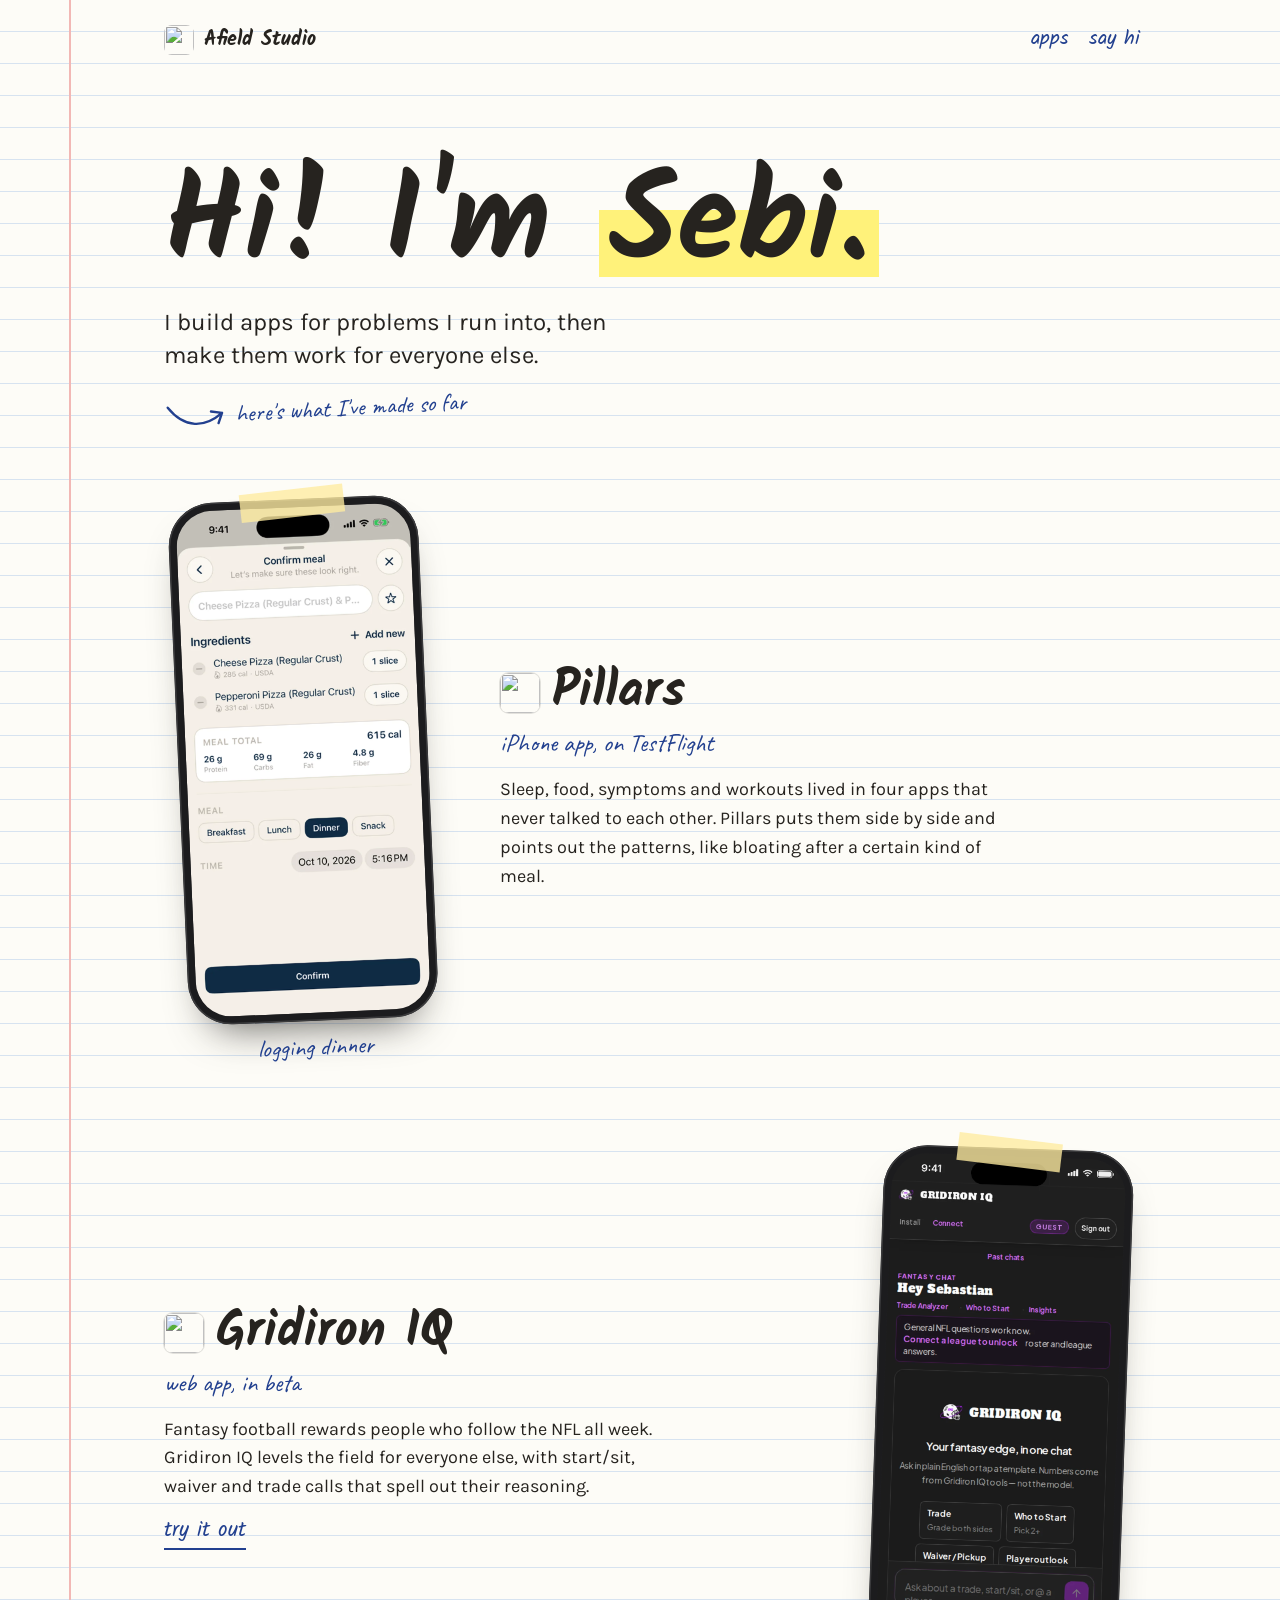
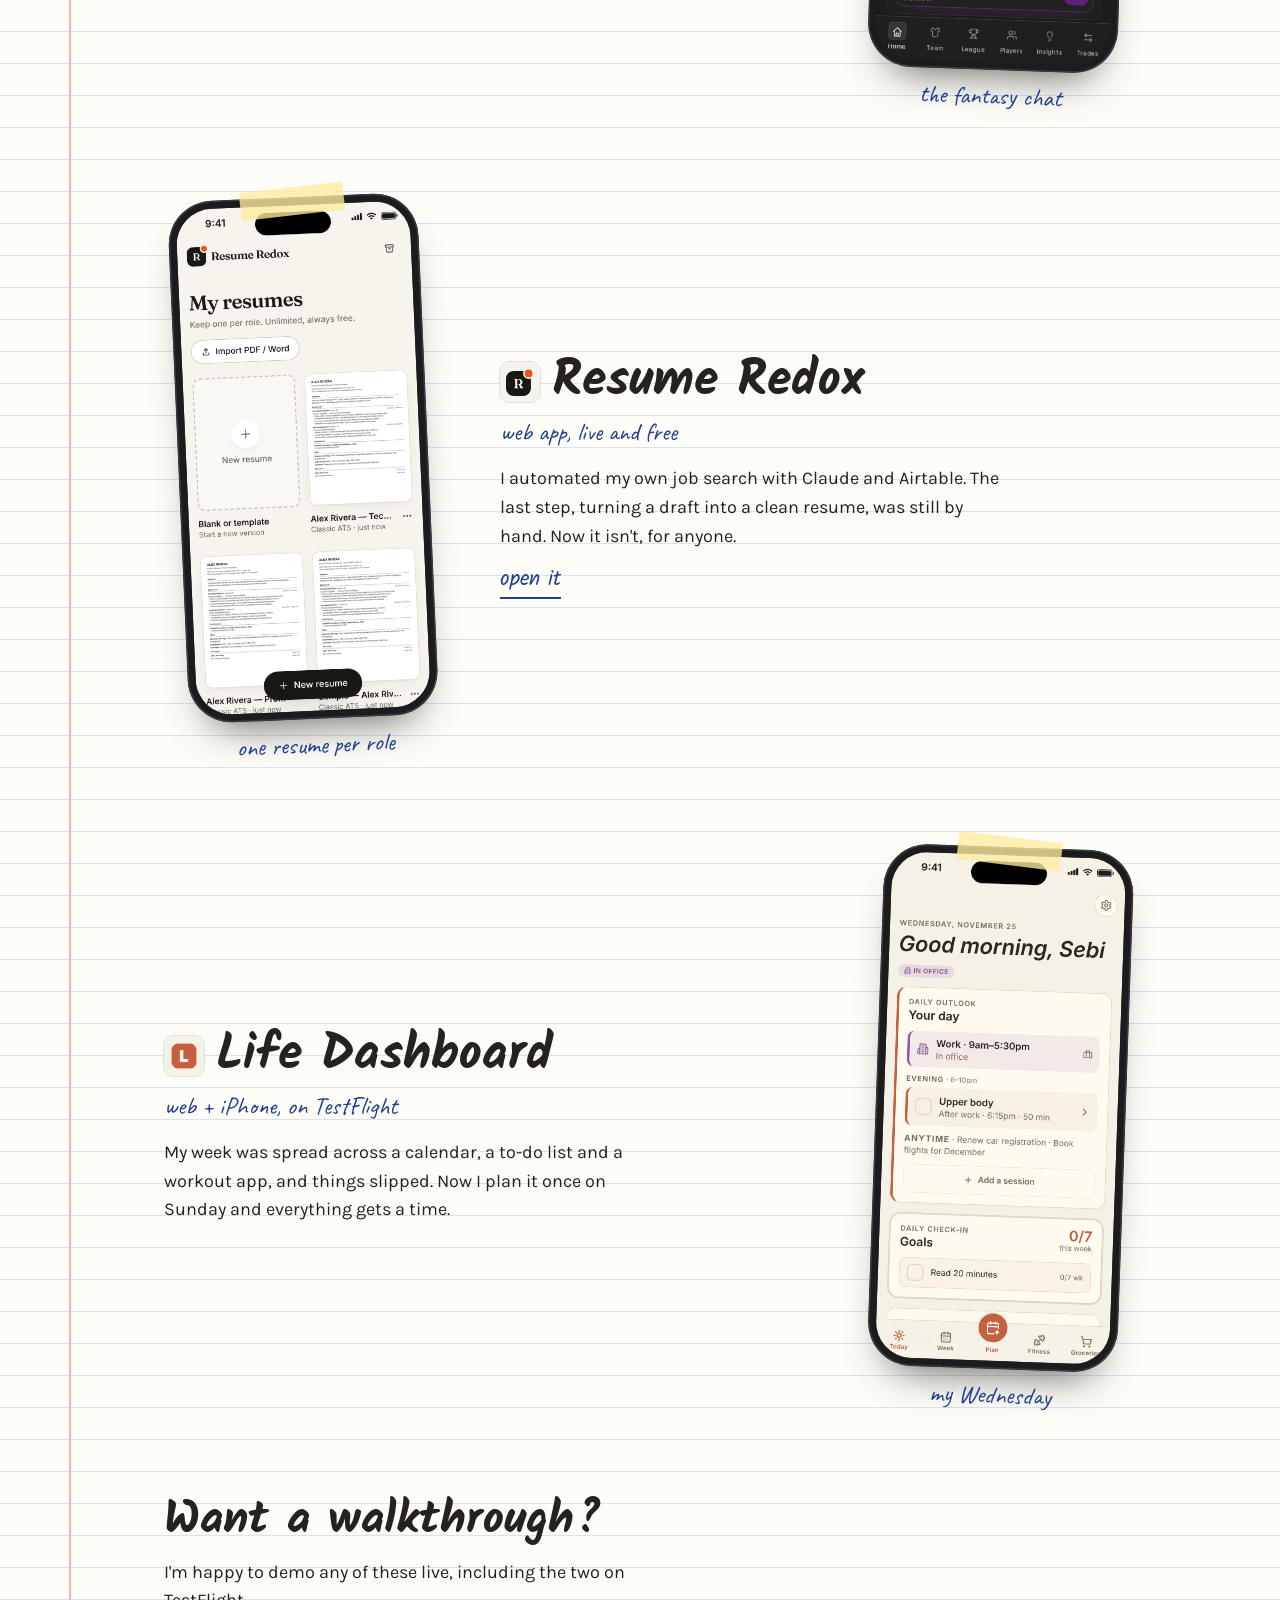
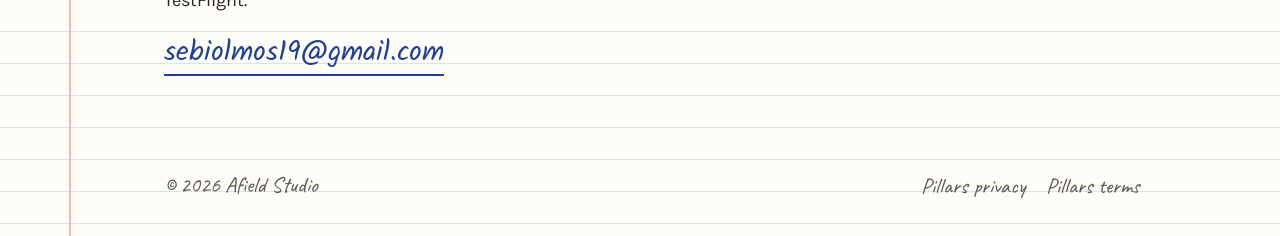
==== commit 10ba907d: "Show the Resume Redox home screen Replaces the editor's Preview tab with the My resumes home screen," ====
--- a/index.html
+++ b/index.html
@@ -53,7 +53,7 @@
   </article>
 
   <article class="entry" id="resume-redox">
-    <figure class="phone"><span class="tape"></span><span class="device"><img src="assets/img/resume-redox-screen.webp" alt="Resume Redox on iPhone: a finished one-page resume in the Preview tab, marked Fits on one page" width="780" height="1688" loading="lazy" /></span><figcaption>one page, every time</figcaption></figure>
+    <figure class="phone"><span class="tape"></span><span class="device"><img src="assets/img/resume-redox-screen.webp" alt="Resume Redox on iPhone: the My resumes home screen, with a version of one resume for each role" width="780" height="1688" loading="lazy" /></span><figcaption>one resume per role</figcaption></figure>
     <div>
       <h2><img src="assets/img/resume-redox-icon.svg" alt="" width="40" height="40" />Resume Redox</h2>
       <p class="kind">web app, live and free</p>
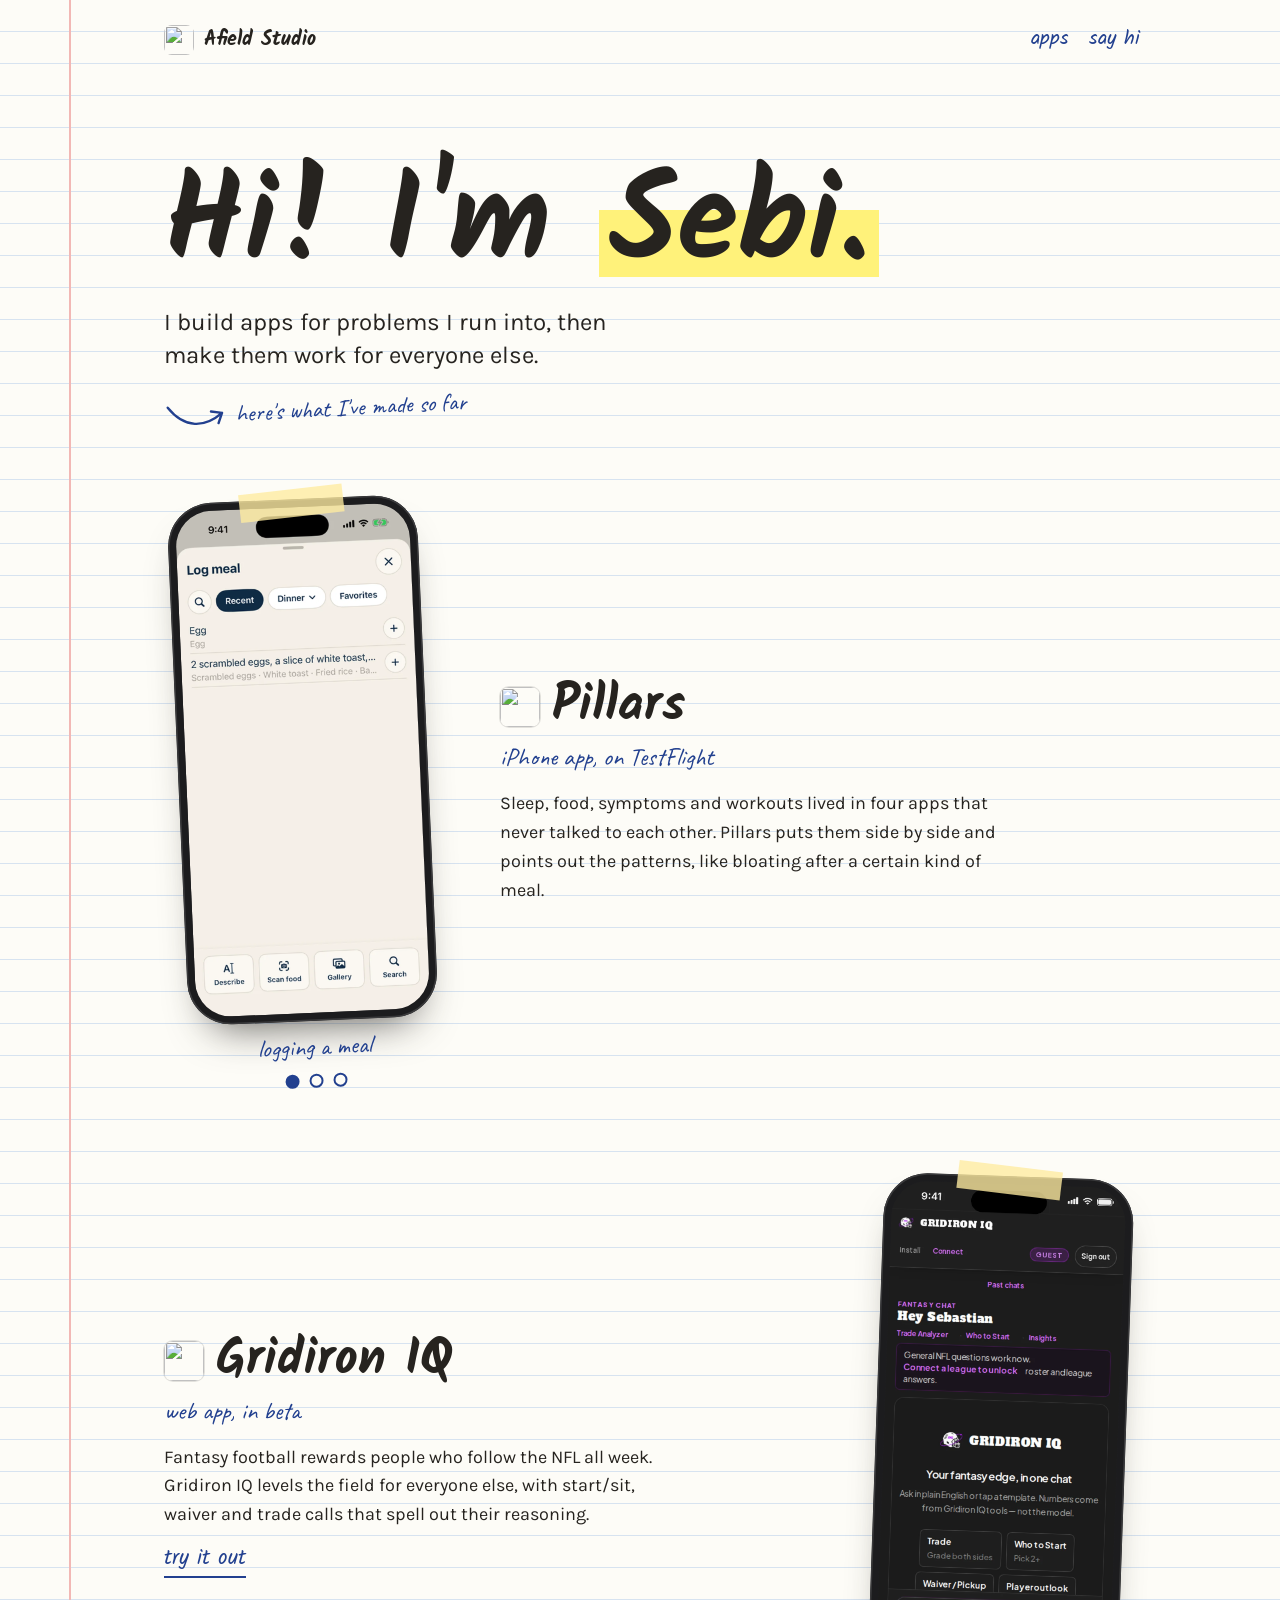
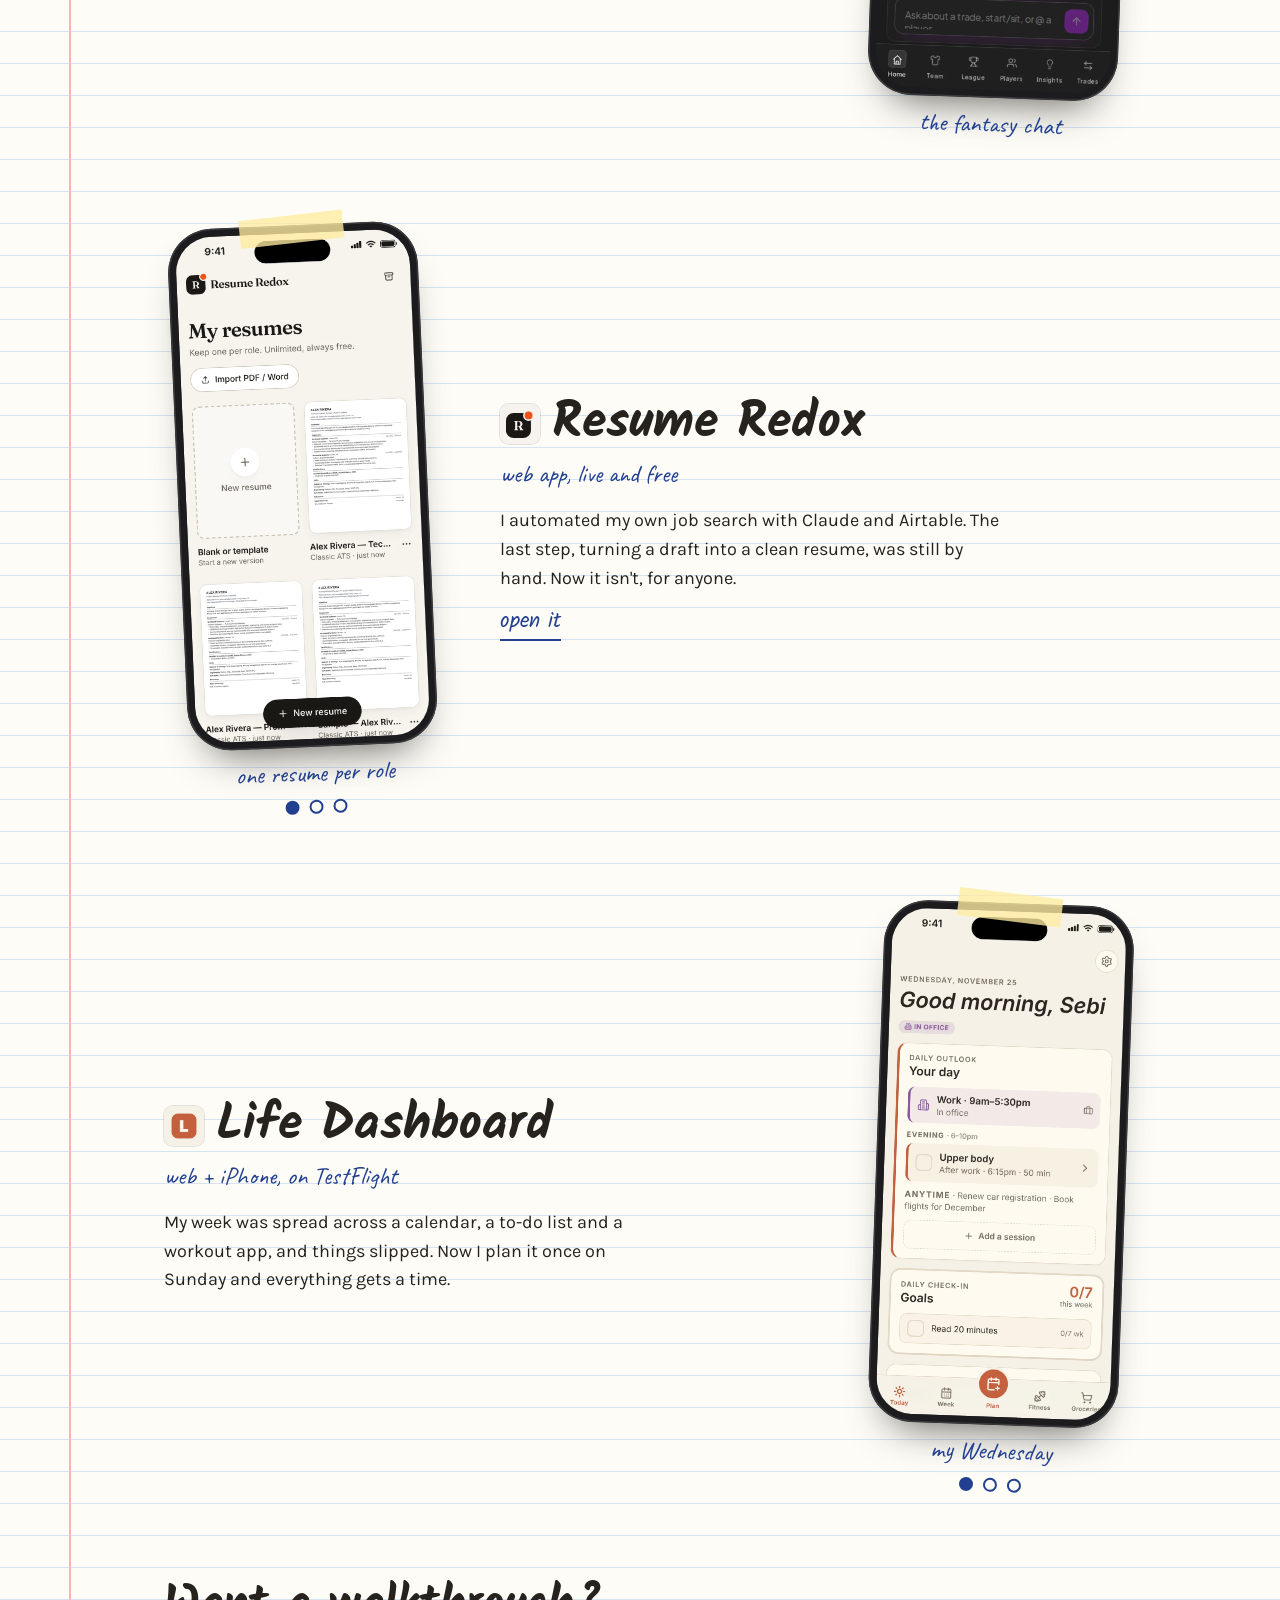
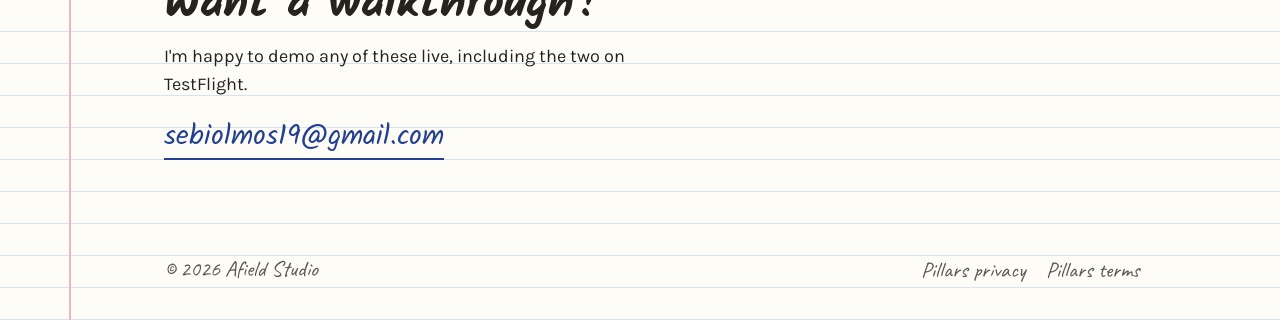
==== commit 6198b6cc: "Turn each app's screenshot into a three-screen carousel Each phone now holds up to three iPhone scre" ====
--- a/index.html
+++ b/index.html
@@ -34,7 +34,7 @@
 
 <section class="list wrap" id="apps" aria-label="Apps">
   <article class="entry" id="pillars">
-    <figure class="phone"><span class="tape"></span><span class="device"><img src="assets/img/pillars-screen.webp" alt="Pillars on iPhone: confirming a logged meal of two pizza slices, 615 calories, with protein, carbs, fat and fiber" width="780" height="1688" loading="lazy" /></span><figcaption>logging dinner</figcaption></figure>
+    <figure class="phone" data-carousel><span class="tape"></span><span class="device"><span class="slides" tabindex="0" role="region" aria-label="Pillars screenshots"><img src="assets/img/pillars-1.webp" alt="Pillars on iPhone: the Log meal sheet, with recent meals and buttons to describe, scan, pick from the gallery or search" data-caption="logging a meal" width="780" height="1688" loading="lazy" /><img src="assets/img/pillars-2.webp" alt="Pillars on iPhone: searching foods from the USDA database" data-caption="searching USDA foods" width="780" height="1688" loading="lazy" /><img src="assets/img/pillars-3.webp" alt="Pillars on iPhone: confirming a meal of two pizza slices, 615 calories, with protein, carbs, fat and fiber" data-caption="checking the numbers" width="780" height="1688" loading="lazy" /></span></span><figcaption aria-live="polite">logging a meal</figcaption><div class="dots"><button type="button" aria-label="Show screen 1 of 3" aria-current="true"></button><button type="button" aria-label="Show screen 2 of 3"></button><button type="button" aria-label="Show screen 3 of 3"></button></div></figure>
     <div>
       <h2><img src="assets/img/pillars-icon.png" alt="" width="40" height="40" />Pillars</h2>
       <p class="kind">iPhone app, on TestFlight</p>
@@ -43,7 +43,7 @@
   </article>
 
   <article class="entry" id="gridiron-iq">
-    <figure class="phone"><span class="tape"></span><span class="device"><img src="assets/img/gridiron-iq-screen.webp" alt="Gridiron IQ on iPhone: the fantasy chat home screen, with Home, Team, League, Players, Insights and Trades tabs" width="780" height="1688" loading="lazy" /></span><figcaption>the fantasy chat</figcaption></figure>
+    <figure class="phone" data-carousel><span class="tape"></span><span class="device"><span class="slides" tabindex="0" role="region" aria-label="Gridiron IQ screenshots"><img src="assets/img/gridiron-iq-1.webp" alt="Gridiron IQ on iPhone: the fantasy chat home screen, with Home, Team, League, Players, Insights and Trades tabs" data-caption="the fantasy chat" width="780" height="1688" loading="lazy" /></span></span><figcaption aria-live="polite">the fantasy chat</figcaption></figure>
     <div>
       <h2><img src="assets/img/gridiron-iq-icon.png" alt="" width="40" height="40" />Gridiron IQ</h2>
       <p class="kind">web app, in beta</p>
@@ -53,7 +53,7 @@
   </article>
 
   <article class="entry" id="resume-redox">
-    <figure class="phone"><span class="tape"></span><span class="device"><img src="assets/img/resume-redox-screen.webp" alt="Resume Redox on iPhone: the My resumes home screen, with a version of one resume for each role" width="780" height="1688" loading="lazy" /></span><figcaption>one resume per role</figcaption></figure>
+    <figure class="phone" data-carousel><span class="tape"></span><span class="device"><span class="slides" tabindex="0" role="region" aria-label="Resume Redox screenshots"><img src="assets/img/resume-redox-1.webp" alt="Resume Redox on iPhone: the My resumes home screen, with a version of one resume for each role" data-caption="one resume per role" width="780" height="1688" loading="lazy" /><img src="assets/img/resume-redox-2.webp" alt="Resume Redox on iPhone: the Design tab, choosing between ATS-friendly templates and fonts" data-caption="pick a look" width="780" height="1688" loading="lazy" /><img src="assets/img/resume-redox-3.webp" alt="Resume Redox on iPhone: the Preview tab, a finished resume marked Fits on one page" data-caption="fits on one page" width="780" height="1688" loading="lazy" /></span></span><figcaption aria-live="polite">one resume per role</figcaption><div class="dots"><button type="button" aria-label="Show screen 1 of 3" aria-current="true"></button><button type="button" aria-label="Show screen 2 of 3"></button><button type="button" aria-label="Show screen 3 of 3"></button></div></figure>
     <div>
       <h2><img src="assets/img/resume-redox-icon.svg" alt="" width="40" height="40" />Resume Redox</h2>
       <p class="kind">web app, live and free</p>
@@ -63,7 +63,7 @@
   </article>
 
   <article class="entry" id="life-dashboard">
-    <figure class="phone"><span class="tape"></span><span class="device"><img src="assets/img/life-dashboard-screen.webp" alt="Life Dashboard on iPhone: the Today screen, with an office day, an evening workout and the day's tasks" width="780" height="1688" loading="lazy" /></span><figcaption>my Wednesday</figcaption></figure>
+    <figure class="phone" data-carousel><span class="tape"></span><span class="device"><span class="slides" tabindex="0" role="region" aria-label="Life Dashboard screenshots"><img src="assets/img/life-dashboard-1.webp" alt="Life Dashboard on iPhone: the Today screen, with an office day, an evening workout and the day's tasks" data-caption="my Wednesday" width="780" height="1688" loading="lazy" /><img src="assets/img/life-dashboard-2.webp" alt="Life Dashboard on iPhone: the Week view, each day with office or remote, workouts, goals and tasks" data-caption="the whole week" width="780" height="1688" loading="lazy" /><img src="assets/img/life-dashboard-3.webp" alt="Life Dashboard on iPhone: the Groceries list, grouped by store" data-caption="the grocery run" width="780" height="1688" loading="lazy" /></span></span><figcaption aria-live="polite">my Wednesday</figcaption><div class="dots"><button type="button" aria-label="Show screen 1 of 3" aria-current="true"></button><button type="button" aria-label="Show screen 2 of 3"></button><button type="button" aria-label="Show screen 3 of 3"></button></div></figure>
     <div>
       <h2><img src="assets/img/life-dashboard-icon.png" alt="" width="40" height="40" />Life Dashboard</h2>
       <p class="kind">web + iPhone, on TestFlight</p>
@@ -84,5 +84,6 @@
   <nav aria-label="Legal"><a href="pillars/privacy/">Pillars privacy</a><a href="pillars/terms/">Pillars terms</a></nav>
 </div></footer>
 <script src="assets/js/main.js"></script>
+<script src="assets/js/carousel.js"></script>
 </body>
 </html>
--- a/assets/css/home.css
+++ b/assets/css/home.css
@@ -72,7 +72,14 @@
 .entry:nth-child(even) .phone { transform: rotate(2deg); }
 .entry:hover .phone { transform: rotate(0deg) translateY(-4px); }
 .device { display: block; width: 100%; padding: 8px; border-radius: 44px; background: #1c1c1e; box-shadow: inset 0 0 0 1.5px #3a3a3c, 0 24px 40px -22px rgba(38, 35, 31, .75); }
-.device img { width: 100%; aspect-ratio: 390 / 844; object-fit: cover; object-position: top; border-radius: 36px; }
+.slides { display: flex; overflow-x: auto; scroll-snap-type: x mandatory; scroll-behavior: smooth; border-radius: 36px; scrollbar-width: none; overscroll-behavior-x: contain; }
+.slides::-webkit-scrollbar { display: none; }
+.slides:focus-visible { outline: 2px dashed var(--pen); outline-offset: 6px; }
+.slides img { flex: 0 0 100%; width: 100%; aspect-ratio: 390 / 844; object-fit: cover; object-position: top; scroll-snap-align: center; scroll-snap-stop: always; }
+.dots { display: flex; gap: 10px; }
+.dots button { width: 14px; height: 14px; padding: 0; border: 2px solid var(--pen); border-radius: 50%; background: transparent; cursor: pointer; position: relative; }
+.dots button::after { content: ""; position: absolute; inset: -15px; }
+.dots button[aria-current="true"] { background: var(--pen); }
 .phone figcaption { font-family: var(--scrawl); font-size: 25px; color: var(--pen); line-height: 1; }
 .tape { position: absolute; top: -10px; left: 50%; z-index: 1; width: 104px; height: 28px; margin-left: -52px; background: var(--tape); transform: rotate(-4deg); }
 .entry:nth-child(even) .tape { transform: rotate(5deg); }
